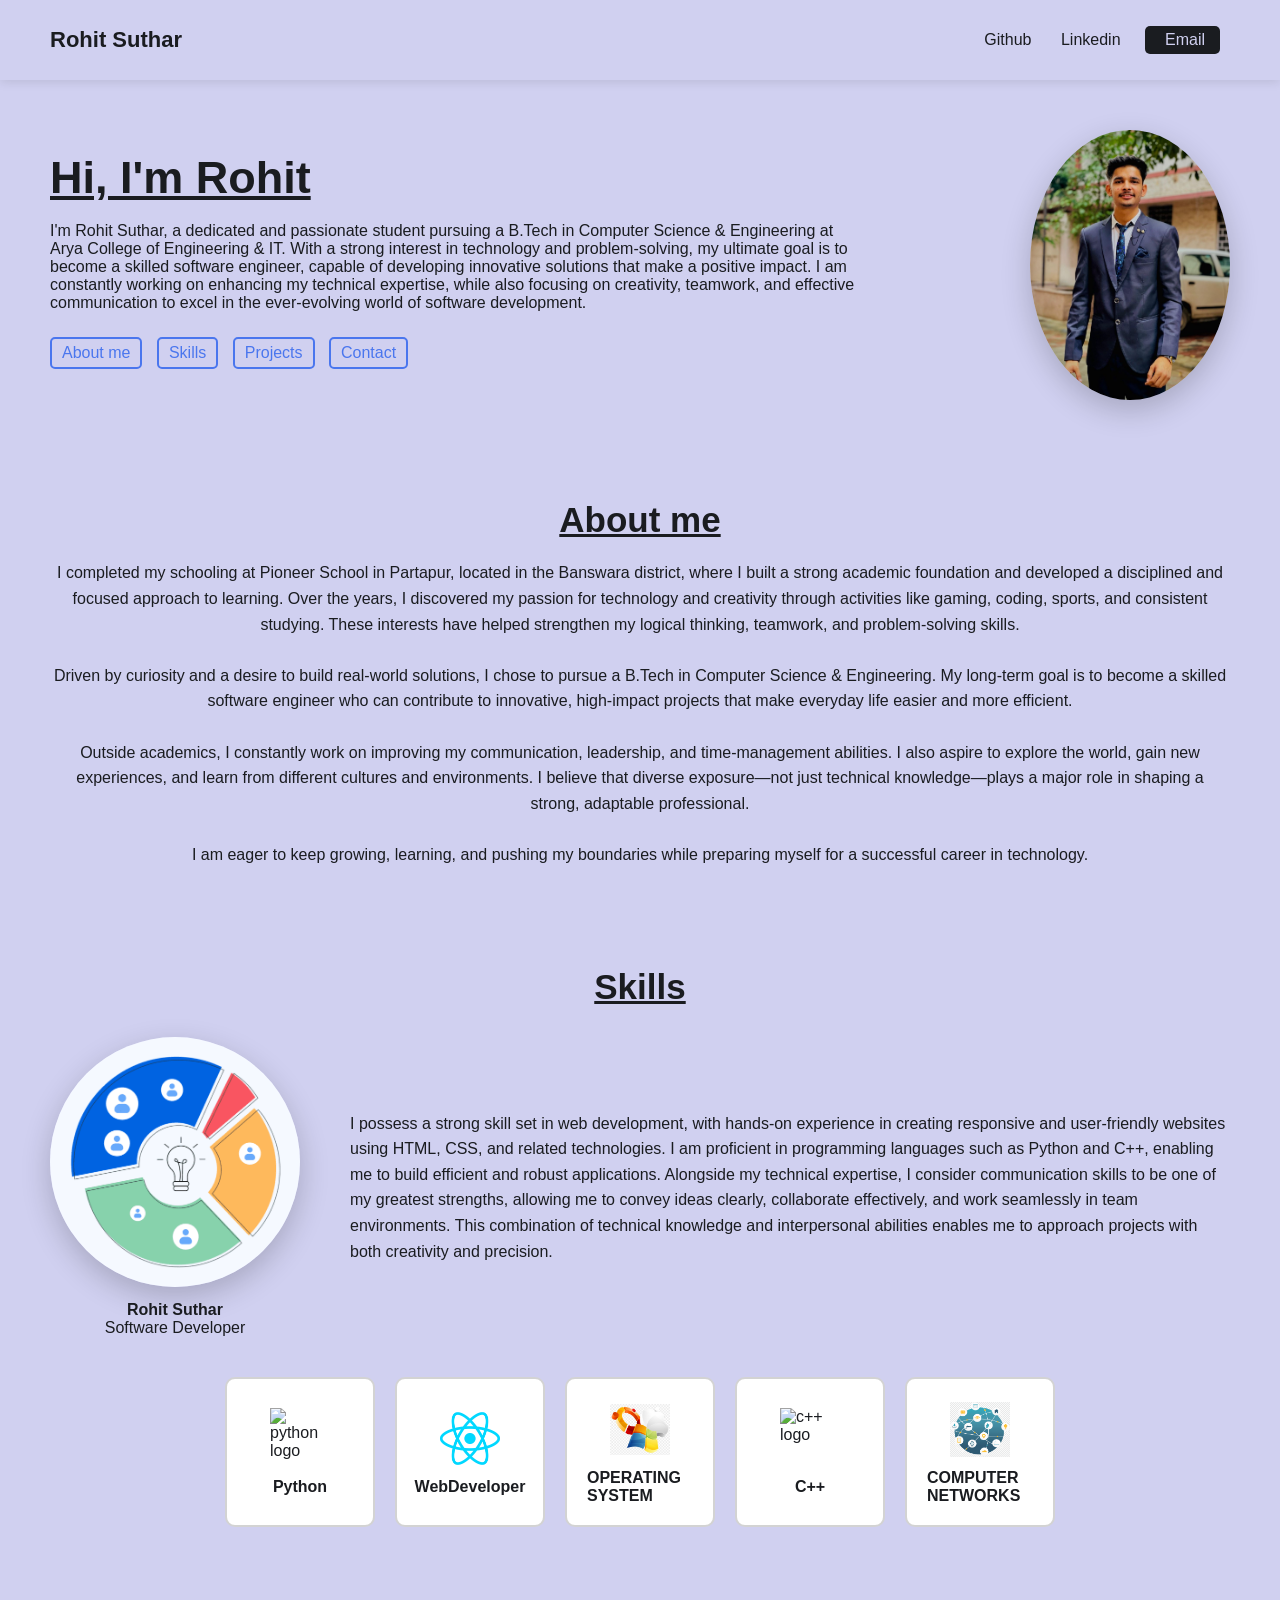
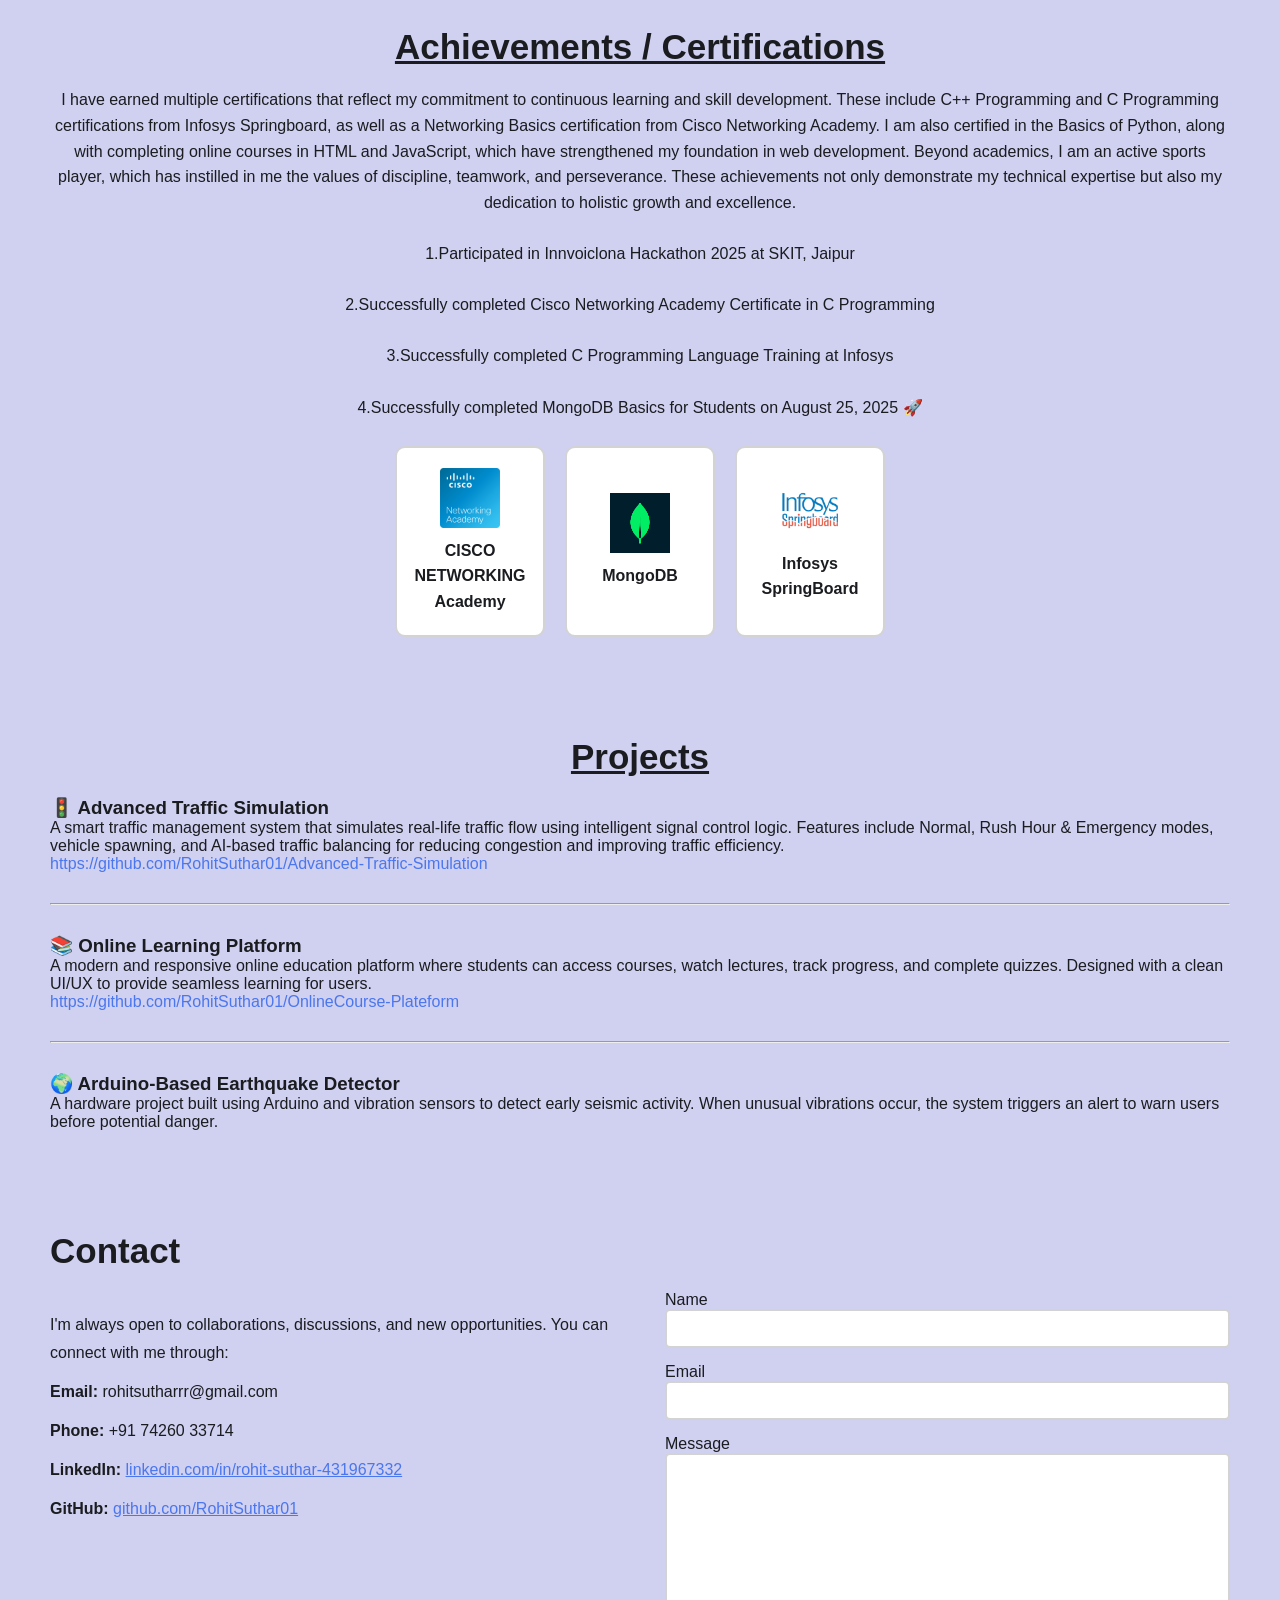
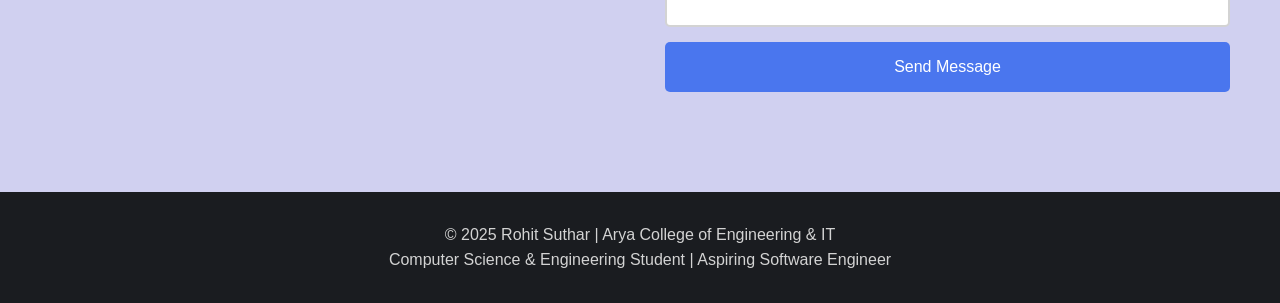
==== index.html @ 7fd23a2f "Add files via upload" ====
<!DOCTYPE html>
<html lang="en">

<head>
  <meta charset="UTF-8">
  <meta name="viewport" content="width=device-width, initial-scale=1.0">
  <link rel="stylesheet" href="styles.css">
  <title>Document</title>
</head>

<body>
  <nav id="navbar">
    <div class="left">
      <a href="/">Rohit Suthar</a>
    </div>

    <div class="right">
      <a href="https://github.com/RohitSuthar01" target="_blank" rel="noopener noreferrer">
        <i class="fa-brands fa-github"></i>
        <span>Github</span>
      </a>

      <a href="http://linkedin.com/in/rohit-suthar-431967332" target="_blank" rel="noopener noreferrer">
        <i class="fa-brands fa-linkedin"></i>
        <span>Linkedin</span>
      </a>

      <a href="mailto:rohitsutharrr@gmail.com">
        <i class="fa-solid fa-envelope"></i>
        <span>Email</span>
      </a>
    </div>
  </nav>

  <main>
    <!-- SECTION 1: Hero -->
    <section class="hero-section">
      <div class="text">
        <h2 style="text-decoration: underline">Hi, I'm Rohit👋☕</h2>
        <br>
        <p>I'm Rohit Suthar, a dedicated and passionate student pursuing a B.Tech in Computer Science & Engineering at
          Arya College of Engineering & IT. With a strong interest in technology and problem-solving, my ultimate goal
          is to become a skilled software engineer, capable of developing innovative solutions that make a positive
          impact. I am constantly working on enhancing my technical expertise, while also focusing on creativity,
          teamwork, and effective communication to excel in the ever-evolving world of software development.</p>

        <div class="links">
          <a href="#skills">
            <i class="fa-solid fa-code"></i>
            <span>About me</span>
          </a>

          <a href="#testimony">
            <i class="fa-solid fa-pen"></i>
            <span>Skills</span>
          </a>

          <a href="#testimony">
            <i class="fa-solid fa-pen"></i>
            <span>Projects</span>
          </a>
          

          <a href="#contact">
            <i class="fa-solid fa-envelope"></i>
            <span>Contact</span>
          </a>
        </div>
      </div>

      <div class="headshot">
        <img src="style/rohit.jpeg" alt="Rohit Suthar headshot">
      </div>
    </section>

    <!-- SECTION 2: About Me -->
    <section id="skills" class="skills-section">
      <h2 style="text-decoration: underline">About me</h2>
      <div class="text">
        I completed my schooling at Pioneer School in Partapur, located in the Banswara district, where I built a strong
        academic foundation and developed a disciplined and focused approach to learning. Over the years, I discovered
        my passion for technology and creativity through activities like gaming, coding, sports, and consistent
        studying. These interests have helped strengthen my logical thinking, teamwork, and problem-solving
        skills.<br><br>

        Driven by curiosity and a desire to build real-world solutions, I chose to pursue a B.Tech in Computer Science &
        Engineering. My long-term goal is to become a skilled software engineer who can contribute to innovative,
        high-impact projects that make everyday life easier and more efficient.
        <br><br>

        Outside academics, I constantly work on improving my communication, leadership, and time-management abilities. I
        also aspire to explore the world, gain new experiences, and learn from different cultures and environments. I
        believe that diverse exposure—not just technical knowledge—plays a major role in shaping a strong, adaptable
        professional.
        <br><br>
        I am eager to keep growing, learning, and pushing my boundaries while preparing myself for a successful career
        in technology.
      </div>
    </section>

    <!-- SECTION 3: Skills -->
    <section id="testimony" class="testimony-section">
      <h2 style="text-decoration: underline">Skills</h2>

      <div class="group">
        <div class="person-details">
          <img src="style/skills.png" alt="Rohit Suthar">
          <p>Rohit Suthar</p>
          <p>Software Developer</p>
        </div>

        <div class="text">
          I possess a strong skill set in web development, with hands-on experience in creating responsive and
          user-friendly websites using HTML, CSS, and related technologies. I am proficient in programming languages
          such as Python and C++, enabling me to build efficient and robust applications. Alongside my technical
          expertise, I consider communication skills to be one of my greatest strengths, allowing me to convey ideas
          clearly, collaborate effectively, and work seamlessly in team environments. This combination of technical
          knowledge and interpersonal abilities enables me to approach projects with both creativity and precision.
        </div>
      </div>

      <div class="cells">
        <div class="cell">
          <img src="https://cdn.jsdelivr.net/gh/devicons/devicon/icons/python/python-original.svg" alt="python logo">
          <span>Python</span>
        </div>

        <div class="cell">
          <img src="style/react.png" alt="html logo">
          <span>WebDeveloper</span>
        </div>

        <div class="cell">
          <img src="style/OS.png" alt="css logo">
          <span>OPERATING SYSTEM</span>
        </div>

        <div class="cell">
          <img src="https://cdn.jsdelivr.net/gh/devicons/devicon/icons/cplusplus/cplusplus-original.svg" alt="c++ logo">
          <span>C++</span>
        </div>

          <div class="cell">
          <img src="style/CN.png" alt="css logo">
          <span>COMPUTER NETWORKS</span>
        </div>


      </div>
    </section>






 



    <!-- SECTION 4: Achievements -->
    <section id="achievements" class="skills-section">
      <h2 style="text-decoration: underline">Achievements / Certifications</h2>
      <div class="text">
        I have earned multiple certifications that reflect my commitment to continuous learning and skill development.
        These include C++ Programming and C Programming certifications from Infosys Springboard, as well as a Networking
        Basics certification from Cisco Networking Academy. I am also certified in the Basics of Python, along with
        completing online courses in HTML and JavaScript, which have strengthened my foundation in web development.
        Beyond academics, I am an active sports player, which has instilled in me the values of discipline, teamwork,
        and perseverance. These achievements not only demonstrate my technical expertise but also my dedication to
        holistic growth and excellence.
<br><br>
1.Participated in Innvoiclona Hackathon 2025 at SKIT, Jaipur
<br><br>
2.Successfully completed Cisco Networking Academy Certificate in C Programming
<br><br>
3.Successfully completed C Programming Language Training at Infosys
<br><br>
4.Successfully completed MongoDB Basics for Students on August 25, 2025 🚀

<br><br>
              <div class="cells">
        <div class="cell">
          <img src="style/CISCO NETWORKING Academy.png" alt="python logo">
          <span>CISCO NETWORKING Academy</span>
        </div>

        <div class="cell">
          <img src="style/MongoDB.png" alt="html logo">
          <span>MongoDB</span>
        </div>

        <div class="cell">
          <img src="style/infosys.jpg" alt="css logo">
          <span>Infosys SpringBoard</span>
        </div>



      </div>


      </div>
    </section>





<!-- SECTION : Projects -->
<section id="projects" class="skills-section">
  <h2 style="text-decoration: underline">Projects</h2>

  <div class="project">

    <!-- Project 1 -->
    <h3>🚦 Advanced Traffic Simulation</h3>
    <!-- <img src="style/traffic.png" alt="Advanced Traffic Simulation" style="width: 60%; border-radius:10px; margin-top:10px;"> -->
    <p>
      A smart traffic management system that simulates real-life traffic flow using intelligent 
      signal control logic. Features include Normal, Rush Hour & Emergency modes, vehicle spawning, 
      and AI-based traffic balancing for reducing congestion and improving traffic efficiency.
      <br>
      <a>https://github.com/RohitSuthar01/Advanced-Traffic-Simulation</a>
    </p>
    <hr style="margin: 30px 0;">
    
    <!-- Project 2 -->
    <h3>📚 Online Learning Platform</h3>
    <!-- <img src="style/learning.png" alt="Online Learning Platform" style="width: 60%; border-radius:10px; margin-top:10px;"> -->
    <p>
      A modern and responsive online education platform where students can access courses, watch 
      lectures, track progress, and complete quizzes. Designed with a clean UI/UX to provide 
      seamless learning for users.
      <br>
       <a>https://github.com/RohitSuthar01/OnlineCourse-Plateform</a>
    </p>
    <hr style="margin: 30px 0;">

    <!-- Project 3 -->
    <h3>🌍 Arduino-Based Earthquake Detector</h3>
    <!-- <img src="style/earthquake.jpg" alt="Earthquake Detector" style="width: 60%; border-radius:10px; margin-top:10px;"> -->
    <p>
      A hardware project built using Arduino and vibration sensors to detect early seismic activity. 
      When unusual vibrations occur, the system triggers an alert to warn users before potential danger.
    </p>

  </div>
</section>






    <!-- SECTION 5: Contact -->
    <section id="contact" class="contact-section">
      <h2>Contact</h2>

      <div class="group">
        <div class="text">
          I'm always open to collaborations, discussions, and new opportunities. You can connect with me through:
          <p><strong>Email:</strong> rohitsutharrr@gmail.com</p>
          <p><strong>Phone:</strong> +91 74260 33714</p>
          <p><strong>LinkedIn:</strong> <a href="http://linkedin.com/in/rohit-suthar-431967332" target="_blank"
              style="color: var(--link-color); text-decoration: underline;">linkedin.com/in/rohit-suthar-431967332</a>
          </p>
          <p><strong>GitHub:</strong> <a href="https://github.com/RohitSuthar01" target="_blank"
              style="color: var(--link-color); text-decoration: underline;">github.com/RohitSuthar01</a></p>
        </div>

        <form id="contactForm">
          <div id="formMessage" class="form-message"></div>

          <label for="name">Name</label>
          <input type="text" id="name" name="name" required>

          <label for="email">Email</label>
          <input type="email" id="email" name="email" required>

          <label for="message">Message</label>
          <textarea id="message" name="message" cols="30" rows="10" required></textarea>

          <button type="submit">Send Message</button>
        </form>
      </div>
    </section>
  </main>

  <footer id="foot">
    <p id="para">
      © 2025 Rohit Suthar | Arya College of Engineering & IT<br>
      Computer Science & Engineering Student | Aspiring Software Engineer
    </p>
  </footer>

  <!-- Scroll to top button -->
  <div class="scroll-to-top" id="scrollToTop">
    <i class="fa-solid fa-arrow-up"></i>
  </div>

  <script src="portfolio.js">
    // Navbar scroll effect
  </script>
</body>

</html>
---- styles.css ----
:root {
      --text-color: #1a1c20;
      --link-color: #4a76ee;
      --background-color: #d0d0f0;
    }

    * {
      margin: 0;
      padding: 0;
      box-sizing: border-box;
    }

    html {
      scroll-behavior: smooth;
    }

    body {
      font-family: 'Poppins', sans-serif;
      color: var(--text-color);
      background-color: var(--background-color);
      max-width: 1400px;
      margin: 0 auto;
    }

    a {
      color: var(--link-color);
      text-decoration: none;
    }

    /* NAVBAR */
    nav {
      display: flex;
      justify-content: space-between;
      align-items: center;
      padding: 0 50px;
      height: 80px;
      position: relative;
      top: 0;
      background-color: var(--background-color);
      z-index: 1000;
      box-shadow: 0 2px 10px rgba(0, 0, 0, 0.1);
      transition: all 0.3s ease;
    }

    nav.scrolled {
      box-shadow: 0 4px 20px rgba(0, 0, 0, 0.15);
    }

    nav .left a {
      color: var(--text-color);
      font-size: 22px;
      font-weight: 600;
      transition: color 0.3s ease;
    }

    nav .left a:hover {
      color: var(--link-color);
    }

    nav .right a {
      color: var(--text-color);
      margin: 0 10px;
      transition: transform 0.3s ease;
      display: inline-block;
    }

    nav .right a:hover {
      transform: translateY(-2px);
    }

    nav .right a:last-child {
      color: var(--background-color);
      background-color: var(--text-color);
      padding: 5px 15px;
      border-radius: 5px;
    }

    nav .right a:last-child:hover {
      background-color: var(--link-color);
    }

    nav .right a span {
      margin-left: 5px;
    }

    /* SECTION 1: Hero */
    .hero-section {
      display: flex;
      justify-content: space-between;
      align-items: center;
      padding: 0 50px;
      margin: 50px 0;
      margin-bottom: 100px;
      gap: 40px;
      opacity: 0;
      animation: fadeInUp 1s ease forwards;
    }

    @keyframes fadeInUp {
      to {
        opacity: 1;
        transform: translateY(0);
      }

      from {
        opacity: 0;
        transform: translateY(30px);
      }
    }

    .hero-section .text {
      flex: 5;
    }

    .hero-section .text h2 {
      font-size: 45px;
    }

    .hero-section .text .links {
      margin-top: 25px;
    }

    .hero-section .text .links a {
      display: inline-block;
      padding: 5px 10px;
      border: 2px solid var(--link-color);
      border-radius: 5px;
      margin-right: 10px;
      margin-bottom: 10px;
      transition: all 0.3s ease;
    }

    .hero-section .text .links a:hover {
      color: var(--background-color);
      background-color: var(--link-color);
      border: 2px solid var(--link-color);
      transform: translateY(-3px);
      box-shadow: 0 5px 15px rgba(74, 118, 238, 0.3);
    }

    .hero-section .headshot {
      flex: 2;
      display: flex;
      justify-content: right;
    }

    .hero-section .headshot img {
      width: 200px;
      border-radius: 50%;
      transition: transform 0.3s ease;
      box-shadow: 0 10px 30px rgba(0, 0, 0, 0.2);
    }

    .hero-section .headshot img:hover {
      transform: scale(1.05);
    }

    /* SECTION 2: Skills */
    .skills-section {
      padding: 0 50px;
      margin-bottom: 100px;
      opacity: 0;
      transform: translateY(30px);
      transition: all 0.6s ease;
    }

    .skills-section.visible {
      opacity: 1;
      transform: translateY(0);
    }

    .skills-section h2 {
      text-align: center;
      font-size: 35px;
      margin-bottom: 20px;
    }

    .skills-section .text {
      text-align: center;
      margin-bottom: 20px;
      line-height: 1.6;
    }

    /* SECTION 3: Testimony */
    .testimony-section {
      padding: 0 50px;
      margin-bottom: 100px;
      opacity: 0;
      transform: translateY(30px);
      transition: all 0.6s ease;
    }

    .testimony-section.visible {
      opacity: 1;
      transform: translateY(0);
    }

    .testimony-section h2 {
      font-size: 35px;
      margin-bottom: 30px;
      text-align: center;
    }

    .testimony-section .group {
      display: flex;
      align-items: center;
      gap: 50px;
      margin-bottom: 40px;
    }

    .testimony-section .group .person-details {
      text-align: center;
      flex: 2;
    }

    .testimony-section .group .person-details img {
      width: 250px;
      aspect-ratio: 1 / 1;
      object-fit: cover;
      border-radius: 50%;
      margin-bottom: 10px;
      box-shadow: 0 10px 30px rgba(0, 0, 0, 0.2);
      transition: transform 0.3s ease;
    }

    .testimony-section .group .person-details img:hover {
      transform: rotate(5deg) scale(1.05);
    }

    .testimony-section .group .person-details p {
      font-weight: 600;
    }

    .testimony-section .group .person-details p:last-child {
      font-weight: normal;
    }

    .testimony-section .group .text {
      flex: 8;
      line-height: 1.6;
    }

    .testimony-section .cells {
      display: flex;
      justify-content: center;
      flex-wrap: wrap;
      gap: 20px;
    }

    .testimony-section .cells .cell {
      display: flex;
      justify-content: center;
      align-items: center;
      flex-direction: column;
      gap: 10px;
      width: 150px;
      padding: 20px;
      border: 2px solid #d3d3d3;
      border-radius: 10px;
      transition: all 0.3s ease;
      background-color: white;
    }

    .testimony-section .cells .cell:hover {
      transform: translateY(-10px);
      border-color: var(--link-color);
      box-shadow: 0 10px 30px rgba(74, 118, 238, 0.2);
    }

    .testimony-section .cells .cell img {
      width: 60px;
      height: 60px;
      object-fit: contain;
    }

    .testimony-section .cells .cell span {
      font-size: 16px;
      font-weight: 600;
    }


      .testimony-section .cells {
      display: flex;
      justify-content: center;
      flex-wrap: wrap;
      gap: 20px;
    }

          .testimony-section .cells {
      display: flex;
      justify-content: center;
      flex-wrap: wrap;
      gap: 20px;
    }
 .cells {
      display: flex;
      justify-content: center;
      flex-wrap: wrap;
      gap: 20px;
    }

    .skills-section .cells .cell {
      display: flex;
      justify-content: center;
      align-items: center;
      flex-direction: column;
      gap: 10px;
      width: 150px;
      padding: 20px;
      border: 2px solid #d3d3d3;
      border-radius: 10px;
      transition: all 0.3s ease;
      background-color: white;
    }

    .skills-section .cells .cell:hover {
      transform: translateY(-10px);
      border-color: var(--link-color);
      box-shadow: 0 10px 30px rgba(74, 118, 238, 0.2);
    }

    .skills-section .cells .cell img {
      width: 60px;
      height: 60px;
      object-fit: contain;
    }

    .skills-section .cells .cell span {
      font-size: 16px;
      font-weight: 600;
    }
    /* SECTION 4: Contact */
    .contact-section {
      padding: 0 50px;
      margin-bottom: 100px;
      opacity: 0;
      transform: translateY(30px);
      transition: all 0.6s ease;
    }

    .contact-section.visible {
      opacity: 1;
      transform: translateY(0);
    }

    .contact-section h2 {
      font-size: 35px;
      margin-bottom: 20px;
    }

    .contact-section .group {
      display: flex;
      gap: 50px;
    }

    .contact-section .group .text {
      flex: 3;
      margin-top: 20px;
      line-height: 1.8;
    }

    .contact-section .group .text p {
      margin: 10px 0;
    }

    .contact-section .group form {
      flex: 3;
      display: flex;
      flex-direction: column;
    }

    .contact-section .group form input,
    .contact-section .group form textarea {
      font-family: 'Poppins', sans-serif;
      border: 2px solid #d3d3d3;
      background-color: white;
      padding: 10px;
      margin-bottom: 15px;
      outline: none;
      resize: none;
      border-radius: 5px;
      transition: border-color 0.3s ease;
    }

    .contact-section .group form input:focus,
    .contact-section .group form textarea:focus {
      border-color: var(--link-color);
    }

    .contact-section .group form input.error,
    .contact-section .group form textarea.error {
      border-color: #e74c3c;
    }

    .contact-section .group form button {
      font-size: 16px;
      font-family: 'Poppins', sans-serif;
      color: #fff;
      background-color: var(--link-color);
      border: none;
      height: 50px;
      cursor: pointer;
      transition: all 0.3s ease;
      border-radius: 5px;
    }

    .contact-section .group form button:hover {
      background-color: #3a66de;
      transform: translateY(-2px);
      box-shadow: 0 5px 15px rgba(74, 118, 238, 0.3);
    }

    .contact-section .group form button:active {
      transform: translateY(0);
    }

    .form-message {
      padding: 10px;
      margin-bottom: 15px;
      border-radius: 5px;
      display: none;
    }

    .form-message.success {
      background-color: #d4edda;
      color: #155724;
      border: 1px solid #c3e6cb;
      display: block;
    }

    .form-message.error {
      background-color: #f8d7da;
      color: #721c24;
      border: 1px solid #f5c6cb;
      display: block;
    }

    /* Footer */
    #foot {
      background-color: #1a1c20;
      padding: 30px 50px;
      justify-content: center;
      display: flex;
    }

    #para {
      color: #d3d3d3;
      text-align: center;
      line-height: 1.6;
    }

    /* Scroll to top button */
    .scroll-to-top {
      position: fixed;
      bottom: 30px;
      right: 30px;
      background-color: var(--link-color);
      color: white;
      width: 50px;
      height: 50px;
      border-radius: 50%;
      display: flex;
      align-items: center;
      justify-content: center;
      cursor: pointer;
      opacity: 0;
      visibility: hidden;
      transition: all 0.3s ease;
      z-index: 1000;
      box-shadow: 0 5px 15px rgba(74, 118, 238, 0.3);
    }

    .scroll-to-top.visible {
      opacity: 1;
      visibility: visible;
    }

    .scroll-to-top:hover {
      background-color: #3a66de;
      transform: translateY(-5px);
    }

    @media (max-width: 850px) {
      .hero-section .text h2 {
        font-size: 35px;
      }
    }

    @media (max-width: 740px) {
      .hero-section {
        flex-direction: column-reverse;
      }

      .hero-section .headshot img {
        width: 300px;
      }

      .testimony-section {
        text-align: center;
      }

      .testimony-section .group {
        flex-direction: column;
      }

      .contact-section .group {
        flex-direction: column;
      }
    }

    @media (max-width: 600px) {
      nav {
        padding: 0 20px;
      }

      nav .right a {
        font-size: 22px;
      }

      nav .right a:last-child {
        color: var(--text-color);
        background-color: transparent;
        padding: 0;
      }

      nav .right a span {
        display: none;
      }

      .hero-section {
        padding: 0 20px;
      }

      .hero-section .text h2 {
        font-size: 30px;
      }

      .skills-section {
        padding: 0 20px;
      }

      .testimony-section {
        padding: 0 20px;
      }

      .contact-section {
        padding: 0 20px;
      }

      #foot {
        padding: 30px 20px;
      }
    }
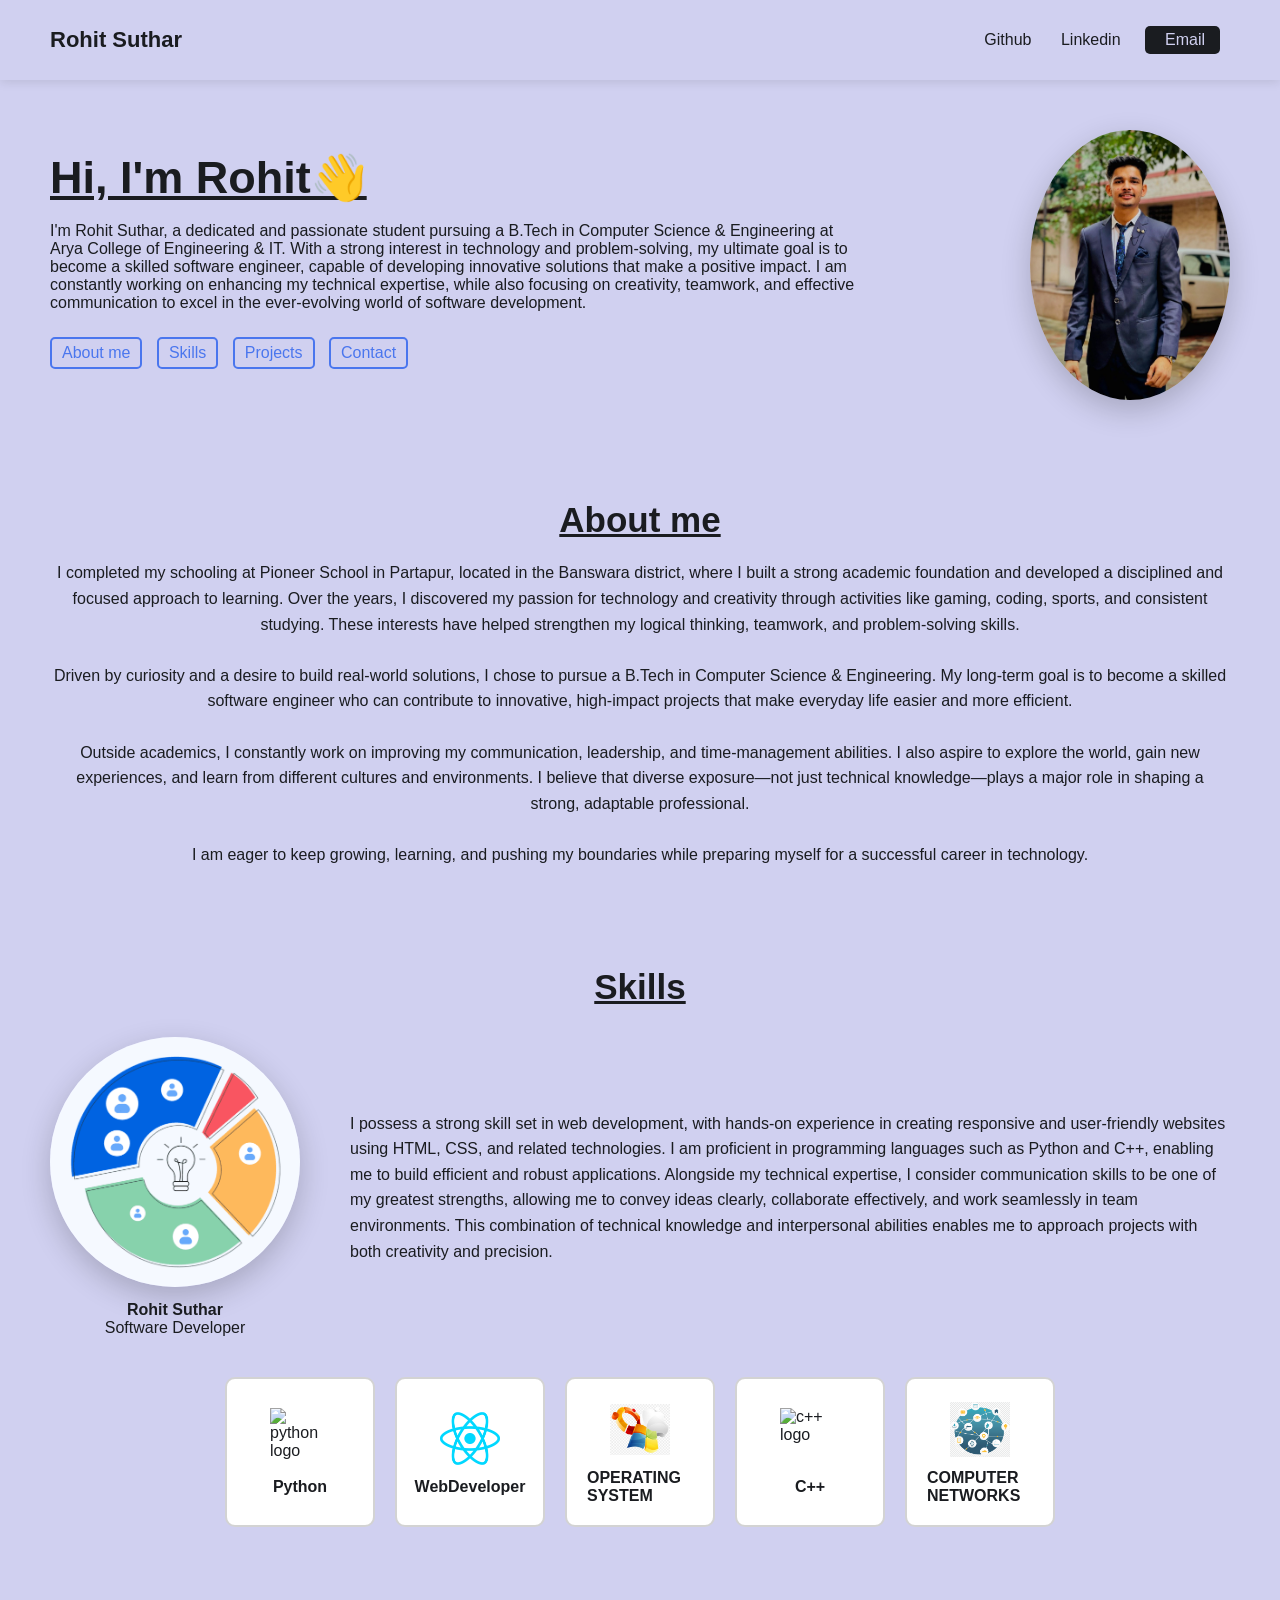
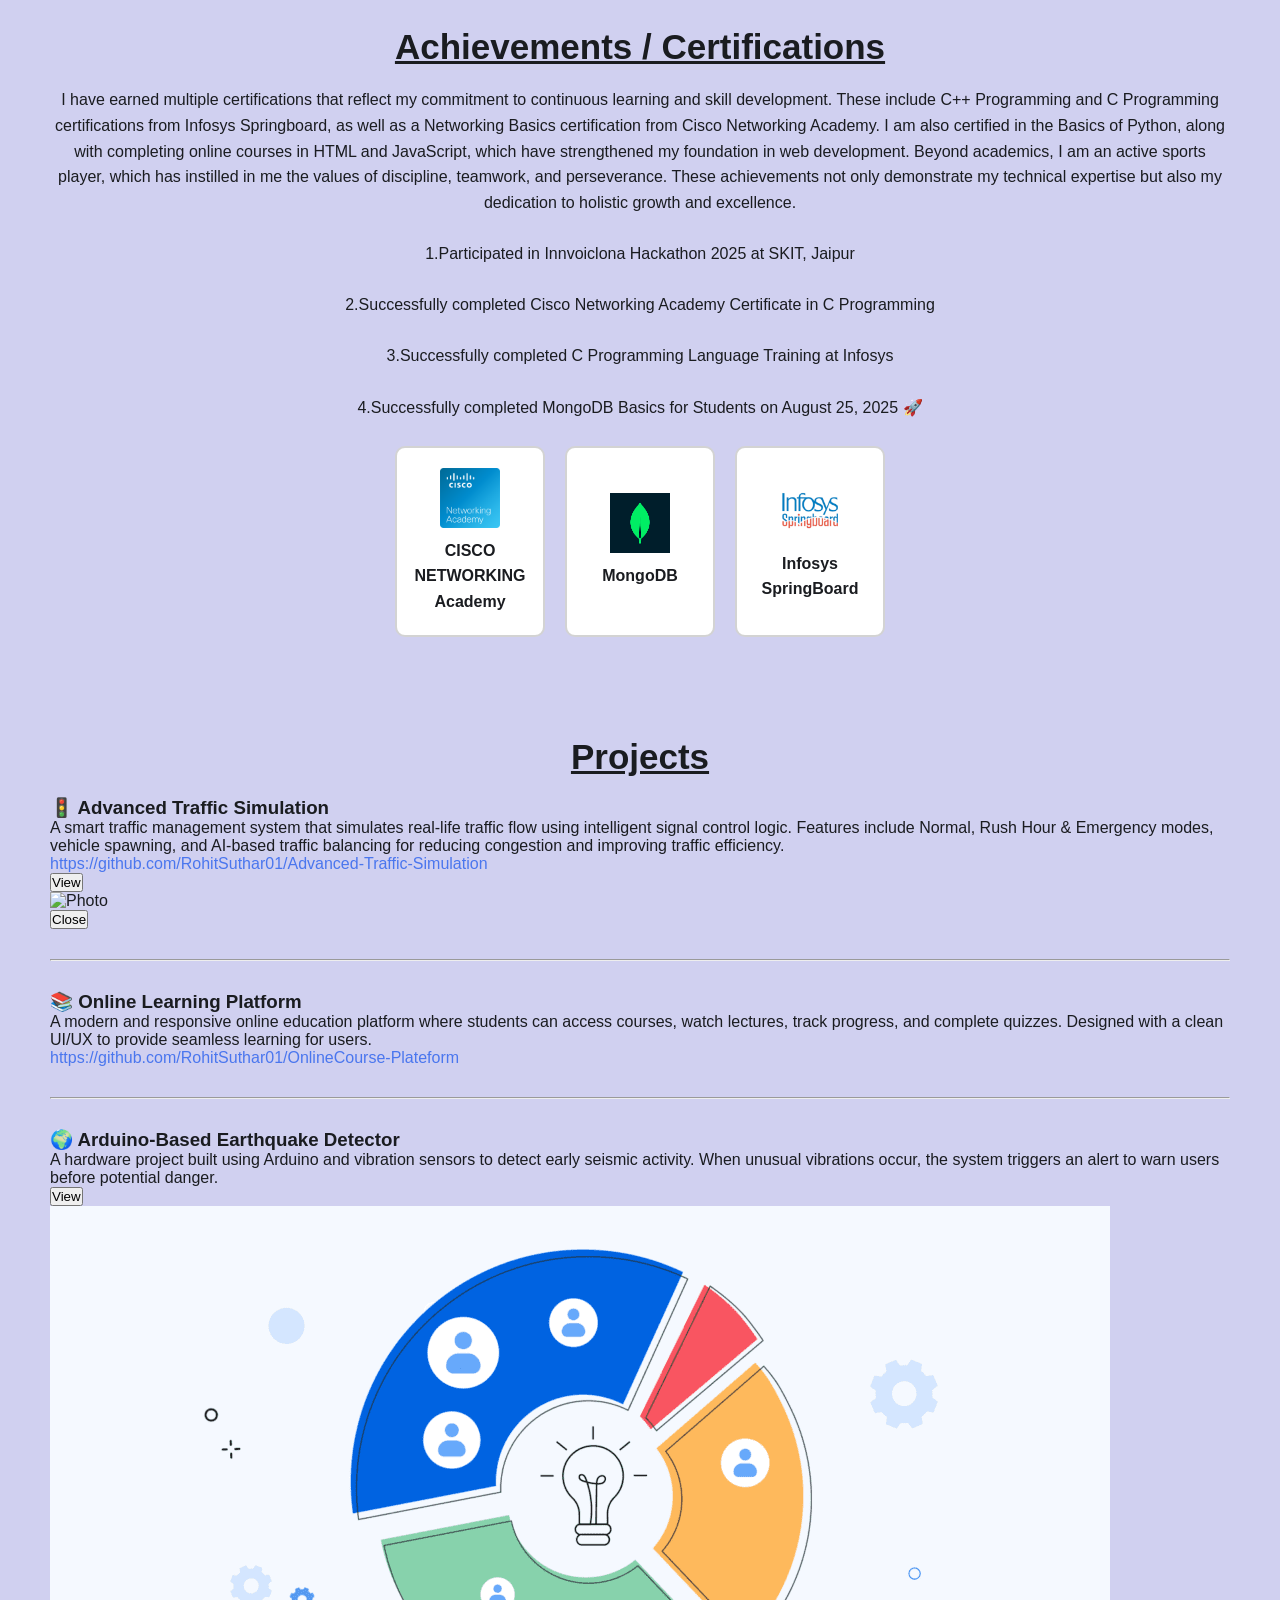
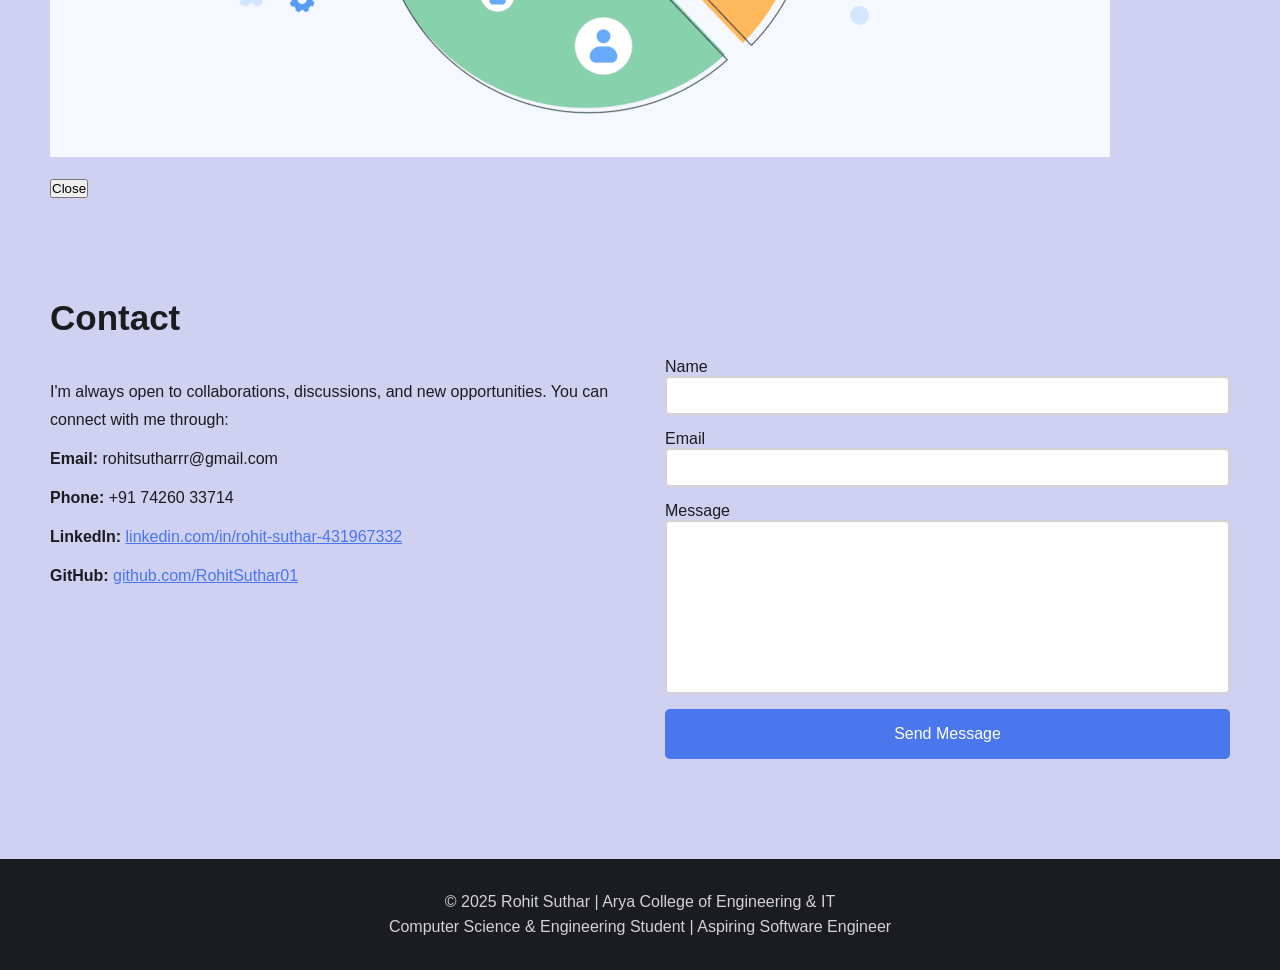
==== commit d70d712a: "photos" ====
--- a/index.html
+++ b/index.html
@@ -59,7 +59,7 @@
             <i class="fa-solid fa-pen"></i>
             <span>Projects</span>
           </a>
-          
+
 
           <a href="#contact">
             <i class="fa-solid fa-envelope"></i>
@@ -140,7 +140,7 @@
           <span>C++</span>
         </div>
 
-          <div class="cell">
+        <div class="cell">
           <img src="style/CN.png" alt="css logo">
           <span>COMPUTER NETWORKS</span>
         </div>
@@ -148,16 +148,7 @@
 
       </div>
     </section>
-
-
-
-
-
-
- 
-
-
-
+    
     <!-- SECTION 4: Achievements -->
     <section id="achievements" class="skills-section">
       <h2 style="text-decoration: underline">Achievements / Certifications</h2>
@@ -169,89 +160,99 @@
         Beyond academics, I am an active sports player, which has instilled in me the values of discipline, teamwork,
         and perseverance. These achievements not only demonstrate my technical expertise but also my dedication to
         holistic growth and excellence.
-<br><br>
-1.Participated in Innvoiclona Hackathon 2025 at SKIT, Jaipur
-<br><br>
-2.Successfully completed Cisco Networking Academy Certificate in C Programming
-<br><br>
-3.Successfully completed C Programming Language Training at Infosys
-<br><br>
-4.Successfully completed MongoDB Basics for Students on August 25, 2025 🚀
-
-<br><br>
-              <div class="cells">
-        <div class="cell">
-          <img src="style/CISCO NETWORKING Academy.png" alt="python logo">
-          <span>CISCO NETWORKING Academy</span>
-        </div>
-
-        <div class="cell">
-          <img src="style/MongoDB.png" alt="html logo">
-          <span>MongoDB</span>
-        </div>
-
-        <div class="cell">
-          <img src="style/infosys.jpg" alt="css logo">
-          <span>Infosys SpringBoard</span>
-        </div>
-
-
-
-      </div>
-
-
-      </div>
-    </section>
-
-
-
-
-
-<!-- SECTION : Projects -->
-<section id="projects" class="skills-section">
-  <h2 style="text-decoration: underline">Projects</h2>
-
-  <div class="project">
-
-    <!-- Project 1 -->
-    <h3>🚦 Advanced Traffic Simulation</h3>
-    <!-- <img src="style/traffic.png" alt="Advanced Traffic Simulation" style="width: 60%; border-radius:10px; margin-top:10px;"> -->
-    <p>
-      A smart traffic management system that simulates real-life traffic flow using intelligent 
-      signal control logic. Features include Normal, Rush Hour & Emergency modes, vehicle spawning, 
-      and AI-based traffic balancing for reducing congestion and improving traffic efficiency.
-      <br>
-      <a>https://github.com/RohitSuthar01/Advanced-Traffic-Simulation</a>
-    </p>
-    <hr style="margin: 30px 0;">
-    
-    <!-- Project 2 -->
-    <h3>📚 Online Learning Platform</h3>
-    <!-- <img src="style/learning.png" alt="Online Learning Platform" style="width: 60%; border-radius:10px; margin-top:10px;"> -->
-    <p>
-      A modern and responsive online education platform where students can access courses, watch 
-      lectures, track progress, and complete quizzes. Designed with a clean UI/UX to provide 
-      seamless learning for users.
-      <br>
-       <a>https://github.com/RohitSuthar01/OnlineCourse-Plateform</a>
-    </p>
-    <hr style="margin: 30px 0;">
-
-    <!-- Project 3 -->
-    <h3>🌍 Arduino-Based Earthquake Detector</h3>
-    <!-- <img src="style/earthquake.jpg" alt="Earthquake Detector" style="width: 60%; border-radius:10px; margin-top:10px;"> -->
-    <p>
-      A hardware project built using Arduino and vibration sensors to detect early seismic activity. 
-      When unusual vibrations occur, the system triggers an alert to warn users before potential danger.
-    </p>
-
-  </div>
-</section>
-
-
-
-
-
+        <br><br>
+        1.Participated in Innvoiclona Hackathon 2025 at SKIT, Jaipur
+        <br><br>
+        2.Successfully completed Cisco Networking Academy Certificate in C Programming
+        <br><br>
+        3.Successfully completed C Programming Language Training at Infosys
+        <br><br>
+        4.Successfully completed MongoDB Basics for Students on August 25, 2025 🚀
+
+        <br><br>
+        <div class="cells">
+          <div class="cell">
+            <img src="style/CISCO NETWORKING Academy.png" alt="python logo">
+            <span>CISCO NETWORKING Academy</span>
+          </div>
+
+          <div class="cell">
+            <img src="style/MongoDB.png" alt="html logo">
+            <span>MongoDB</span>
+          </div>
+
+          <div class="cell">
+            <img src="style/infosys.jpg" alt="css logo">
+            <span>Infosys SpringBoard</span>
+          </div>
+        </div>
+      </div>
+    </section>
+
+    <!-- SECTION : Projects -->
+    <section id="projects" class="skills-section">
+      <h2 style="text-decoration: underline">Projects</h2>
+
+      <div class="project">
+
+        <!-- Project 1 -->
+        <h3>🚦 Advanced Traffic Simulation</h3>
+        <!-- <img src="style/traffic.png" alt="Advanced Traffic Simulation" style="width: 60%; border-radius:10px; margin-top:10px;"> -->
+        <p>
+          A smart traffic management system that simulates real-life traffic flow using intelligent
+          signal control logic. Features include Normal, Rush Hour & Emergency modes, vehicle spawning,
+          and AI-based traffic balancing for reducing congestion and improving traffic efficiency.
+          <br>
+          <a>https://github.com/RohitSuthar01/Advanced-Traffic-Simulation</a>
+        </p>
+
+        <button class="viewbtn" onclick="openPopup()">View</button>
+
+        <!-- Popup window -->
+        <!-- COMMON POPUP (works for all view buttons) -->
+        <div id="overlay" class="overlay">
+          <div id="popupBox" class="popupBox">
+            <img id="popupImage" src="style/traffic.png" alt="Photo">
+            <br>
+            <button class="viewbtn" onclick="closePopup()">Close</button>
+          </div>
+        </div>
+
+        <hr style="margin: 30px 0;">
+
+        <!-- Project 2 -->
+        <h3>📚 Online Learning Platform</h3>
+        <!-- <img src="style/learning.png" alt="Online Learning Platform" style="width: 60%; border-radius:10px; margin-top:10px;"> -->
+        <p>
+          A modern and responsive online education platform where students can access courses, watch
+          lectures, track progress, and complete quizzes. Designed with a clean UI/UX to provide
+          seamless learning for users.
+          <br>
+          <a>https://github.com/RohitSuthar01/OnlineCourse-Plateform</a>
+        </p>
+
+        <hr style="margin: 30px 0;">
+
+        <!-- Project 3 -->
+        <h3>🌍 Arduino-Based Earthquake Detector</h3>
+        <!-- <img src="style/earthquake.jpg" alt="Earthquake Detector" style="width: 60%; border-radius:10px; margin-top:10px;"> -->
+        <p>
+          A hardware project built using Arduino and vibration sensors to detect early seismic activity.
+          When unusual vibrations occur, the system triggers an alert to warn users before potential danger.
+        </p>
+
+        <button class="viewButton" onclick="openImagePopup()">View</button>
+
+        <!-- POPUP -->
+        <div id="imageOverlay">
+          <div id="imagePopupBox">
+            <img id="popupImg" src="style/skills.png" alt="Image">
+            <br><br>
+            <button class="viewButton" onclick="closeImagePopup()">Close</button>
+          </div>
+        </div>
+      </div>
+    </section>
 
     <!-- SECTION 5: Contact -->
     <section id="contact" class="contact-section">
@@ -304,4 +305,4 @@
   </script>
 </body>
 
-</html>+</html>
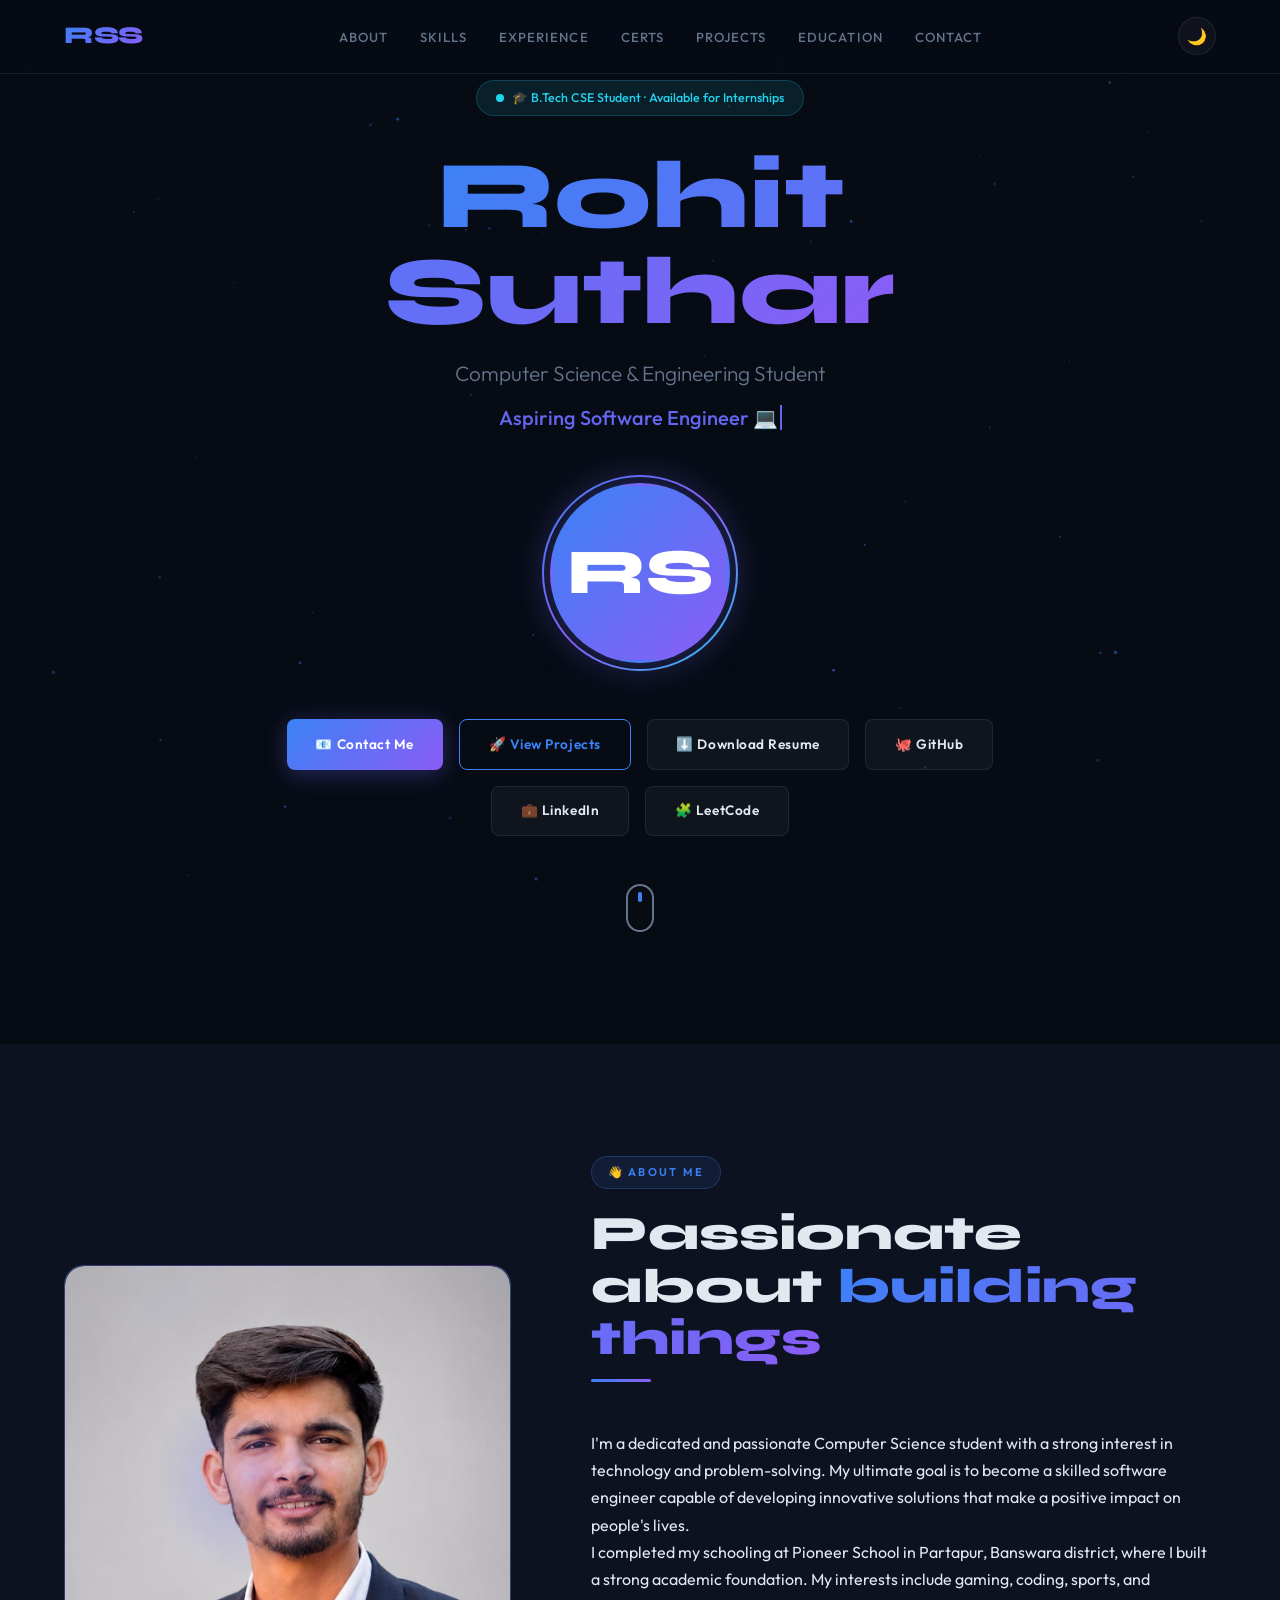
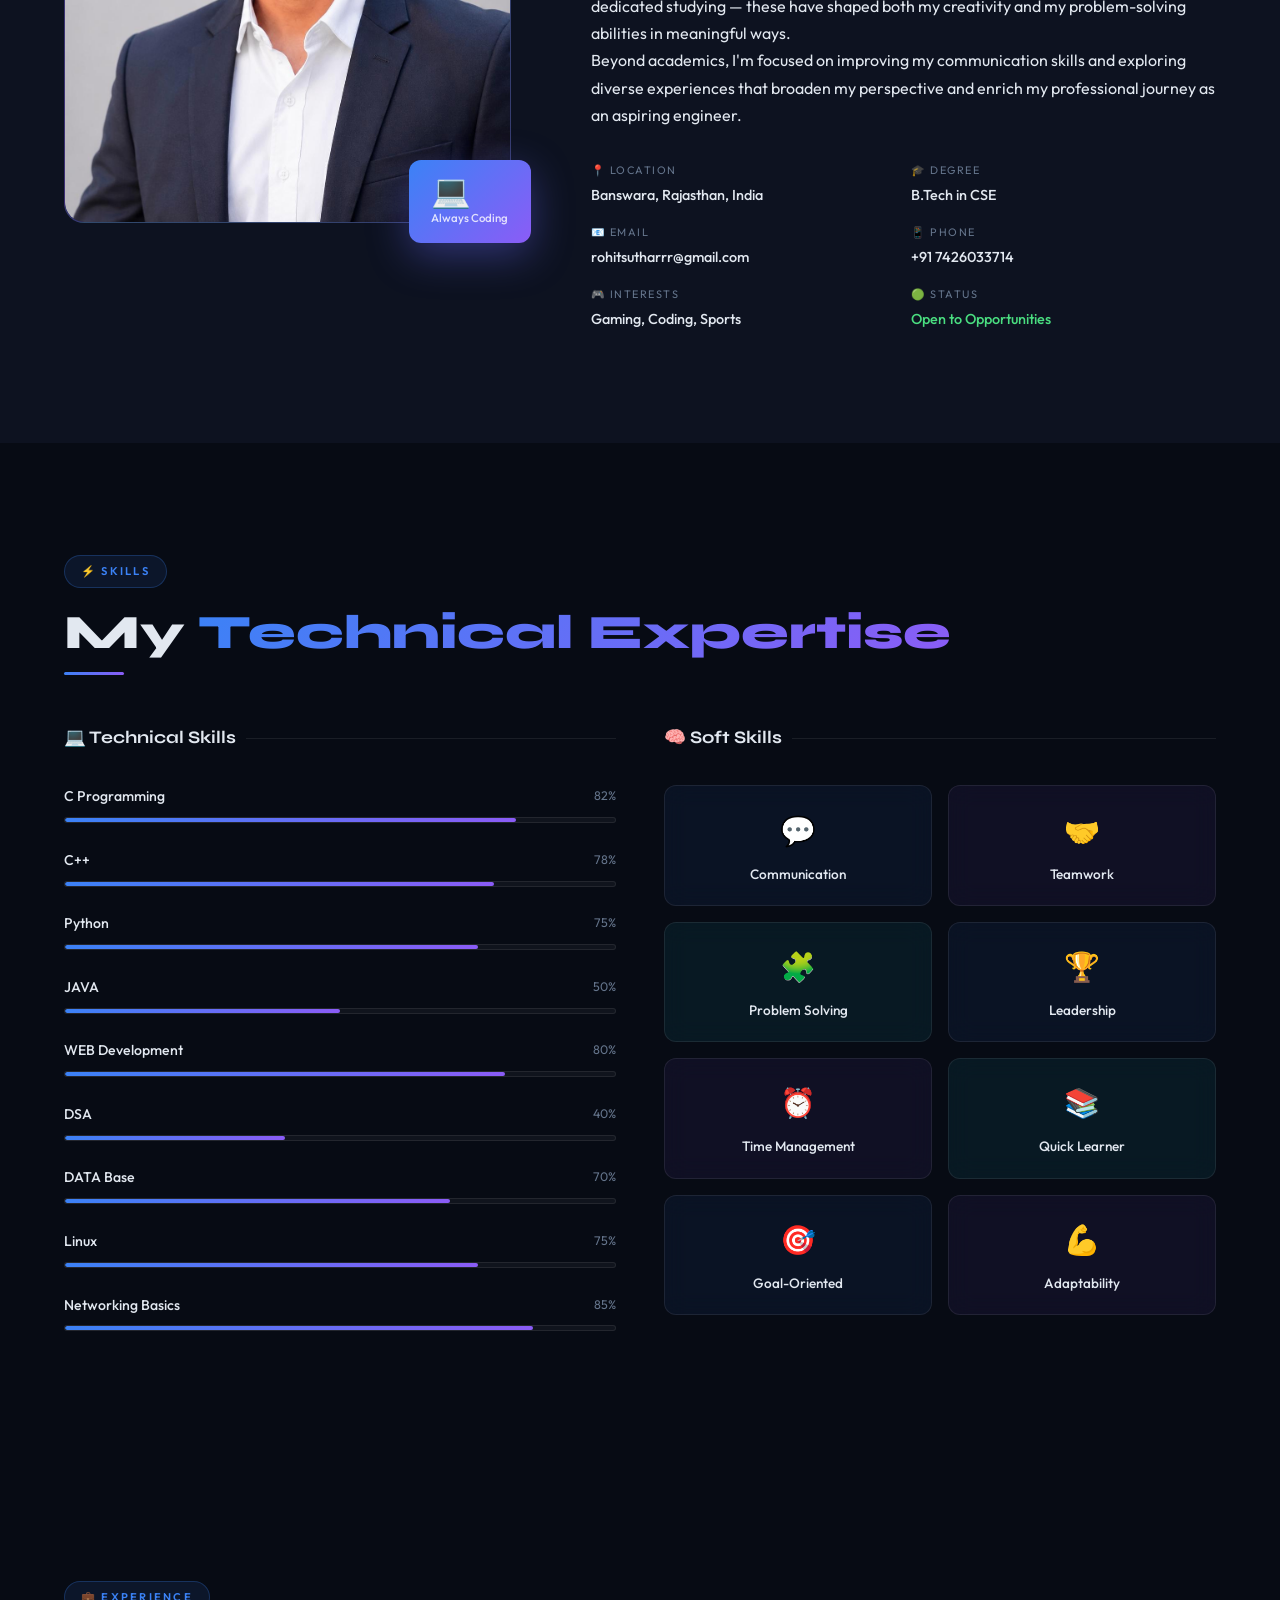
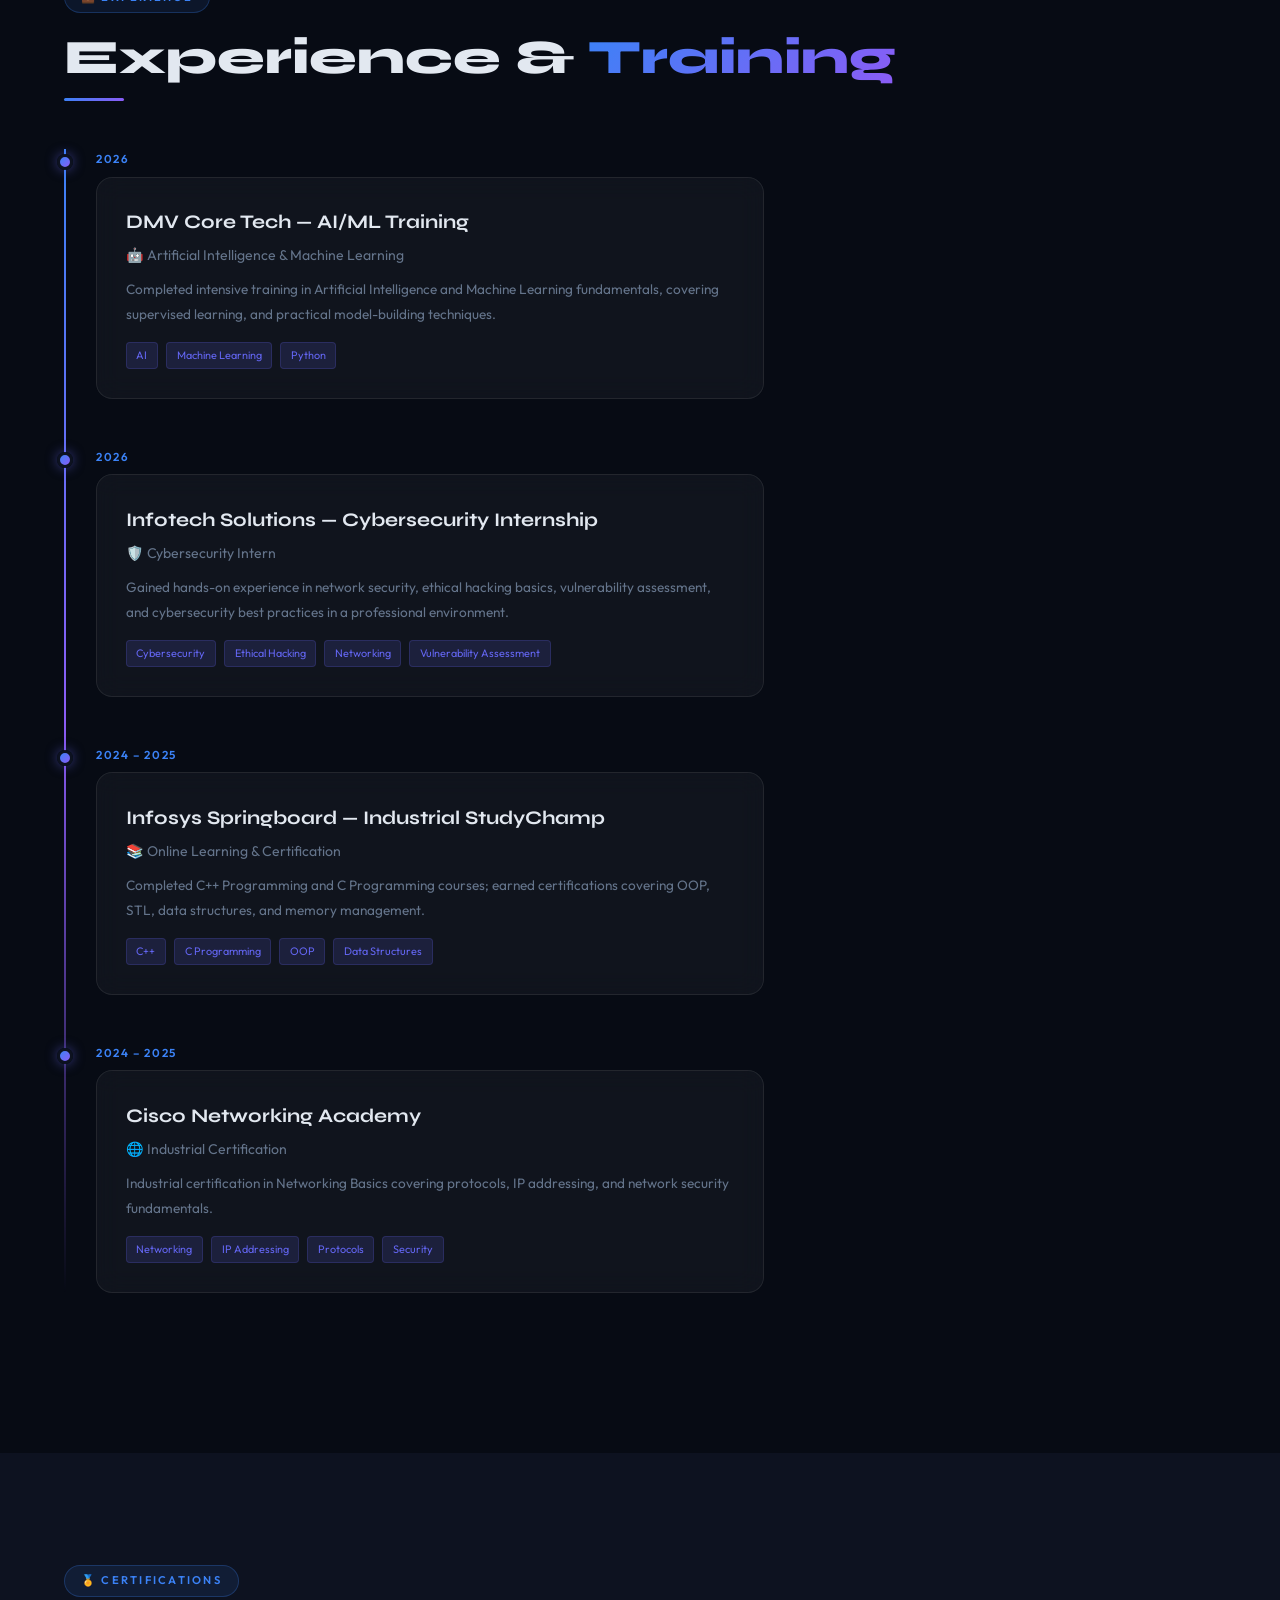
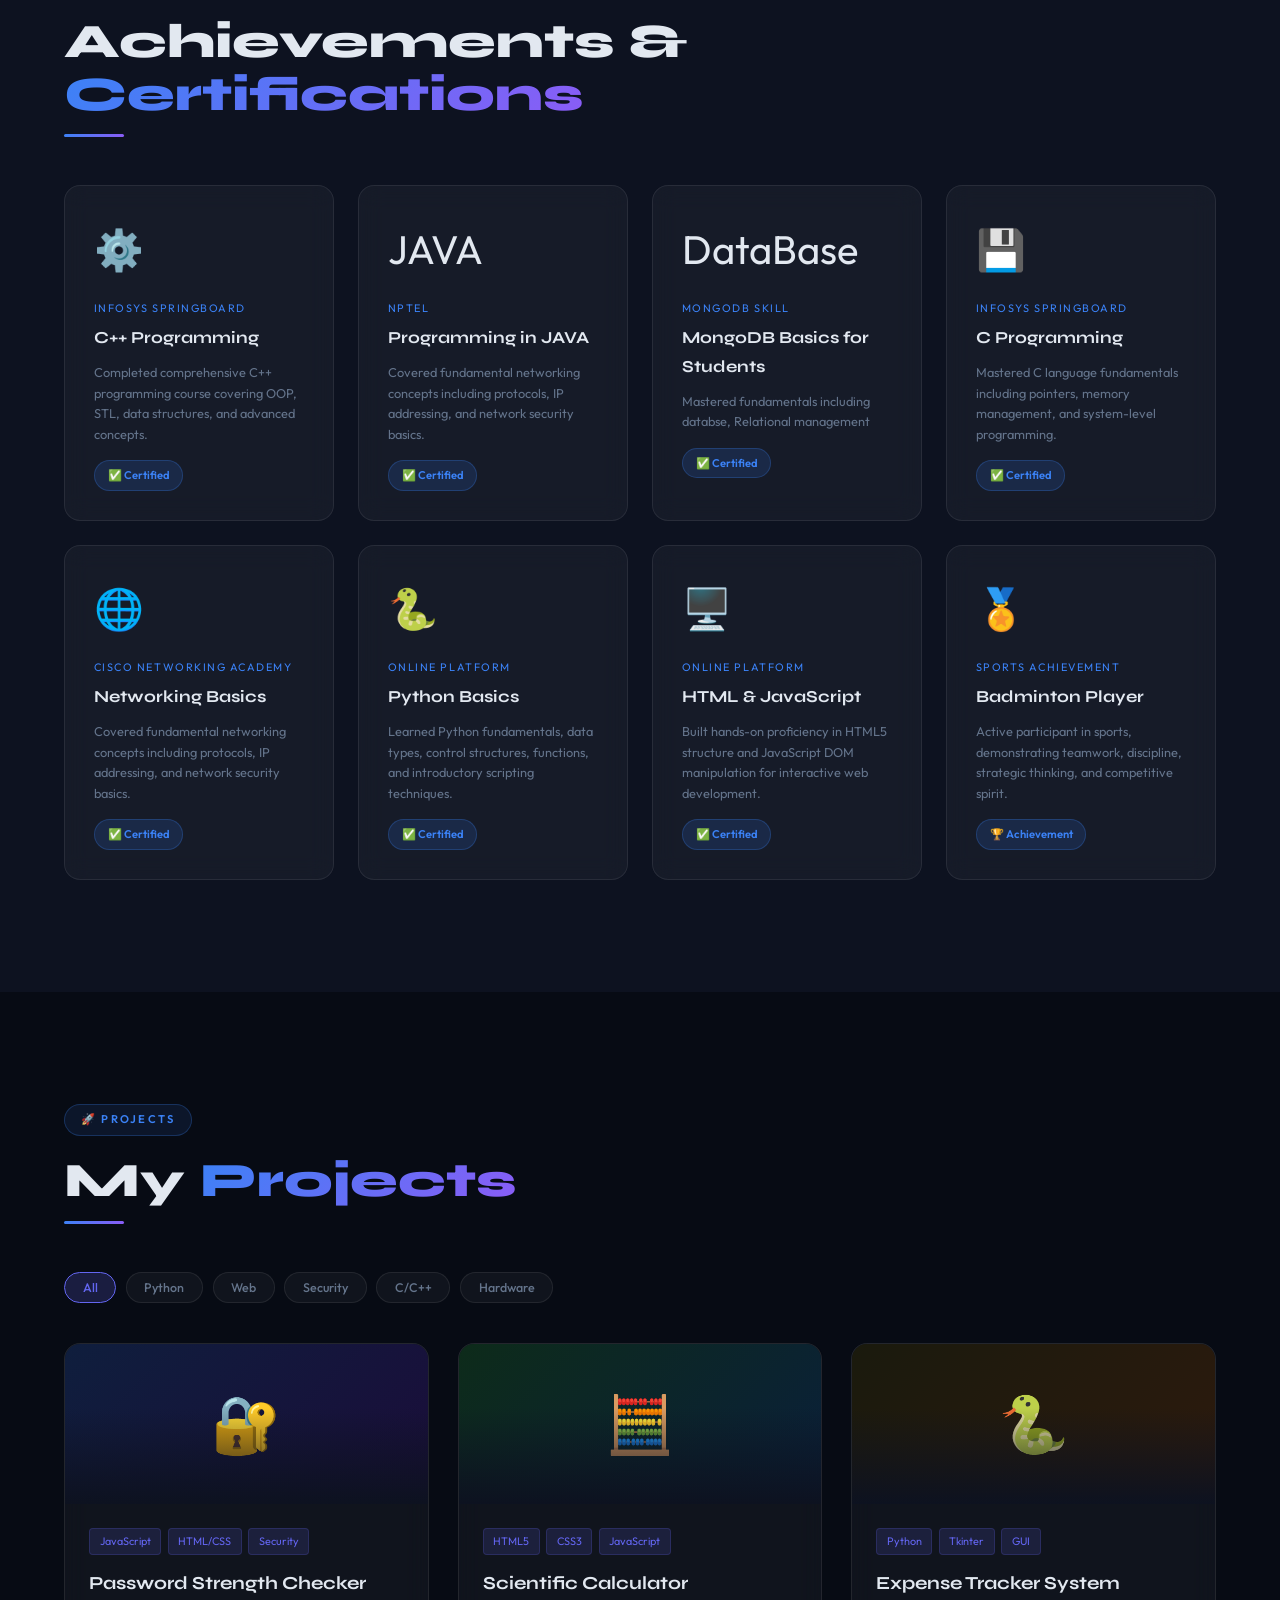
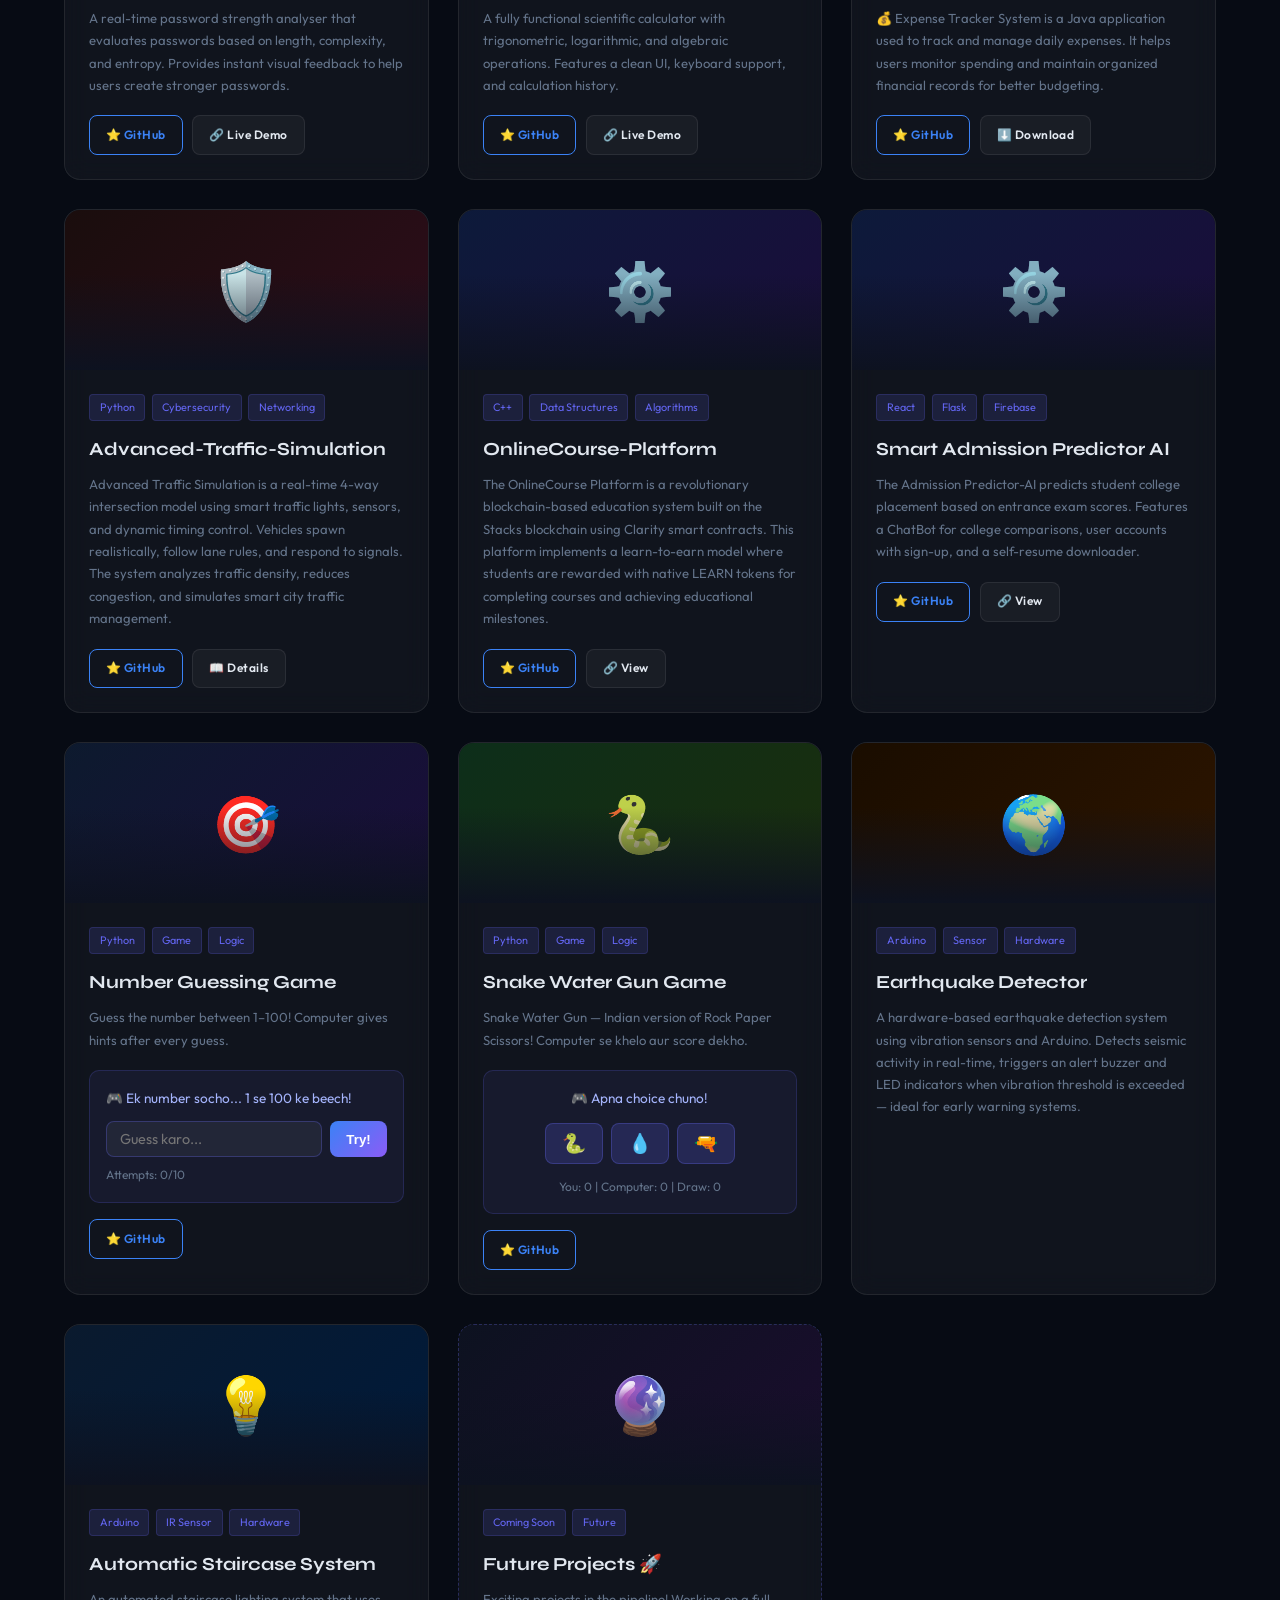
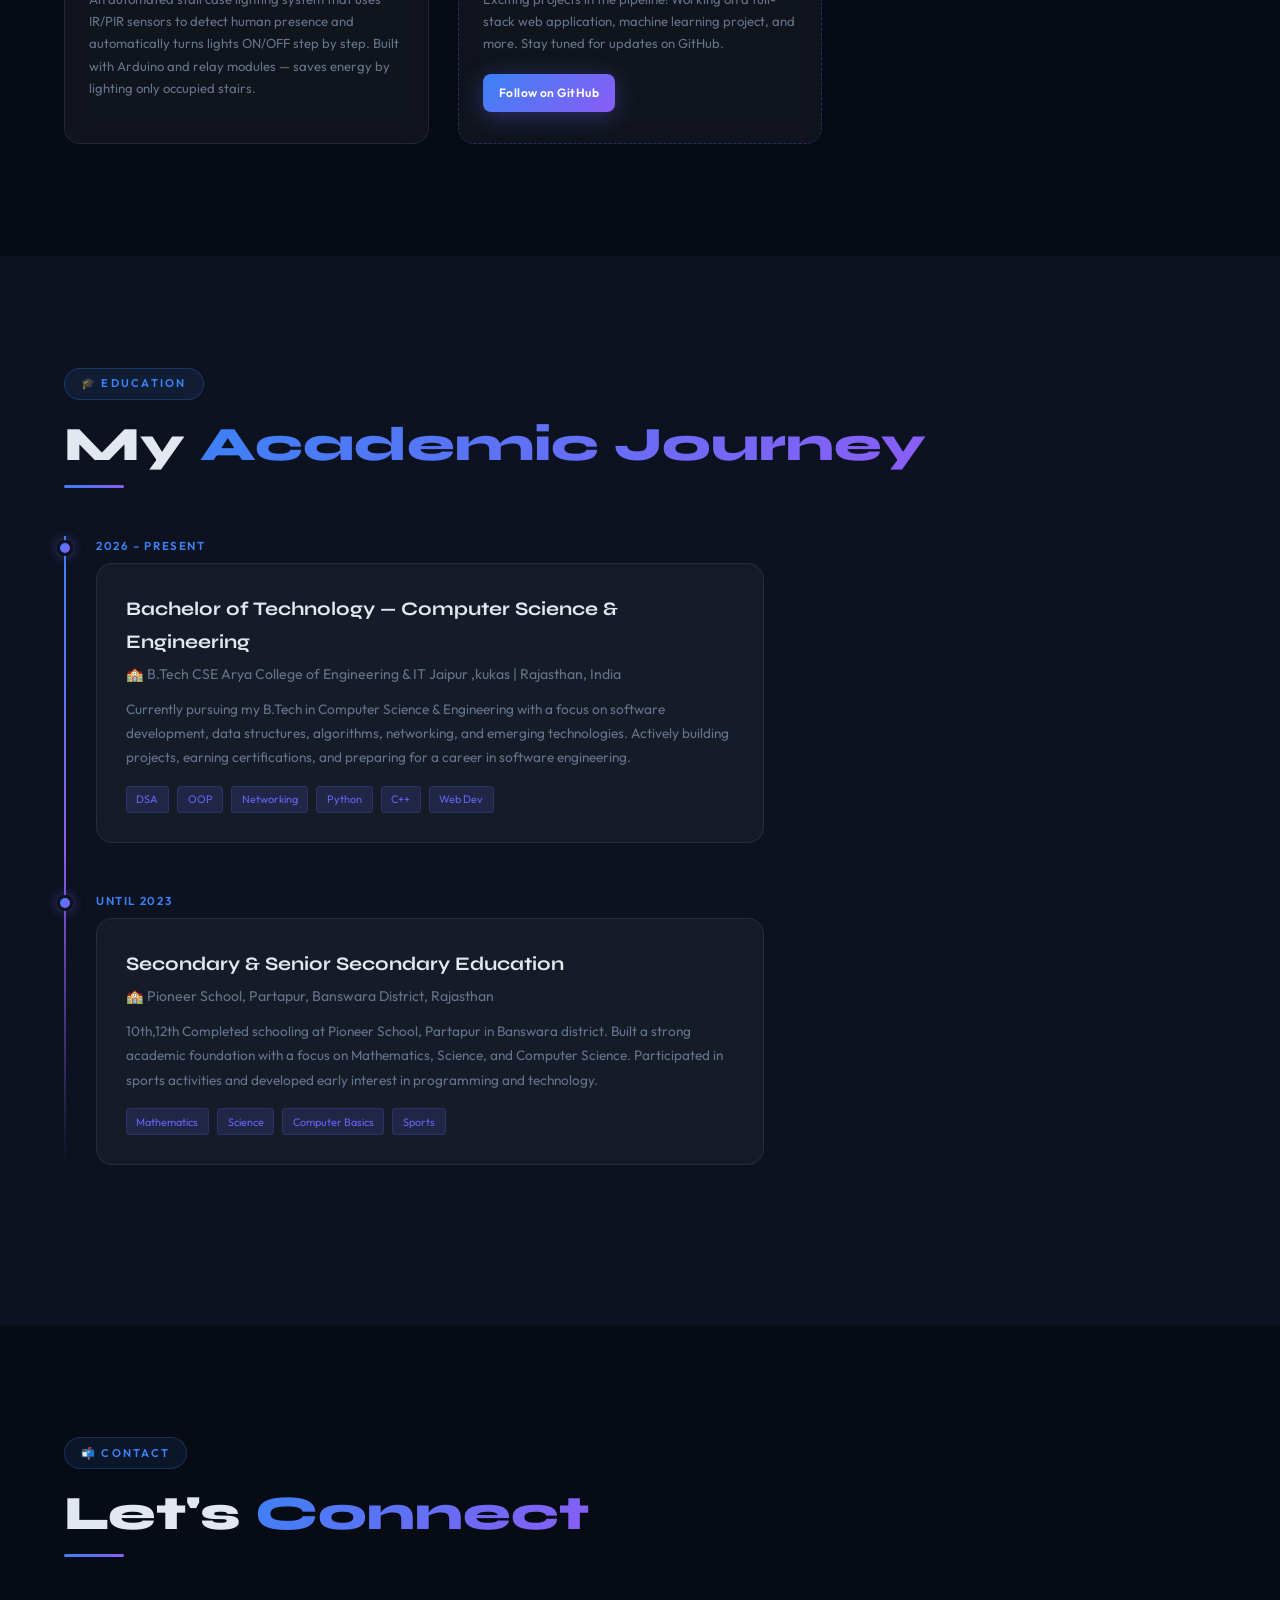
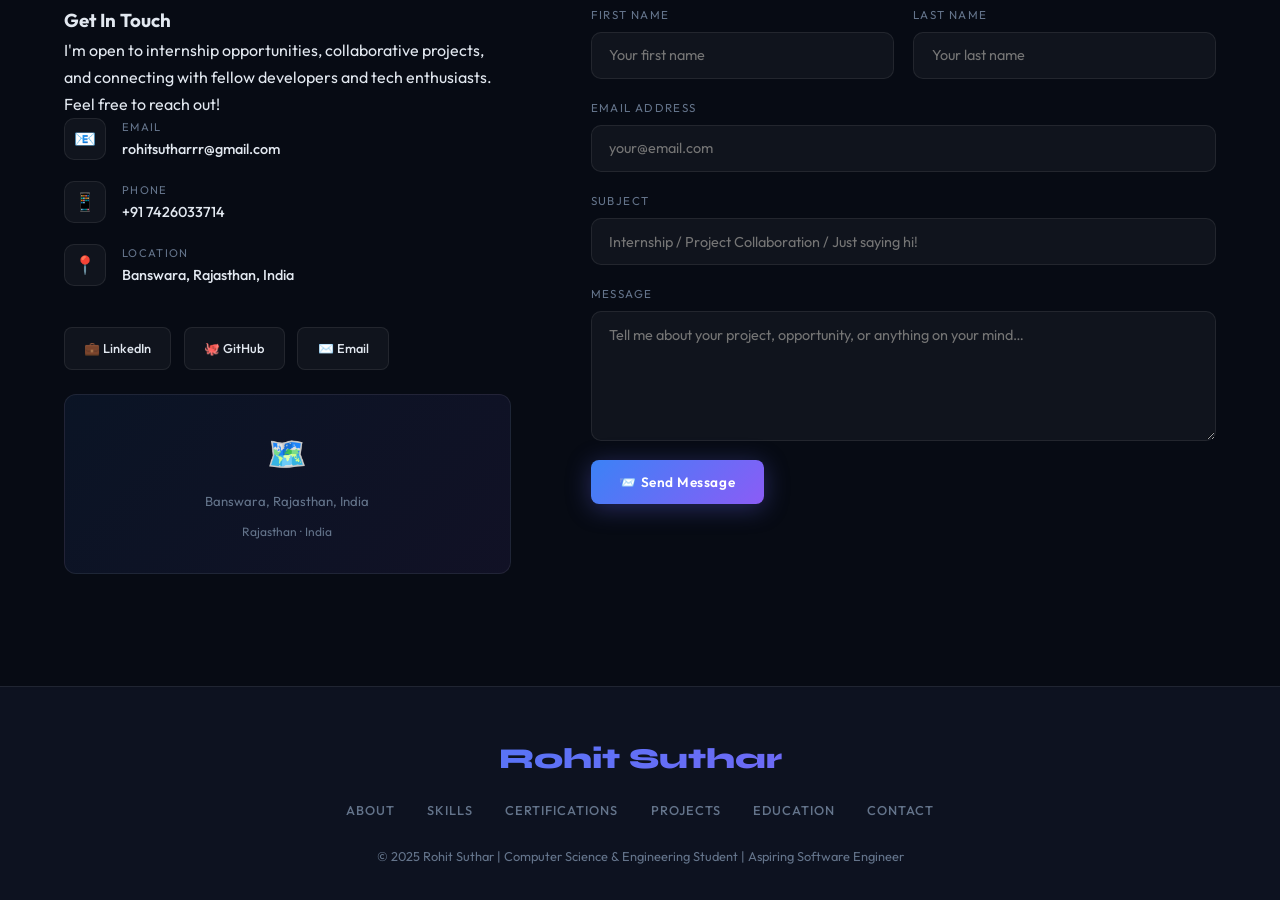
==== commit ce5cedc2: "Rename Portfolio.html to index.html" ====
--- a/index.html
+++ b/index.html
@@ -1,308 +1,2382 @@
-<!DOCTYPE html>
-<html lang="en">
-
-<head>
-  <meta charset="UTF-8">
-  <meta name="viewport" content="width=device-width, initial-scale=1.0">
-  <link rel="stylesheet" href="styles.css">
-  <title>Document</title>
-</head>
-
-<body>
-  <nav id="navbar">
-    <div class="left">
-      <a href="/">Rohit Suthar</a>
-    </div>
-
-    <div class="right">
-      <a href="https://github.com/RohitSuthar01" target="_blank" rel="noopener noreferrer">
-        <i class="fa-brands fa-github"></i>
-        <span>Github</span>
-      </a>
-
-      <a href="http://linkedin.com/in/rohit-suthar-431967332" target="_blank" rel="noopener noreferrer">
-        <i class="fa-brands fa-linkedin"></i>
-        <span>Linkedin</span>
-      </a>
-
-      <a href="mailto:rohitsutharrr@gmail.com">
-        <i class="fa-solid fa-envelope"></i>
-        <span>Email</span>
-      </a>
-    </div>
-  </nav>
-
-  <main>
-    <!-- SECTION 1: Hero -->
-    <section class="hero-section">
-      <div class="text">
-        <h2 style="text-decoration: underline">Hi, I'm Rohit👋☕</h2>
-        <br>
-        <p>I'm Rohit Suthar, a dedicated and passionate student pursuing a B.Tech in Computer Science & Engineering at
-          Arya College of Engineering & IT. With a strong interest in technology and problem-solving, my ultimate goal
-          is to become a skilled software engineer, capable of developing innovative solutions that make a positive
-          impact. I am constantly working on enhancing my technical expertise, while also focusing on creativity,
-          teamwork, and effective communication to excel in the ever-evolving world of software development.</p>
-
-        <div class="links">
-          <a href="#skills">
-            <i class="fa-solid fa-code"></i>
-            <span>About me</span>
-          </a>
-
-          <a href="#testimony">
-            <i class="fa-solid fa-pen"></i>
-            <span>Skills</span>
-          </a>
-
-          <a href="#testimony">
-            <i class="fa-solid fa-pen"></i>
-            <span>Projects</span>
-          </a>
-
-
-          <a href="#contact">
-            <i class="fa-solid fa-envelope"></i>
-            <span>Contact</span>
-          </a>
-        </div>
-      </div>
-
-      <div class="headshot">
-        <img src="style/rohit.jpeg" alt="Rohit Suthar headshot">
-      </div>
-    </section>
-
-    <!-- SECTION 2: About Me -->
-    <section id="skills" class="skills-section">
-      <h2 style="text-decoration: underline">About me</h2>
-      <div class="text">
-        I completed my schooling at Pioneer School in Partapur, located in the Banswara district, where I built a strong
-        academic foundation and developed a disciplined and focused approach to learning. Over the years, I discovered
-        my passion for technology and creativity through activities like gaming, coding, sports, and consistent
-        studying. These interests have helped strengthen my logical thinking, teamwork, and problem-solving
-        skills.<br><br>
-
-        Driven by curiosity and a desire to build real-world solutions, I chose to pursue a B.Tech in Computer Science &
-        Engineering. My long-term goal is to become a skilled software engineer who can contribute to innovative,
-        high-impact projects that make everyday life easier and more efficient.
-        <br><br>
-
-        Outside academics, I constantly work on improving my communication, leadership, and time-management abilities. I
-        also aspire to explore the world, gain new experiences, and learn from different cultures and environments. I
-        believe that diverse exposure—not just technical knowledge—plays a major role in shaping a strong, adaptable
-        professional.
-        <br><br>
-        I am eager to keep growing, learning, and pushing my boundaries while preparing myself for a successful career
-        in technology.
-      </div>
-    </section>
-
-    <!-- SECTION 3: Skills -->
-    <section id="testimony" class="testimony-section">
-      <h2 style="text-decoration: underline">Skills</h2>
-
-      <div class="group">
-        <div class="person-details">
-          <img src="style/skills.png" alt="Rohit Suthar">
-          <p>Rohit Suthar</p>
-          <p>Software Developer</p>
-        </div>
-
-        <div class="text">
-          I possess a strong skill set in web development, with hands-on experience in creating responsive and
-          user-friendly websites using HTML, CSS, and related technologies. I am proficient in programming languages
-          such as Python and C++, enabling me to build efficient and robust applications. Alongside my technical
-          expertise, I consider communication skills to be one of my greatest strengths, allowing me to convey ideas
-          clearly, collaborate effectively, and work seamlessly in team environments. This combination of technical
-          knowledge and interpersonal abilities enables me to approach projects with both creativity and precision.
-        </div>
-      </div>
-
-      <div class="cells">
-        <div class="cell">
-          <img src="https://cdn.jsdelivr.net/gh/devicons/devicon/icons/python/python-original.svg" alt="python logo">
-          <span>Python</span>
-        </div>
-
-        <div class="cell">
-          <img src="style/react.png" alt="html logo">
-          <span>WebDeveloper</span>
-        </div>
-
-        <div class="cell">
-          <img src="style/OS.png" alt="css logo">
-          <span>OPERATING SYSTEM</span>
-        </div>
-
-        <div class="cell">
-          <img src="https://cdn.jsdelivr.net/gh/devicons/devicon/icons/cplusplus/cplusplus-original.svg" alt="c++ logo">
-          <span>C++</span>
-        </div>
-
-        <div class="cell">
-          <img src="style/CN.png" alt="css logo">
-          <span>COMPUTER NETWORKS</span>
-        </div>
-
-
-      </div>
-    </section>
-    
-    <!-- SECTION 4: Achievements -->
-    <section id="achievements" class="skills-section">
-      <h2 style="text-decoration: underline">Achievements / Certifications</h2>
-      <div class="text">
-        I have earned multiple certifications that reflect my commitment to continuous learning and skill development.
-        These include C++ Programming and C Programming certifications from Infosys Springboard, as well as a Networking
-        Basics certification from Cisco Networking Academy. I am also certified in the Basics of Python, along with
-        completing online courses in HTML and JavaScript, which have strengthened my foundation in web development.
-        Beyond academics, I am an active sports player, which has instilled in me the values of discipline, teamwork,
-        and perseverance. These achievements not only demonstrate my technical expertise but also my dedication to
-        holistic growth and excellence.
-        <br><br>
-        1.Participated in Innvoiclona Hackathon 2025 at SKIT, Jaipur
-        <br><br>
-        2.Successfully completed Cisco Networking Academy Certificate in C Programming
-        <br><br>
-        3.Successfully completed C Programming Language Training at Infosys
-        <br><br>
-        4.Successfully completed MongoDB Basics for Students on August 25, 2025 🚀
-
-        <br><br>
-        <div class="cells">
-          <div class="cell">
-            <img src="style/CISCO NETWORKING Academy.png" alt="python logo">
-            <span>CISCO NETWORKING Academy</span>
-          </div>
-
-          <div class="cell">
-            <img src="style/MongoDB.png" alt="html logo">
-            <span>MongoDB</span>
-          </div>
-
-          <div class="cell">
-            <img src="style/infosys.jpg" alt="css logo">
-            <span>Infosys SpringBoard</span>
-          </div>
-        </div>
-      </div>
-    </section>
-
-    <!-- SECTION : Projects -->
-    <section id="projects" class="skills-section">
-      <h2 style="text-decoration: underline">Projects</h2>
-
-      <div class="project">
-
-        <!-- Project 1 -->
-        <h3>🚦 Advanced Traffic Simulation</h3>
-        <!-- <img src="style/traffic.png" alt="Advanced Traffic Simulation" style="width: 60%; border-radius:10px; margin-top:10px;"> -->
-        <p>
-          A smart traffic management system that simulates real-life traffic flow using intelligent
-          signal control logic. Features include Normal, Rush Hour & Emergency modes, vehicle spawning,
-          and AI-based traffic balancing for reducing congestion and improving traffic efficiency.
-          <br>
-          <a>https://github.com/RohitSuthar01/Advanced-Traffic-Simulation</a>
-        </p>
-
-        <button class="viewbtn" onclick="openPopup()">View</button>
-
-        <!-- Popup window -->
-        <!-- COMMON POPUP (works for all view buttons) -->
-        <div id="overlay" class="overlay">
-          <div id="popupBox" class="popupBox">
-            <img id="popupImage" src="style/traffic.png" alt="Photo">
-            <br>
-            <button class="viewbtn" onclick="closePopup()">Close</button>
-          </div>
-        </div>
-
-        <hr style="margin: 30px 0;">
-
-        <!-- Project 2 -->
-        <h3>📚 Online Learning Platform</h3>
-        <!-- <img src="style/learning.png" alt="Online Learning Platform" style="width: 60%; border-radius:10px; margin-top:10px;"> -->
-        <p>
-          A modern and responsive online education platform where students can access courses, watch
-          lectures, track progress, and complete quizzes. Designed with a clean UI/UX to provide
-          seamless learning for users.
-          <br>
-          <a>https://github.com/RohitSuthar01/OnlineCourse-Plateform</a>
-        </p>
-
-        <hr style="margin: 30px 0;">
-
-        <!-- Project 3 -->
-        <h3>🌍 Arduino-Based Earthquake Detector</h3>
-        <!-- <img src="style/earthquake.jpg" alt="Earthquake Detector" style="width: 60%; border-radius:10px; margin-top:10px;"> -->
-        <p>
-          A hardware project built using Arduino and vibration sensors to detect early seismic activity.
-          When unusual vibrations occur, the system triggers an alert to warn users before potential danger.
-        </p>
-
-        <button class="viewButton" onclick="openImagePopup()">View</button>
-
-        <!-- POPUP -->
-        <div id="imageOverlay">
-          <div id="imagePopupBox">
-            <img id="popupImg" src="style/skills.png" alt="Image">
-            <br><br>
-            <button class="viewButton" onclick="closeImagePopup()">Close</button>
-          </div>
-        </div>
-      </div>
-    </section>
-
-    <!-- SECTION 5: Contact -->
-    <section id="contact" class="contact-section">
-      <h2>Contact</h2>
-
-      <div class="group">
-        <div class="text">
-          I'm always open to collaborations, discussions, and new opportunities. You can connect with me through:
-          <p><strong>Email:</strong> rohitsutharrr@gmail.com</p>
-          <p><strong>Phone:</strong> +91 74260 33714</p>
-          <p><strong>LinkedIn:</strong> <a href="http://linkedin.com/in/rohit-suthar-431967332" target="_blank"
-              style="color: var(--link-color); text-decoration: underline;">linkedin.com/in/rohit-suthar-431967332</a>
-          </p>
-          <p><strong>GitHub:</strong> <a href="https://github.com/RohitSuthar01" target="_blank"
-              style="color: var(--link-color); text-decoration: underline;">github.com/RohitSuthar01</a></p>
-        </div>
-
-        <form id="contactForm">
-          <div id="formMessage" class="form-message"></div>
-
-          <label for="name">Name</label>
-          <input type="text" id="name" name="name" required>
-
-          <label for="email">Email</label>
-          <input type="email" id="email" name="email" required>
-
-          <label for="message">Message</label>
-          <textarea id="message" name="message" cols="30" rows="10" required></textarea>
-
-          <button type="submit">Send Message</button>
-        </form>
-      </div>
-    </section>
-  </main>
-
-  <footer id="foot">
-    <p id="para">
-      © 2025 Rohit Suthar | Arya College of Engineering & IT<br>
-      Computer Science & Engineering Student | Aspiring Software Engineer
-    </p>
-  </footer>
-
-  <!-- Scroll to top button -->
-  <div class="scroll-to-top" id="scrollToTop">
-    <i class="fa-solid fa-arrow-up"></i>
-  </div>
-
-  <script src="portfolio.js">
-    // Navbar scroll effect
-  </script>
-</body>
-
-</html>
+<!DOCTYPE html>
+<html lang="en">
+
+<head>
+  <meta charset="UTF-8" />
+  <meta name="viewport" content="width=device-width, initial-scale=1.0" />
+  <meta name="description"
+    content="Rohit Suthar - Computer Science & Engineering Student | Aspiring Software Engineer. Portfolio showcasing projects, skills, and certifications." />
+  <meta name="keywords" content="Rohit Suthar, CSE Student, Software Engineer, Portfolio, Python, C++, JavaScript" />
+  <title>Rohit Suthar | CSE Student & Aspiring Software Engineer</title>
+  <link
+    href="https://fonts.googleapis.com/css2?family=Syne:wght@400;600;700;800&family=Outfit:wght@300;400;500;600&display=swap"
+    rel="stylesheet" />
+  <style>
+    :root {
+      --bg: #070b14;
+      --bg2: #0d1220;
+      --bg3: #111827;
+      --blue: #3b82f6;
+      --blue2: #6366f1;
+      --purple: #8b5cf6;
+      --cyan: #22d3ee;
+      --text: #e2e8f0;
+      --muted: #64748b;
+      --glass: rgba(255, 255, 255, 0.04);
+      --glass-border: rgba(255, 255, 255, 0.08);
+      --glow: rgba(99, 102, 241, 0.3);
+      --serif: 'Syne', sans-serif;
+      --body: 'Outfit', sans-serif;
+      --grad: linear-gradient(135deg, #3b82f6, #8b5cf6);
+      --grad2: linear-gradient(135deg, #6366f1, #22d3ee);
+    }
+
+    /* LIGHT MODE */
+    body.light {
+      --bg: #f0f4ff;
+      --bg2: #e8eeff;
+      --bg3: #dde4ff;
+      --text: #1e293b;
+      --muted: #64748b;
+      --glass: rgba(255, 255, 255, 0.6);
+      --glass-border: rgba(99, 102, 241, 0.2);
+      --glow: rgba(99, 102, 241, 0.15);
+    }
+
+    *,
+    *::before,
+    *::after {
+      box-sizing: border-box;
+      margin: 0;
+      padding: 0;
+    }
+
+    html {
+      scroll-behavior: smooth;
+    }
+
+    body {
+      background: var(--bg);
+      color: var(--text);
+      font-family: var(--body);
+      font-size: 16px;
+      line-height: 1.7;
+      overflow-x: hidden;
+      transition: background 0.4s, color 0.4s;
+    }
+
+    /* ── CANVAS PARTICLES ── */
+    #particles {
+      position: fixed;
+      inset: 0;
+      z-index: 0;
+      pointer-events: none;
+    }
+
+    /* ── NAV ── */
+    nav {
+      position: fixed;
+      top: 0;
+      left: 0;
+      right: 0;
+      z-index: 1000;
+      display: flex;
+      align-items: center;
+      justify-content: space-between;
+      padding: 1rem 5vw;
+      background: rgba(7, 11, 20, 0.8);
+      backdrop-filter: blur(20px);
+      border-bottom: 1px solid var(--glass-border);
+      transition: all 0.3s;
+    }
+
+    body.light nav {
+      background: rgba(240, 244, 255, 0.85);
+    }
+
+    .nav-logo {
+      font-family: var(--serif);
+      font-size: 1.5rem;
+      font-weight: 800;
+      background: var(--grad);
+      -webkit-background-clip: text;
+      -webkit-text-fill-color: transparent;
+      background-clip: text;
+      text-decoration: none;
+      letter-spacing: -0.02em;
+    }
+
+    .nav-links {
+      display: flex;
+      gap: 2rem;
+      list-style: none;
+      align-items: center;
+    }
+
+    .nav-links a {
+      font-size: 0.82rem;
+      font-weight: 500;
+      letter-spacing: 0.08em;
+      color: var(--muted);
+      text-decoration: none;
+      transition: color 0.25s;
+      text-transform: uppercase;
+    }
+
+    .nav-links a:hover {
+      color: var(--blue);
+    }
+
+    .nav-right {
+      display: flex;
+      gap: 0.8rem;
+      align-items: center;
+    }
+
+    .theme-btn {
+      width: 38px;
+      height: 38px;
+      border-radius: 50%;
+      border: 1px solid var(--glass-border);
+      background: var(--glass);
+      color: var(--text);
+      cursor: pointer;
+      font-size: 1rem;
+      display: flex;
+      align-items: center;
+      justify-content: center;
+      transition: all 0.3s;
+    }
+
+    .theme-btn:hover {
+      border-color: var(--blue);
+    }
+
+    .hamburger {
+      display: none;
+      flex-direction: column;
+      gap: 5px;
+      cursor: pointer;
+      background: none;
+      border: none;
+      padding: 4px;
+    }
+
+    .hamburger span {
+      display: block;
+      width: 24px;
+      height: 2px;
+      background: var(--text);
+      border-radius: 2px;
+      transition: all 0.3s;
+    }
+
+    .mobile-menu {
+      display: none;
+      position: fixed;
+      top: 70px;
+      left: 0;
+      right: 0;
+      background: rgba(7, 11, 20, 0.98);
+      padding: 2rem 5vw;
+      flex-direction: column;
+      gap: 1.5rem;
+      z-index: 999;
+      border-bottom: 1px solid var(--glass-border);
+    }
+
+    body.light .mobile-menu {
+      background: rgba(240, 244, 255, 0.98);
+    }
+
+    .mobile-menu.open {
+      display: flex;
+    }
+
+    .mobile-menu a {
+      font-size: 1rem;
+      font-weight: 500;
+      color: var(--text);
+      text-decoration: none;
+      border-bottom: 1px solid var(--glass-border);
+      padding-bottom: 1rem;
+    }
+
+    /* ── SHARED ── */
+    section {
+      padding: 7rem 5vw;
+      position: relative;
+      z-index: 1;
+    }
+
+    .section-tag {
+      display: inline-flex;
+      align-items: center;
+      gap: 0.6rem;
+      font-size: 0.7rem;
+      font-weight: 600;
+      letter-spacing: 0.2em;
+      text-transform: uppercase;
+      color: var(--blue);
+      background: rgba(59, 130, 246, 0.1);
+      border: 1px solid rgba(59, 130, 246, 0.25);
+      padding: 0.35rem 1rem;
+      border-radius: 100px;
+      margin-bottom: 1.2rem;
+    }
+
+    h2.sec-title {
+      font-family: var(--serif);
+      font-size: clamp(2rem, 5vw, 3rem);
+      font-weight: 800;
+      line-height: 1.1;
+      margin-bottom: 0.8rem;
+    }
+
+    .grad-text {
+      background: var(--grad);
+      -webkit-background-clip: text;
+      -webkit-text-fill-color: transparent;
+      background-clip: text;
+    }
+
+    .divider {
+      width: 60px;
+      height: 3px;
+      border-radius: 2px;
+      background: var(--grad);
+      margin-bottom: 3rem;
+    }
+
+    .glass-card {
+      background: var(--glass);
+      border: 1px solid var(--glass-border);
+      border-radius: 16px;
+      backdrop-filter: blur(12px);
+      transition: transform 0.3s, border-color 0.3s, box-shadow 0.3s;
+    }
+
+    .glass-card:hover {
+      transform: translateY(-6px);
+      border-color: rgba(99, 102, 241, 0.4);
+      box-shadow: 0 20px 60px rgba(99, 102, 241, 0.12);
+    }
+
+    .btn {
+      display: inline-flex;
+      align-items: center;
+      gap: 0.5rem;
+      padding: 0.8rem 1.8rem;
+      border-radius: 8px;
+      font-size: 0.85rem;
+      font-weight: 600;
+      letter-spacing: 0.04em;
+      text-decoration: none;
+      border: none;
+      cursor: pointer;
+      transition: all 0.3s;
+      font-family: var(--body);
+    }
+
+    .btn-primary {
+      background: var(--grad);
+      color: #fff;
+      box-shadow: 0 4px 24px rgba(99, 102, 241, 0.35);
+    }
+
+    .btn-primary:hover {
+      transform: translateY(-2px);
+      box-shadow: 0 8px 36px rgba(99, 102, 241, 0.5);
+    }
+
+    .btn-outline {
+      background: transparent;
+      color: var(--blue);
+      border: 1.5px solid var(--blue);
+    }
+
+    .btn-outline:hover {
+      background: rgba(59, 130, 246, 0.1);
+      transform: translateY(-2px);
+    }
+
+    .btn-ghost {
+      background: var(--glass);
+      color: var(--text);
+      border: 1px solid var(--glass-border);
+    }
+
+    .btn-ghost:hover {
+      border-color: var(--purple);
+    }
+
+    /* ── HERO ── */
+    #hero {
+      min-height: 100vh;
+      display: flex;
+      align-items: center;
+      justify-content: center;
+      padding-top: 5rem;
+      text-align: center;
+    }
+
+    .hero-inner {
+      max-width: 800px;
+    }
+
+    .hero-badge {
+      display: inline-flex;
+      align-items: center;
+      gap: 0.5rem;
+      font-size: 0.78rem;
+      font-weight: 500;
+      color: var(--cyan);
+      background: rgba(34, 211, 238, 0.1);
+      border: 1px solid rgba(34, 211, 238, 0.2);
+      padding: 0.4rem 1.2rem;
+      border-radius: 100px;
+      margin-bottom: 2rem;
+      animation: fadeDown 0.8s ease both;
+    }
+
+    .hero-badge::before {
+      content: '';
+      width: 8px;
+      height: 8px;
+      border-radius: 50%;
+      background: var(--cyan);
+      animation: pulse 2s infinite;
+    }
+
+    @keyframes pulse {
+
+      0%,
+      100% {
+        opacity: 1;
+        transform: scale(1)
+      }
+
+      50% {
+        opacity: 0.5;
+        transform: scale(0.8)
+      }
+    }
+
+    .hero-name {
+      font-family: var(--serif);
+      font-size: clamp(3rem, 9vw, 6rem);
+      font-weight: 800;
+      line-height: 1;
+      margin-bottom: 1rem;
+      animation: fadeUp 0.9s 0.15s ease both;
+    }
+
+    .hero-sub {
+      font-size: clamp(1rem, 3vw, 1.3rem);
+      color: var(--muted);
+      font-weight: 300;
+      margin-bottom: 0.6rem;
+      animation: fadeUp 0.9s 0.25s ease both;
+    }
+
+    .typing-wrap {
+      font-size: clamp(1rem, 3vw, 1.25rem);
+      font-weight: 500;
+      color: var(--blue2);
+      min-height: 2rem;
+      animation: fadeUp 0.9s 0.35s ease both;
+    }
+
+    #typed-text {
+      border-right: 2px solid var(--blue2);
+      padding-right: 2px;
+    }
+
+    .hero-avatar-wrap {
+      position: relative;
+      display: inline-block;
+      margin: 3rem auto;
+      animation: fadeUp 0.9s 0.45s ease both;
+    }
+
+    .hero-avatar {
+      width: 180px;
+      height: 180px;
+      border-radius: 50%;
+      background: linear-gradient(135deg, #1e2a4a, #2d1b69);
+      display: flex;
+      align-items: center;
+      justify-content: center;
+      font-family: var(--serif);
+      font-size: 4rem;
+      font-weight: 800;
+      background: var(--grad);
+      position: relative;
+      overflow: hidden;
+      border: 3px solid transparent;
+      box-shadow: 0 0 40px rgba(99, 102, 241, 0.4);
+    }
+
+    .hero-avatar::before {
+      content: 'RS';
+      color: white;
+      position: relative;
+      z-index: 1;
+    }
+
+    .avatar-ring {
+      position: absolute;
+      inset: -8px;
+      border-radius: 50%;
+      border: 2px solid transparent;
+      background: linear-gradient(var(--bg), var(--bg)) padding-box,
+        linear-gradient(135deg, #3b82f6, #8b5cf6, #22d3ee) border-box;
+      animation: spin 6s linear infinite;
+    }
+
+    @keyframes spin {
+      to {
+        transform: rotate(360deg);
+      }
+    }
+
+    .hero-cta {
+      display: flex;
+      gap: 1rem;
+      justify-content: center;
+      flex-wrap: wrap;
+      margin-top: 0.5rem;
+      animation: fadeUp 0.9s 0.55s ease both;
+    }
+
+    .hero-scroll {
+      margin-top: 3rem;
+      animation: fadeUp 0.9s 0.65s ease both;
+    }
+
+    .scroll-dot {
+      width: 28px;
+      height: 48px;
+      border: 2px solid var(--muted);
+      border-radius: 14px;
+      margin: 0 auto;
+      display: flex;
+      align-items: flex-start;
+      justify-content: center;
+      padding-top: 6px;
+    }
+
+    .scroll-dot::after {
+      content: '';
+      width: 4px;
+      height: 10px;
+      border-radius: 2px;
+      background: var(--blue);
+      animation: scrollBounce 2s infinite;
+    }
+
+    @keyframes scrollBounce {
+
+      0%,
+      100% {
+        transform: translateY(0);
+        opacity: 1
+      }
+
+      50% {
+        transform: translateY(14px);
+        opacity: 0.3
+      }
+    }
+
+    @keyframes fadeUp {
+      from {
+        opacity: 0;
+        transform: translateY(30px)
+      }
+
+      to {
+        opacity: 1;
+        transform: translateY(0)
+      }
+    }
+
+    @keyframes fadeDown {
+      from {
+        opacity: 0;
+        transform: translateY(-20px)
+      }
+
+      to {
+        opacity: 1;
+        transform: translateY(0)
+      }
+    }
+
+    /* ── ABOUT ── */
+    #about {
+      background: var(--bg2);
+    }
+
+    .about-grid {
+      display: grid;
+      grid-template-columns: 1fr 1.4fr;
+      gap: 5rem;
+      align-items: center;
+    }
+
+    .about-img-wrap {
+      position: relative;
+    }
+
+    .about-img {
+      width: 100%;
+      aspect-ratio: 4/5;
+      border-radius: 20px;
+      background: linear-gradient(135deg, #1e3a5f, #2d1b69);
+      display: flex;
+      align-items: center;
+      justify-content: center;
+      font-family: var(--serif);
+      font-size: 6rem;
+      font-weight: 800;
+      color: rgba(255, 255, 255, 0.15);
+      border: 1px solid var(--glass-border);
+      overflow: hidden;
+      position: relative;
+    }
+
+    .about-img-text {
+      color: rgba(255, 255, 255, 0.12);
+      position: relative;
+      z-index: 1;
+    }
+
+    .about-glow {
+      position: absolute;
+      width: 200px;
+      height: 200px;
+      border-radius: 50%;
+      background: radial-gradient(circle, rgba(99, 102, 241, 0.3), transparent 70%);
+      top: 20%;
+      left: 20%;
+      pointer-events: none;
+    }
+
+    .about-badge {
+      position: absolute;
+      bottom: -20px;
+      right: -20px;
+      background: var(--grad);
+      border-radius: 12px;
+      padding: 1rem 1.4rem;
+      box-shadow: 0 12px 40px rgba(99, 102, 241, 0.4);
+    }
+
+    .badge-num {
+      font-family: var(--serif);
+      font-size: 2rem;
+      font-weight: 800;
+      color: #fff;
+      line-height: 1;
+    }
+
+    .badge-lbl {
+      font-size: 0.72rem;
+      font-weight: 500;
+      color: rgba(255, 255, 255, 0.8);
+    }
+
+    .about-text p {
+      color: var(--muted);
+      font-size: 0.95rem;
+      line-height: 1.9;
+      margin-bottom: 1.2rem;
+    }
+
+    .about-info-grid {
+      display: grid;
+      grid-template-columns: 1fr 1fr;
+      gap: 1rem;
+      margin-top: 2rem;
+    }
+
+    .info-item {
+      display: flex;
+      flex-direction: column;
+      gap: 0.2rem;
+    }
+
+    .info-label {
+      font-size: 0.68rem;
+      letter-spacing: 0.14em;
+      text-transform: uppercase;
+      color: var(--muted);
+    }
+
+    .info-value {
+      font-size: 0.9rem;
+      font-weight: 500;
+      color: var(--text);
+    }
+
+    /* ── SKILLS ── */
+    #skills {
+      background: var(--bg);
+    }
+
+    .skills-layout {
+      display: grid;
+      grid-template-columns: 1fr 1fr;
+      gap: 3rem;
+      margin-top: 1rem;
+    }
+
+    .skills-col-title {
+      font-family: var(--serif);
+      font-size: 1.1rem;
+      font-weight: 700;
+      margin-bottom: 2rem;
+      display: flex;
+      align-items: center;
+      gap: 0.6rem;
+    }
+
+    .skills-col-title::after {
+      content: '';
+      flex: 1;
+      height: 1px;
+      background: var(--glass-border);
+    }
+
+    .skill-item {
+      margin-bottom: 1.6rem;
+    }
+
+    .skill-top {
+      display: flex;
+      justify-content: space-between;
+      margin-bottom: 0.5rem;
+    }
+
+    .skill-name {
+      font-size: 0.88rem;
+      font-weight: 500;
+    }
+
+    .skill-pct {
+      font-size: 0.78rem;
+      color: var(--muted);
+    }
+
+    .skill-track {
+      height: 6px;
+      background: var(--glass);
+      border-radius: 3px;
+      overflow: hidden;
+      border: 1px solid var(--glass-border);
+    }
+
+    .skill-bar {
+      height: 100%;
+      border-radius: 3px;
+      background: var(--grad);
+      width: 0;
+      transition: width 1.4s cubic-bezier(0.4, 0, 0.2, 1);
+    }
+
+    .soft-grid {
+      display: grid;
+      grid-template-columns: 1fr 1fr;
+      gap: 1rem;
+    }
+
+    .soft-card {
+      padding: 1.2rem;
+      border-radius: 12px;
+      text-align: center;
+      font-size: 0.85rem;
+      font-weight: 500;
+      transition: all 0.3s;
+    }
+
+    .soft-card:hover {
+      transform: translateY(-4px) scale(1.03);
+    }
+
+    .soft-icon {
+      font-size: 1.8rem;
+      margin-bottom: 0.5rem;
+      display: block;
+    }
+
+    /* ── CERTIFICATIONS ── */
+    #certs {
+      background: var(--bg2);
+    }
+
+    .certs-grid {
+      display: grid;
+      grid-template-columns: repeat(auto-fit, minmax(260px, 1fr));
+      gap: 1.5rem;
+    }
+
+    .cert-card {
+      padding: 1.8rem;
+      border-radius: 16px;
+      position: relative;
+      overflow: hidden;
+      cursor: pointer;
+    }
+
+    .cert-card::before {
+      content: '';
+      position: absolute;
+      inset: 0;
+      border-radius: 16px;
+      background: var(--grad);
+      opacity: 0;
+      transition: opacity 0.3s;
+    }
+
+    .cert-card:hover::before {
+      opacity: 0.07;
+    }
+
+    .cert-icon {
+      font-size: 2.5rem;
+      margin-bottom: 1rem;
+      display: block;
+    }
+
+    .cert-issuer {
+      font-size: 0.68rem;
+      letter-spacing: 0.14em;
+      text-transform: uppercase;
+      color: var(--blue);
+      margin-bottom: 0.4rem;
+    }
+
+    .cert-name {
+      font-family: var(--serif);
+      font-size: 1.05rem;
+      font-weight: 700;
+      margin-bottom: 0.6rem;
+    }
+
+    .cert-desc {
+      font-size: 0.8rem;
+      color: var(--muted);
+      line-height: 1.6;
+    }
+
+    .cert-badge {
+      display: inline-block;
+      margin-top: 1rem;
+      padding: 0.3rem 0.8rem;
+      border-radius: 100px;
+      font-size: 0.7rem;
+      font-weight: 600;
+      background: rgba(59, 130, 246, 0.15);
+      color: var(--blue);
+      border: 1px solid rgba(59, 130, 246, 0.25);
+    }
+
+    /* ── PROJECTS ── */
+    #projects {
+      background: var(--bg);
+    }
+
+    .filter-bar {
+      display: flex;
+      gap: 0.6rem;
+      flex-wrap: wrap;
+      margin-bottom: 2.5rem;
+    }
+
+    .filter-btn {
+      padding: 0.45rem 1.1rem;
+      border-radius: 100px;
+      font-size: 0.78rem;
+      font-weight: 500;
+      border: 1px solid var(--glass-border);
+      background: var(--glass);
+      color: var(--muted);
+      cursor: pointer;
+      font-family: var(--body);
+      transition: all 0.25s;
+    }
+
+    .filter-btn.active,
+    .filter-btn:hover {
+      background: rgba(99, 102, 241, 0.2);
+      border-color: var(--blue2);
+      color: var(--blue2);
+    }
+
+    .projects-grid {
+      display: grid;
+      grid-template-columns: repeat(auto-fill, minmax(300px, 1fr));
+      gap: 1.8rem;
+    }
+
+    .project-card {
+      border-radius: 16px;
+      overflow: hidden;
+      transition: transform 0.35s, box-shadow 0.35s, border-color 0.35s;
+    }
+
+    .project-card[data-hidden="true"] {
+      display: none;
+    }
+
+    .proj-thumb {
+      height: 160px;
+      display: flex;
+      align-items: center;
+      justify-content: center;
+      font-size: 3.5rem;
+      position: relative;
+      overflow: hidden;
+    }
+
+    .proj-thumb::after {
+      content: '';
+      position: absolute;
+      inset: 0;
+      background: linear-gradient(to bottom, transparent 40%, var(--bg2));
+    }
+
+    .proj-body {
+      padding: 1.5rem;
+    }
+
+    .proj-tags {
+      display: flex;
+      flex-wrap: wrap;
+      gap: 0.4rem;
+      margin-bottom: 0.8rem;
+    }
+
+    .proj-tag {
+      font-size: 0.68rem;
+      padding: 0.2rem 0.6rem;
+      border-radius: 4px;
+      background: rgba(99, 102, 241, 0.15);
+      color: var(--blue2);
+      border: 1px solid rgba(99, 102, 241, 0.2);
+    }
+
+    .proj-title {
+      font-family: var(--serif);
+      font-size: 1.15rem;
+      font-weight: 700;
+      margin-bottom: 0.5rem;
+    }
+
+    .proj-desc {
+      font-size: 0.82rem;
+      color: var(--muted);
+      line-height: 1.7;
+      margin-bottom: 1.2rem;
+    }
+
+    .proj-actions {
+      display: flex;
+      gap: 0.6rem;
+    }
+
+    /* ── EDUCATION ── */
+    #education {
+      background: var(--bg2);
+    }
+
+    .timeline {
+      position: relative;
+      padding-left: 2rem;
+      max-width: 700px;
+    }
+
+    .timeline::before {
+      content: '';
+      position: absolute;
+      left: 0;
+      top: 0;
+      bottom: 0;
+      width: 2px;
+      background: linear-gradient(to bottom, var(--blue), var(--purple), transparent);
+    }
+
+    .timeline-item {
+      position: relative;
+      margin-bottom: 3rem;
+    }
+
+    .timeline-dot {
+      position: absolute;
+      left: -2.42rem;
+      top: 0.3rem;
+      width: 16px;
+      height: 16px;
+      border-radius: 50%;
+      background: var(--grad);
+      border: 3px solid var(--bg2);
+      box-shadow: 0 0 12px rgba(99, 102, 241, 0.5);
+    }
+
+    .tl-date {
+      font-size: 0.72rem;
+      font-weight: 600;
+      letter-spacing: 0.14em;
+      text-transform: uppercase;
+      color: var(--blue);
+      margin-bottom: 0.5rem;
+    }
+
+    .tl-title {
+      font-family: var(--serif);
+      font-size: 1.2rem;
+      font-weight: 700;
+      margin-bottom: 0.3rem;
+    }
+
+    .tl-sub {
+      font-size: 0.88rem;
+      color: var(--muted);
+      margin-bottom: 0.6rem;
+    }
+
+    .tl-desc {
+      font-size: 0.85rem;
+      color: var(--muted);
+      line-height: 1.8;
+    }
+
+    /* ── CONTACT ── */
+    #contact {
+      background: var(--bg);
+    }
+
+    .contact-grid {
+      display: grid;
+      grid-template-columns: 1fr 1.4fr;
+      gap: 5rem;
+      align-items: start;
+    }
+
+    .contact-info h3 {
+      font-family: var(--serif);
+      font-size: 1.5rem;
+      font-weight: 700;
+      margin-bottom: 1rem;
+    }
+
+    .contact-info p {
+      color: var(--muted);
+      font-size: 0.9rem;
+      line-height: 1.8;
+      margin-bottom: 2rem;
+    }
+
+    .contact-items {
+      display: flex;
+      flex-direction: column;
+      gap: 1.2rem;
+      margin-bottom: 2.5rem;
+    }
+
+    .contact-item {
+      display: flex;
+      align-items: flex-start;
+      gap: 1rem;
+    }
+
+    .c-icon {
+      width: 42px;
+      height: 42px;
+      border-radius: 10px;
+      background: var(--glass);
+      border: 1px solid var(--glass-border);
+      display: flex;
+      align-items: center;
+      justify-content: center;
+      font-size: 1.1rem;
+      flex-shrink: 0;
+    }
+
+    .c-label {
+      font-size: 0.7rem;
+      letter-spacing: 0.12em;
+      text-transform: uppercase;
+      color: var(--muted);
+    }
+
+    .c-value {
+      font-size: 0.9rem;
+      font-weight: 500;
+      color: var(--text);
+      word-break: break-all;
+    }
+
+    .c-value a {
+      color: inherit;
+      text-decoration: none;
+    }
+
+    .c-value a:hover {
+      color: var(--blue);
+    }
+
+    .socials {
+      display: flex;
+      gap: 0.8rem;
+      flex-wrap: wrap;
+    }
+
+    .social-btn {
+      display: flex;
+      align-items: center;
+      gap: 0.5rem;
+      padding: 0.6rem 1.2rem;
+      border-radius: 8px;
+      font-size: 0.8rem;
+      font-weight: 500;
+      text-decoration: none;
+      background: var(--glass);
+      border: 1px solid var(--glass-border);
+      color: var(--text);
+      transition: all 0.3s;
+    }
+
+    .social-btn:hover {
+      border-color: var(--blue);
+      color: var(--blue);
+      transform: translateY(-2px);
+    }
+
+    .contact-form {
+      display: flex;
+      flex-direction: column;
+      gap: 1.2rem;
+    }
+
+    .form-row {
+      display: grid;
+      grid-template-columns: 1fr 1fr;
+      gap: 1.2rem;
+    }
+
+    .form-group {
+      display: flex;
+      flex-direction: column;
+      gap: 0.45rem;
+    }
+
+    label {
+      font-size: 0.72rem;
+      letter-spacing: 0.12em;
+      text-transform: uppercase;
+      color: var(--muted);
+    }
+
+    input,
+    textarea,
+    select {
+      background: var(--glass);
+      border: 1px solid var(--glass-border);
+      color: var(--text);
+      font-family: var(--body);
+      font-size: 0.9rem;
+      padding: 0.85rem 1.1rem;
+      border-radius: 10px;
+      outline: none;
+      transition: border-color 0.25s, box-shadow 0.25s;
+      width: 100%;
+    }
+
+    input:focus,
+    textarea:focus {
+      border-color: var(--blue2);
+      box-shadow: 0 0 0 3px rgba(99, 102, 241, 0.15);
+    }
+
+    textarea {
+      resize: vertical;
+      min-height: 130px;
+    }
+
+    .map-placeholder {
+      margin-top: 1.5rem;
+      height: 180px;
+      border-radius: 12px;
+      background: linear-gradient(135deg, rgba(59, 130, 246, 0.08), rgba(139, 92, 246, 0.08));
+      border: 1px solid var(--glass-border);
+      display: flex;
+      align-items: center;
+      justify-content: center;
+      flex-direction: column;
+      gap: 0.6rem;
+      color: var(--muted);
+    }
+
+    .map-icon {
+      font-size: 2rem;
+    }
+
+    .map-text {
+      font-size: 0.82rem;
+    }
+
+    /* ── FOOTER ── */
+    footer {
+      background: var(--bg2);
+      padding: 3rem 5vw 2rem;
+      border-top: 1px solid var(--glass-border);
+      text-align: center;
+      position: relative;
+      z-index: 1;
+    }
+
+    .footer-logo {
+      font-family: var(--serif);
+      font-size: 1.8rem;
+      font-weight: 800;
+      background: var(--grad);
+      -webkit-background-clip: text;
+      -webkit-text-fill-color: transparent;
+      background-clip: text;
+      margin-bottom: 1rem;
+    }
+
+    .footer-links {
+      display: flex;
+      gap: 2rem;
+      justify-content: center;
+      flex-wrap: wrap;
+      margin-bottom: 1.5rem;
+    }
+
+    .footer-links a {
+      font-size: 0.8rem;
+      font-weight: 500;
+      letter-spacing: 0.08em;
+      text-transform: uppercase;
+      color: var(--muted);
+      text-decoration: none;
+      transition: color 0.25s;
+    }
+
+    .footer-links a:hover {
+      color: var(--blue);
+    }
+
+    .footer-copy {
+      font-size: 0.8rem;
+      color: var(--muted);
+    }
+
+    /* ── SCROLL TO TOP ── */
+    #scrollTop {
+      position: fixed;
+      bottom: 2rem;
+      right: 2rem;
+      width: 46px;
+      height: 46px;
+      border-radius: 12px;
+      background: var(--grad);
+      color: #fff;
+      border: none;
+      cursor: pointer;
+      font-size: 1.2rem;
+      display: flex;
+      align-items: center;
+      justify-content: center;
+      box-shadow: 0 8px 24px rgba(99, 102, 241, 0.4);
+      z-index: 500;
+      opacity: 0;
+      transform: translateY(10px);
+      transition: all 0.3s;
+    }
+
+    #scrollTop.show {
+      opacity: 1;
+      transform: translateY(0);
+    }
+
+    #scrollTop:hover {
+      transform: translateY(-3px);
+    }
+
+    /* ── REVEAL ANIMATIONS ── */
+    .reveal {
+      opacity: 0;
+      transform: translateY(30px);
+      transition: opacity 0.7s ease, transform 0.7s ease;
+    }
+
+    .reveal.visible {
+      opacity: 1;
+      transform: translateY(0);
+    }
+
+    .reveal-left {
+      opacity: 0;
+      transform: translateX(-40px);
+      transition: opacity 0.7s ease, transform 0.7s ease;
+    }
+
+    .reveal-left.visible {
+      opacity: 1;
+      transform: translateX(0);
+    }
+
+    .reveal-right {
+      opacity: 0;
+      transform: translateX(40px);
+      transition: opacity 0.7s ease, transform 0.7s ease;
+    }
+
+    .reveal-right.visible {
+      opacity: 1;
+      transform: translateX(0);
+    }
+
+    /* ── RESPONSIVE ── */
+    @media (max-width: 900px) {
+
+      .about-grid,
+      .contact-grid {
+        grid-template-columns: 1fr;
+        gap: 3rem;
+      }
+
+      .skills-layout {
+        grid-template-columns: 1fr;
+      }
+
+      .form-row {
+        grid-template-columns: 1fr;
+      }
+
+      .nav-links {
+        display: none;
+      }
+
+      .hamburger {
+        display: flex;
+      }
+    }
+
+    @media (max-width: 600px) {
+      section {
+        padding: 5rem 5vw;
+      }
+
+      .hero-cta {
+        flex-direction: column;
+        align-items: center;
+      }
+
+      .about-badge {
+        bottom: -10px;
+        right: 0;
+      }
+
+      .soft-grid {
+        grid-template-columns: 1fr;
+      }
+    }
+
+    /* ── FORM SUCCESS ── */
+    .form-success {
+      background: rgba(34, 197, 94, 0.1);
+      border: 1px solid rgba(34, 197, 94, 0.3);
+      border-radius: 10px;
+      padding: 1rem 1.4rem;
+      color: #4ade80;
+      font-size: 0.88rem;
+      display: none;
+      margin-top: 0.5rem;
+    }
+  </style>
+</head>
+
+<body>
+
+  <!-- PARTICLES -->
+  <canvas id="particles"></canvas>
+
+  <!-- NAV -->
+  <nav id="navbar">
+    <a href="#hero" class="nav-logo">RSS</a>
+    <ul class="nav-links">
+      <li><a href="#about">About</a></li>
+      <li><a href="#skills">Skills</a></li>
+      <li><a href="#experience">Experience</a></li>
+      <li><a href="#certs">Certs</a></li>
+      <li><a href="#projects">Projects</a></li>
+      <li><a href="#education">Education</a></li>
+      <li><a href="#contact">Contact</a></li>
+    </ul>
+    <div class="nav-right">
+      <button class="theme-btn" id="themeToggle" title="Toggle theme">🌙</button>
+      <button class="hamburger" id="hamburger" aria-label="Menu">
+        <span></span><span></span><span></span>
+      </button>
+    </div>
+  </nav>
+  <div class="mobile-menu" id="mobileMenu">
+    <a href="#about" onclick="closeMobile()">About</a>
+    <a href="#skills" onclick="closeMobile()">Skills</a>
+    <a href="#certs" onclick="closeMobile()">Certifications</a>
+    <a href="#projects" onclick="closeMobile()">Projects</a>
+    <a href="#education" onclick="closeMobile()">Education</a>
+    <a href="#contact" onclick="closeMobile()">Contact</a>
+  </div>
+
+  <!-- ══════════ HERO ══════════ -->
+  <section id="hero">
+    <div class="hero-inner">
+      <div class="hero-badge">🎓 B.Tech CSE Student · Available for Internships</div>
+      <h1 class="hero-name"><span class="grad-text">Rohit Suthar</span></h1>
+      <p class="hero-sub">Computer Science & Engineering Student</p>
+      <p class="typing-wrap"><span id="typed-text"></span></p>
+      <div class="hero-avatar-wrap">
+        <div class="avatar-ring"></div>
+        <div class="hero-avatar"></div>
+      </div>
+      <div class="hero-cta">
+        <a href="#contact" class="btn btn-primary">📧 Contact Me</a>
+        <a href="#projects" class="btn btn-outline">🚀 View Projects</a>
+        <a href="mailto:rohitsutharrr@gmail.com" class="btn btn-ghost">⬇️ Download Resume</a>
+        <a href="https://github.com/RohitSuthar01" target="_blank" class="btn btn-ghost">🐙 GitHub</a>
+        <a href="https://www.linkedin.com/in/rohit-suthar-063ba4375/" target="_blank" class="btn btn-ghost">💼
+          LinkedIn</a>
+        <a href="https://leetcode.com/u/QLkr5qBN1d/" target="_blank" class="btn btn-ghost">🧩 LeetCode</a>
+      </div>
+      <div class="hero-scroll">
+        <div class="scroll-dot"></div>
+      </div>
+    </div>
+  </section>
+  <!-- ══════════ ABOUT ══════════ -->
+  <section id="about">
+    <div class="about-grid">
+      <div class="reveal-left">
+        <div class="about-img-wrap">
+          <div class="about-img">
+            <div class="about-glow"></div>
+            <img src="PHOTO.jpeg" style="width:100%;height:100%;object-fit:cover;border-radius:20px;">
+          </div>
+          <div class="about-badge">
+            <div class="badge-num">💻</div>
+            <div class="badge-lbl">Always Coding</div>
+          </div>
+        </div>
+      </div>
+      <div class="reveal-right">
+        <div class="section-tag">👋 About Me</div>
+        <h2 class="sec-title">Passionate about <span class="grad-text">building things</span></h2>
+        <div class="divider"></div>
+        <p>I'm a dedicated and passionate Computer Science student with a strong interest in technology and
+          problem-solving. My ultimate goal is to become a skilled software engineer capable of developing innovative
+          solutions that make a positive impact on people's lives.</p>
+        <p>I completed my schooling at Pioneer School in Partapur, Banswara district, where I built a strong academic
+          foundation. My interests include gaming, coding, sports, and dedicated studying — these have shaped both my
+          creativity and my problem-solving abilities in meaningful ways.</p>
+        <p>Beyond academics, I'm focused on improving my communication skills and exploring diverse experiences that
+          broaden my perspective and enrich my professional journey as an aspiring engineer.</p>
+        <div class="about-info-grid">
+          <div class="info-item">
+            <span class="info-label">📍 Location</span>
+            <span class="info-value">Banswara, Rajasthan, India</span>
+          </div>
+          <div class="info-item">
+            <span class="info-label">🎓 Degree</span>
+            <span class="info-value">B.Tech in CSE</span>
+          </div>
+          <div class="info-item">
+            <span class="info-label">📧 Email</span>
+            <span class="info-value">rohitsutharrr@gmail.com</span>
+          </div>
+          <div class="info-item">
+            <span class="info-label">📱 Phone</span>
+            <span class="info-value">+91 7426033714</span>
+          </div>
+          <div class="info-item">
+            <span class="info-label">🎮 Interests</span>
+            <span class="info-value">Gaming, Coding, Sports</span>
+          </div>
+          <div class="info-item">
+            <span class="info-label">🟢 Status</span>
+            <span class="info-value" style="color:#4ade80;">Open to Opportunities</span>
+          </div>
+        </div>
+      </div>
+    </div>
+  </section>
+
+  <!-- ══════════ SKILLS ══════════ -->
+  <section id="skills">
+    <div class="section-tag">⚡ Skills</div>
+    <h2 class="sec-title">My <span class="grad-text">Technical Expertise</span></h2>
+    <div class="divider"></div>
+    <div class="skills-layout">
+      <div class="reveal-left">
+        <div class="skills-col-title">💻 Technical Skills</div>
+
+ <div class="skill-item">
+          <div class="skill-top"><span class="skill-name">C Programming</span><span class="skill-pct">82%</span></div>
+          <div class="skill-track">
+            <div class="skill-bar" data-width="82"></div>
+          </div>
+        </div>
+        <div class="skill-item">
+          <div class="skill-top"><span class="skill-name">C++</span><span class="skill-pct">78%</span></div>
+          <div class="skill-track">
+            <div class="skill-bar" data-width="78"></div>
+          </div>
+        </div>
+
+        
+        <div class="skill-item">
+          <div class="skill-top"><span class="skill-name">Python</span><span class="skill-pct">75%</span></div>
+          <div class="skill-track">
+            <div class="skill-bar" data-width="75"></div>
+          </div>
+        </div>
+
+
+        
+        <div class="skill-item">
+          <div class="skill-top"><span class="skill-name">JAVA</span><span class="skill-pct">50%</span></div>
+          <div class="skill-track">
+            <div class="skill-bar" data-width="50"></div>
+          </div>
+        </div>
+
+
+
+        <div class="skill-item">
+          <div class="skill-top"><span class="skill-name">WEB Development</span><span class="skill-pct">80%</span></div>
+          <div class="skill-track">
+            <div class="skill-bar" data-width="80"></div>
+          </div>
+        </div>
+
+           <div class="skill-item">
+          <div class="skill-top"><span class="skill-name">DSA</span><span class="skill-pct">40%</span></div>
+          <div class="skill-track">
+            <div class="skill-bar" data-width="40"></div>
+          </div>
+        </div>
+       
+           <div class="skill-item">
+          <div class="skill-top"><span class="skill-name">DATA Base</span><span class="skill-pct">70%</span></div>
+          <div class="skill-track">
+            <div class="skill-bar" data-width="70"></div>
+          </div>
+        </div>
+
+        <div class="skill-item">
+          <div class="skill-top"><span class="skill-name">Linux</span><span class="skill-pct">75%</span></div>
+          <div class="skill-track">
+            <div class="skill-bar" data-width="75"></div>
+          </div>
+        </div>
+
+        <div class="skill-item">
+          <div class="skill-top"><span class="skill-name">Networking Basics</span><span class="skill-pct">85%</span>
+          </div>
+          <div class="skill-track">
+            <div class="skill-bar" data-width="85"></div>
+          </div>
+        </div>
+      </div>
+      <div class="reveal-right">
+        <div class="skills-col-title">🧠 Soft Skills</div>
+        <div class="soft-grid">
+          <div class="soft-card glass-card" style="background:rgba(59,130,246,0.07)">
+            <span class="soft-icon">💬</span>Communication
+          </div>
+          <div class="soft-card glass-card" style="background:rgba(139,92,246,0.07)">
+            <span class="soft-icon">🤝</span>Teamwork
+          </div>
+          <div class="soft-card glass-card" style="background:rgba(34,211,238,0.07)">
+            <span class="soft-icon">🧩</span>Problem Solving
+          </div>
+          <div class="soft-card glass-card" style="background:rgba(59,130,246,0.07)">
+            <span class="soft-icon">🏆</span>Leadership
+          </div>
+          <div class="soft-card glass-card" style="background:rgba(139,92,246,0.07)">
+            <span class="soft-icon">⏰</span>Time Management
+          </div>
+          <div class="soft-card glass-card" style="background:rgba(34,211,238,0.07)">
+            <span class="soft-icon">📚</span>Quick Learner
+          </div>
+          <div class="soft-card glass-card" style="background:rgba(59,130,246,0.07)">
+            <span class="soft-icon">🎯</span>Goal-Oriented
+          </div>
+          <div class="soft-card glass-card" style="background:rgba(139,92,246,0.07)">
+            <span class="soft-icon">💪</span>Adaptability
+          </div>
+        </div>
+      </div>
+    </div>
+  </section>
+
+
+ <!-- ══════════ Experiances ══════════ -->
+
+ <!-- ══════════ EXPERIENCE ══════════ -->
+<section id="experience">
+  <div class="section-tag">💼 Experience</div>
+  <h2 class="sec-title">Experience & <span class="grad-text">Training</span></h2>
+  <div class="divider"></div>
+  <div class="timeline">
+
+    <div class="timeline-item reveal">
+      <div class="timeline-dot"></div>
+      <div class="tl-date">2026</div>
+      <div class="glass-card" style="padding:1.8rem">
+        <div class="tl-title">DMV Core Tech — AI/ML Training</div>
+        <div class="tl-sub">🤖 Artificial Intelligence & Machine Learning</div>
+        <div class="tl-desc">Completed intensive training in Artificial Intelligence and Machine Learning fundamentals, covering supervised learning, and practical model-building techniques.</div>
+        <div style="display:flex;gap:0.5rem;flex-wrap:wrap;margin-top:1rem">
+          <span class="proj-tag">AI</span>
+          <span class="proj-tag">Machine Learning</span>
+          <span class="proj-tag">Python</span>
+        </div>
+      </div>
+    </div>
+
+    <div class="timeline-item reveal">
+      <div class="timeline-dot"></div>
+      <div class="tl-date">2026</div>
+      <div class="glass-card" style="padding:1.8rem">
+        <div class="tl-title">Infotech Solutions — Cybersecurity Internship</div>
+        <div class="tl-sub">🛡️ Cybersecurity Intern</div>
+        <div class="tl-desc">Gained hands-on experience in network security, ethical hacking basics, vulnerability assessment, and cybersecurity best practices in a professional environment.</div>
+        <div style="display:flex;gap:0.5rem;flex-wrap:wrap;margin-top:1rem">
+          <span class="proj-tag">Cybersecurity</span>
+          <span class="proj-tag">Ethical Hacking</span>
+          <span class="proj-tag">Networking</span>
+          <span class="proj-tag">Vulnerability Assessment</span>
+        </div>
+      </div>
+    </div>
+
+    <div class="timeline-item reveal">
+      <div class="timeline-dot"></div>
+      <div class="tl-date">2024 – 2025</div>
+      <div class="glass-card" style="padding:1.8rem">
+        <div class="tl-title">Infosys Springboard — Industrial StudyChamp</div>
+        <div class="tl-sub">📚 Online Learning & Certification</div>
+        <div class="tl-desc">Completed C++ Programming and C Programming courses; earned certifications covering OOP, STL, data structures, and memory management.</div>
+        <div style="display:flex;gap:0.5rem;flex-wrap:wrap;margin-top:1rem">
+          <span class="proj-tag">C++</span>
+          <span class="proj-tag">C Programming</span>
+          <span class="proj-tag">OOP</span>
+          <span class="proj-tag">Data Structures</span>
+        </div>
+      </div>
+    </div>
+
+    <div class="timeline-item reveal">
+      <div class="timeline-dot"></div>
+      <div class="tl-date">2024 – 2025</div>
+      <div class="glass-card" style="padding:1.8rem">
+        <div class="tl-title">Cisco Networking Academy</div>
+        <div class="tl-sub">🌐 Industrial Certification</div>
+        <div class="tl-desc">Industrial certification in Networking Basics covering protocols, IP addressing, and network security fundamentals.</div>
+        <div style="display:flex;gap:0.5rem;flex-wrap:wrap;margin-top:1rem">
+          <span class="proj-tag">Networking</span>
+          <span class="proj-tag">IP Addressing</span>
+          <span class="proj-tag">Protocols</span>
+          <span class="proj-tag">Security</span>
+        </div>
+      </div>
+    </div>
+
+  </div>
+</section>
+
+
+
+
+
+
+
+
+
+
+
+
+
+
+
+  <!-- ══════════ CERTIFICATIONS ══════════ -->
+  <section id="certs">
+    <div class="section-tag">🏅 Certifications</div>
+    <h2 class="sec-title">Achievements & <span class="grad-text">Certifications</span></h2>
+    <div class="divider"></div>
+    <div class="certs-grid">
+      <div class="cert-card glass-card reveal">
+        <span class="cert-icon">⚙️</span>
+        <div class="cert-issuer">Infosys Springboard</div>
+        <div class="cert-name">C++ Programming</div>
+        <div class="cert-desc">Completed comprehensive C++ programming course covering OOP, STL, data structures, and
+          advanced concepts.</div>
+        <span class="cert-badge">✅ Certified</span>
+      </div>
+
+      <div class="cert-card glass-card reveal">
+        <span class="cert-icon">JAVA</span>
+        <div class="cert-issuer">NPTEL</div>
+        <div class="cert-name">Programming in JAVA</div>
+        <div class="cert-desc">Covered fundamental networking concepts including protocols, IP addressing, and network
+          security basics.</div>
+        <span class="cert-badge">✅ Certified</span>
+      </div>
+
+      <div class="cert-card glass-card reveal">
+        <span class="cert-icon">DataBase</span>
+        <div class="cert-issuer">MongoDB Skill</div>
+        <div class="cert-name">MongoDB Basics for Students</div>
+        <div class="cert-desc">Mastered fundamentals including databse, Relational management</div>
+        <span class="cert-badge">✅ Certified</span>
+      </div>
+
+      <div class="cert-card glass-card reveal">
+        <span class="cert-icon">💾</span>
+        <div class="cert-issuer">Infosys Springboard</div>
+        <div class="cert-name">C Programming</div>
+        <div class="cert-desc">Mastered C language fundamentals including pointers, memory management, and system-level
+          programming.</div>
+        <span class="cert-badge">✅ Certified</span>
+      </div>
+      <div class="cert-card glass-card reveal">
+        <span class="cert-icon">🌐</span>
+        <div class="cert-issuer">Cisco Networking Academy</div>
+        <div class="cert-name">Networking Basics</div>
+        <div class="cert-desc">Covered fundamental networking concepts including protocols, IP addressing, and network
+          security basics.</div>
+        <span class="cert-badge">✅ Certified</span>
+      </div>
+      <div class="cert-card glass-card reveal">
+        <span class="cert-icon">🐍</span>
+        <div class="cert-issuer">Online Platform</div>
+        <div class="cert-name">Python Basics</div>
+        <div class="cert-desc">Learned Python fundamentals, data types, control structures, functions, and introductory
+          scripting techniques.</div>
+        <span class="cert-badge">✅ Certified</span>
+      </div>
+      <div class="cert-card glass-card reveal">
+        <span class="cert-icon">🖥️</span>
+        <div class="cert-issuer">Online Platform</div>
+        <div class="cert-name">HTML & JavaScript</div>
+        <div class="cert-desc">Built hands-on proficiency in HTML5 structure and JavaScript DOM manipulation for
+          interactive web development.</div>
+        <span class="cert-badge">✅ Certified</span>
+      </div>
+      <div class="cert-card glass-card reveal">
+        <span class="cert-icon">🏅</span>
+        <div class="cert-issuer">Sports Achievement</div>
+        <div class="cert-name">Badminton Player</div>
+        <div class="cert-desc">Active participant in sports, demonstrating teamwork, discipline, strategic thinking, and
+          competitive spirit.</div>
+        <span class="cert-badge">🏆 Achievement</span>
+      </div>
+    </div>
+  </section>
+
+
+
+
+
+
+
+
+
+
+
+
+  <!-- ══════════ PROJECTS ══════════ -->
+
+  <section id="projects">
+    <div class="section-tag">🚀 Projects</div>
+    <h2 class="sec-title">My <span class="grad-text">Projects</span></h2>
+    <div class="divider"></div>
+    <div class="filter-bar">
+      <button class="filter-btn active" data-filter="all">All</button>
+      <button class="filter-btn" data-filter="python">Python</button>
+      <button class="filter-btn" data-filter="web">Web</button>
+      <button class="filter-btn" data-filter="security">Security</button>
+      <button class="filter-btn" data-filter="cpp">C/C++</button>
+      <button class="filter-btn" data-filter="hardware">Hardware</button>
+    </div>
+
+    <div class="projects-grid">
+
+      <!-- ══════ SOFTWARE PROJECTS ══════ -->
+
+      <!-- 1. Password Strength Checker -->
+      <div class="project-card glass-card reveal" data-category="security web">
+        <div class="proj-thumb" style="background:linear-gradient(135deg,#0f1e3d,#1a0d3a)">🔐</div>
+        <div class="proj-body">
+          <div class="proj-tags">
+            <span class="proj-tag">JavaScript</span>
+            <span class="proj-tag">HTML/CSS</span>
+            <span class="proj-tag">Security</span>
+          </div>
+          <div class="proj-title">Password Strength Checker</div>
+          <div class="proj-desc">A real-time password strength analyser that evaluates passwords based on length,
+            complexity, and entropy. Provides instant visual feedback to help users create stronger passwords.</div>
+          <div class="proj-actions">
+            <a href="https://github.com/RohitSuthar01" target="_blank" class="btn btn-outline"
+              style="font-size:0.75rem;padding:0.55rem 1rem;">⭐ GitHub</a>
+            <a href="#" class="btn btn-ghost" style="font-size:0.75rem;padding:0.55rem 1rem;">🔗 Live Demo</a>
+          </div>
+        </div>
+      </div>
+
+      <!-- 2. Scientific Calculator -->
+      <div class="project-card glass-card reveal" data-category="web">
+        <div class="proj-thumb" style="background:linear-gradient(135deg,#0d2b1a,#0a1f3a)">🧮</div>
+        <div class="proj-body">
+          <div class="proj-tags">
+            <span class="proj-tag">HTML5</span>
+            <span class="proj-tag">CSS3</span>
+            <span class="proj-tag">JavaScript</span>
+          </div>
+          <div class="proj-title">Scientific Calculator</div>
+          <div class="proj-desc">A fully functional scientific calculator with trigonometric, logarithmic, and algebraic
+            operations. Features a clean UI, keyboard support, and calculation history.</div>
+          <div class="proj-actions">
+            <a href="https://github.com/RohitSuthar01/Scientific_Calculator.git" target="_blank" class="btn btn-outline"
+              style="font-size:0.75rem;padding:0.55rem 1rem;">⭐ GitHub</a>
+            <a href="#" class="btn btn-ghost" style="font-size:0.75rem;padding:0.55rem 1rem;">🔗 Live Demo</a>
+          </div>
+        </div>
+      </div>
+
+      <!-- 3. Expense Tracker -->
+      <div class="project-card glass-card reveal" data-category="python">
+        <div class="proj-thumb" style="background:linear-gradient(135deg,#1a1a0d,#2d1a0d)">🐍</div>
+        <div class="proj-body">
+          <div class="proj-tags">
+            <span class="proj-tag">Python</span>
+            <span class="proj-tag">Tkinter</span>
+            <span class="proj-tag">GUI</span>
+          </div>
+          <div class="proj-title">Expense Tracker System</div>
+          <div class="proj-desc">💰 Expense Tracker System is a Java application used to track and manage daily
+            expenses. It helps users monitor spending and maintain organized financial records for better budgeting.
+          </div>
+          <div class="proj-actions">
+            <a href="https://github.com/RohitSuthar01/Expense-Tracker-System.git" target="_blank"
+              class="btn btn-outline" style="font-size:0.75rem;padding:0.55rem 1rem;">⭐ GitHub</a>
+            <a href="#" class="btn btn-ghost" style="font-size:0.75rem;padding:0.55rem 1rem;">⬇️ Download</a>
+          </div>
+        </div>
+      </div>
+
+      <!-- 4. Advanced Traffic Simulation -->
+      <div class="project-card glass-card reveal" data-category="security">
+        <div class="proj-thumb" style="background:linear-gradient(135deg,#1a0d0d,#2d0d1a)">🛡️</div>
+        <div class="proj-body">
+          <div class="proj-tags">
+            <span class="proj-tag">Python</span>
+            <span class="proj-tag">Cybersecurity</span>
+            <span class="proj-tag">Networking</span>
+          </div>
+          <div class="proj-title">Advanced-Traffic-Simulation</div>
+          <div class="proj-desc">Advanced Traffic Simulation is a real-time 4-way intersection model using smart traffic
+            lights, sensors, and dynamic timing control. Vehicles spawn realistically, follow lane rules, and respond to
+            signals. The system analyzes traffic density, reduces congestion, and simulates smart city traffic
+            management.</div>
+          <div class="proj-actions">
+            <a href="https://github.com/RohitSuthar01/Advanced-Traffic-Simulation.git" target="_blank"
+              class="btn btn-outline" style="font-size:0.75rem;padding:0.55rem 1rem;">⭐ GitHub</a>
+            <a href="#" class="btn btn-ghost" style="font-size:0.75rem;padding:0.55rem 1rem;">📖 Details</a>
+          </div>
+        </div>
+      </div>
+
+      <!-- 5. Online Course Platform -->
+      <div class="project-card glass-card reveal" data-category="cpp">
+        <div class="proj-thumb" style="background:linear-gradient(135deg,#0d1a3a,#1a0d3a)">⚙️</div>
+        <div class="proj-body">
+          <div class="proj-tags">
+            <span class="proj-tag">C++</span>
+            <span class="proj-tag">Data Structures</span>
+            <span class="proj-tag">Algorithms</span>
+          </div>
+          <div class="proj-title">OnlineCourse-Platform</div>
+          <div class="proj-desc">The OnlineCourse Platform is a revolutionary blockchain-based education system built on
+            the Stacks blockchain using Clarity smart contracts. This platform implements a learn-to-earn model where
+            students are rewarded with native LEARN tokens for completing courses and achieving educational milestones.
+          </div>
+          <div class="proj-actions">
+            <a href="https://github.com/RohitSuthar01/OnlineCourse-Plateform.git" target="_blank"
+              class="btn btn-outline" style="font-size:0.75rem;padding:0.55rem 1rem;">⭐ GitHub</a>
+            <a href="#" class="btn btn-ghost" style="font-size:0.75rem;padding:0.55rem 1rem;">🔗 View</a>
+          </div>
+        </div>
+      </div>
+
+      <!-- 6. Smart Admission Predictor AI -->
+      <div class="project-card glass-card reveal" data-category="cpp">
+        <div class="proj-thumb" style="background:linear-gradient(135deg,#0d1a3a,#1a0d3a)">⚙️</div>
+        <div class="proj-body">
+          <div class="proj-tags">
+            <span class="proj-tag">React</span>
+            <span class="proj-tag">Flask</span>
+            <span class="proj-tag">Firebase</span>
+          </div>
+          <div class="proj-title">Smart Admission Predictor AI</div>
+          <div class="proj-desc">The Admission Predictor-AI predicts student college placement based on entrance exam
+            scores. Features a ChatBot for college comparisons, user accounts with sign-up, and a self-resume
+            downloader.</div>
+          <div class="proj-actions">
+            <a href="https://github.com/RohitSuthar01/.git" target="_blank" class="btn btn-outline"
+              style="font-size:0.75rem;padding:0.55rem 1rem;">⭐ GitHub</a>
+            <a href="#" class="btn btn-ghost" style="font-size:0.75rem;padding:0.55rem 1rem;">🔗 View</a>
+          </div>
+        </div>
+      </div>
+
+      <!-- 7. Number Guessing Game -->
+      <div class="project-card glass-card reveal" data-category="python">
+        <div class="proj-thumb" style="background:linear-gradient(135deg,#0d1a2e,#1a0d3a)">🎯</div>
+        <div class="proj-body">
+          <div class="proj-tags">
+            <span class="proj-tag">Python</span>
+            <span class="proj-tag">Game</span>
+            <span class="proj-tag">Logic</span>
+          </div>
+          <div class="proj-title">Number Guessing Game</div>
+          <div class="proj-desc">Guess the number between 1–100! Computer gives hints after every guess.</div>
+          <div id="game-box"
+            style="margin:1rem 0;padding:1rem;background:rgba(99,102,241,0.08);border:1px solid rgba(99,102,241,0.2);border-radius:10px;">
+            <div id="game-msg" style="font-size:0.85rem;color:#a5b4fc;margin-bottom:0.7rem;">🎮 Ek number socho... 1 se
+              100 ke beech!</div>
+            <div style="display:flex;gap:0.5rem;">
+              <input id="game-input" type="number" min="1" max="100" placeholder="Guess karo..."
+                style="flex:1;padding:0.5rem 0.8rem;border-radius:8px;border:1px solid rgba(99,102,241,0.3);background:rgba(255,255,255,0.05);color:#fff;font-size:0.9rem;outline:none;">
+              <button onclick="checkGuess()"
+                style="padding:0.5rem 1rem;background:linear-gradient(135deg,#3b82f6,#8b5cf6);color:#fff;border:none;border-radius:8px;cursor:pointer;font-weight:600;">
+                Try!
+              </button>
+            </div>
+            <div id="game-attempts" style="font-size:0.75rem;color:#64748b;margin-top:0.5rem;">Attempts: 0/10</div>
+          </div>
+          <div class="proj-actions">
+            <a href="https://github.com/RohitSuthar01/Number-guessing-game-.git" target="_blank" class="btn btn-outline"
+              style="font-size:0.75rem;padding:0.55rem 1rem;">⭐ GitHub</a>
+          </div>
+        </div>
+      </div>
+
+      <!-- 8. Snake Water Gun -->
+      <div class="project-card glass-card reveal" data-category="python">
+        <div class="proj-thumb" style="background:linear-gradient(135deg,#0d2e1a,#1a2e0d)">🐍</div>
+        <div class="proj-body">
+          <div class="proj-tags">
+            <span class="proj-tag">Python</span>
+            <span class="proj-tag">Game</span>
+            <span class="proj-tag">Logic</span>
+          </div>
+          <div class="proj-title">Snake Water Gun Game</div>
+          <div class="proj-desc">Snake Water Gun — Indian version of Rock Paper Scissors! Computer se khelo aur score
+            dekho.</div>
+          <div id="swg-box"
+            style="margin:1rem 0;padding:1rem;background:rgba(99,102,241,0.08);border:1px solid rgba(99,102,241,0.2);border-radius:10px;text-align:center;">
+            <div id="swg-msg" style="font-size:0.85rem;color:#a5b4fc;margin-bottom:0.8rem;">🎮 Apna choice chuno!</div>
+            <div style="display:flex;gap:0.5rem;justify-content:center;margin-bottom:0.8rem;">
+              <button onclick="playSwg('snake')"
+                style="padding:0.5rem 1rem;background:rgba(99,102,241,0.2);color:#fff;border:1px solid rgba(99,102,241,0.3);border-radius:8px;cursor:pointer;font-size:1.2rem;">🐍</button>
+              <button onclick="playSwg('water')"
+                style="padding:0.5rem 1rem;background:rgba(99,102,241,0.2);color:#fff;border:1px solid rgba(99,102,241,0.3);border-radius:8px;cursor:pointer;font-size:1.2rem;">💧</button>
+              <button onclick="playSwg('gun')"
+                style="padding:0.5rem 1rem;background:rgba(99,102,241,0.2);color:#fff;border:1px solid rgba(99,102,241,0.3);border-radius:8px;cursor:pointer;font-size:1.2rem;">🔫</button>
+            </div>
+            <div id="swg-score" style="font-size:0.75rem;color:#64748b;">You: 0 | Computer: 0 | Draw: 0</div>
+          </div>
+          <div class="proj-actions">
+            <a href="https://github.com/RohitSuthar01/Snake-Water-Gun-game.git" target="_blank" class="btn btn-outline"
+              style="font-size:0.75rem;padding:0.55rem 1rem;">⭐ GitHub</a>
+          </div>
+        </div>
+      </div>
+
+      <!-- ══════ HARDWARE PROJECTS ══════ -->
+
+      <!-- H1. Earthquake Detector -->
+      <div class="project-card glass-card reveal" data-category="hardware">
+        <div class="proj-thumb" style="background:linear-gradient(135deg,#1a0d00,#2d1500)">🌍</div>
+        <div class="proj-body">
+          <div class="proj-tags">
+            <span class="proj-tag">Arduino</span>
+            <span class="proj-tag">Sensor</span>
+            <span class="proj-tag">Hardware</span>
+          </div>
+          <div class="proj-title">Earthquake Detector</div>
+          <div class="proj-desc">A hardware-based earthquake detection system using vibration sensors and Arduino.
+            Detects seismic activity in real-time, triggers an alert buzzer and LED indicators when vibration threshold
+            is exceeded — ideal for early warning systems.</div>
+          <div class="proj-actions">
+
+          </div>
+        </div>
+      </div>
+
+      <!-- H2. Automatic Staircase System -->
+      <div class="project-card glass-card reveal" data-category="hardware">
+        <div class="proj-thumb" style="background:linear-gradient(135deg,#0a1a2e,#001a3a)">💡</div>
+        <div class="proj-body">
+          <div class="proj-tags">
+            <span class="proj-tag">Arduino</span>
+            <span class="proj-tag">IR Sensor</span>
+            <span class="proj-tag">Hardware</span>
+          </div>
+          <div class="proj-title">Automatic Staircase System</div>
+          <div class="proj-desc">An automated staircase lighting system that uses IR/PIR sensors to detect human
+            presence and automatically turns lights ON/OFF step by step. Built with Arduino and relay modules — saves
+            energy by lighting only occupied stairs.</div>
+          <div class="proj-actions">
+
+          </div>
+        </div>
+      </div>
+
+      <!-- Coming Soon -->
+      <div class="project-card glass-card reveal" data-category="all"
+        style="border-style:dashed;border-color:rgba(99,102,241,0.3)">
+        <div class="proj-thumb" style="background:linear-gradient(135deg,#0d1220,#1a0d2d)">🔮</div>
+        <div class="proj-body">
+          <div class="proj-tags">
+            <span class="proj-tag">Coming Soon</span>
+            <span class="proj-tag">Future</span>
+          </div>
+          <div class="proj-title">Future Projects 🚀</div>
+          <div class="proj-desc">Exciting projects in the pipeline! Working on a full-stack web application, machine
+            learning project, and more. Stay tuned for updates on GitHub.</div>
+          <div class="proj-actions">
+            <a href="https://github.com/RohitSuthar01" target="_blank" class="btn btn-primary"
+              style="font-size:0.75rem;padding:0.55rem 1rem;">Follow on GitHub</a>
+          </div>
+        </div>
+      </div>
+
+    </div>
+  </section>
+
+
+
+
+
+
+
+
+
+
+
+
+
+
+
+
+
+  <!-- ══════════ EDUCATION ══════════ -->
+  <section id="education">
+    <div class="section-tag">🎓 Education</div>
+    <h2 class="sec-title">My <span class="grad-text">Academic Journey</span></h2>
+    <div class="divider"></div>
+    <div class="timeline">
+      <div class="timeline-item reveal">
+        <div class="timeline-dot"></div>
+        <div class="tl-date">2026 – Present</div>
+        <div class="glass-card" style="padding:1.8rem">
+          <div class="tl-title">Bachelor of Technology — Computer Science & Engineering</div>
+          <div class="tl-sub">🏫 B.Tech CSE Arya College of Engineering & IT Jaipur ,kukas | Rajasthan, India</div>
+          <div class="tl-desc">Currently pursuing my B.Tech in Computer Science & Engineering with a focus on software
+            development, data structures, algorithms, networking, and emerging technologies. Actively building projects,
+            earning certifications, and preparing for a career in software engineering.</div>
+          <div style="display:flex;gap:0.5rem;flex-wrap:wrap;margin-top:1rem">
+            <span class="proj-tag">DSA</span>
+            <span class="proj-tag">OOP</span>
+            <span class="proj-tag">Networking</span>
+            <span class="proj-tag">Python</span>
+            <span class="proj-tag">C++</span>
+            <span class="proj-tag">Web Dev</span>
+          </div>
+        </div>
+      </div>
+      <div class="timeline-item reveal">
+        <div class="timeline-dot"></div>
+        <div class="tl-date">Until 2023</div>
+        <div class="glass-card" style="padding:1.8rem">
+          <div class="tl-title">Secondary & Senior Secondary Education</div>
+          <div class="tl-sub">🏫 Pioneer School, Partapur, Banswara District, Rajasthan</div>
+          <div class="tl-desc">10th,12th Completed schooling at Pioneer School, Partapur in Banswara district. Built a
+            strong academic foundation with a focus on Mathematics, Science, and Computer Science. Participated in
+            sports activities and developed early interest in programming and technology.</div>
+          <div style="display:flex;gap:0.5rem;flex-wrap:wrap;margin-top:1rem">
+            <span class="proj-tag">Mathematics</span>
+            <span class="proj-tag">Science</span>
+            <span class="proj-tag">Computer Basics</span>
+            <span class="proj-tag">Sports</span>
+          </div>
+        </div>
+      </div>
+    </div>
+  </section>
+
+  <!-- ══════════ CONTACT ══════════ -->
+  <section id="contact">
+    <div class="section-tag">📬 Contact</div>
+    <h2 class="sec-title">Let's <span class="grad-text">Connect</span></h2>
+    <div class="divider"></div>
+    <div class="contact-grid">
+      <div class="reveal-left">
+        <h3>Get In Touch</h3>
+        <p>I'm open to internship opportunities, collaborative projects, and connecting with fellow developers and tech
+          enthusiasts. Feel free to reach out!</p>
+        <div class="contact-items">
+          <div class="contact-item">
+            <div class="c-icon">📧</div>
+            <div>
+              <div class="c-label">Email</div>
+              <div class="c-value"><a href="mailto:rohitsutharrr@gmail.com">rohitsutharrr@gmail.com</a></div>
+            </div>
+          </div>
+          <div class="contact-item">
+            <div class="c-icon">📱</div>
+            <div>
+              <div class="c-label">Phone</div>
+              <div class="c-value"><a href="tel:+917426033714">+91 7426033714</a></div>
+            </div>
+          </div>
+          <div class="contact-item">
+            <div class="c-icon">📍</div>
+            <div>
+              <div class="c-label">Location</div>
+              <div class="c-value">Banswara, Rajasthan, India</div>
+            </div>
+          </div>
+        </div>
+        <div class="socials">
+          <a href="https://linkedin.com/in/rohit-suthar-431967332" target="_blank" class="social-btn">💼 LinkedIn</a>
+          <a href="https://github.com/RohitSuthar01" target="_blank" class="social-btn">🐙 GitHub</a>
+          <a href="mailto:rohitsutharrr@gmail.com" class="social-btn">✉️ Email</a>
+        </div>
+        <div class="map-placeholder">
+          <div class="map-icon">🗺️</div>
+          <div class="map-text">Banswara, Rajasthan, India</div>
+          <div style="font-size:0.75rem;color:var(--muted)">Rajasthan · India</div>
+        </div>
+      </div>
+      <div class="reveal-right">
+        <div class="contact-form" id="contactForm">
+          <div class="form-row">
+            <div class="form-group">
+              <label>First Name</label>
+              <input type="text" placeholder="Your first name" />
+            </div>
+            <div class="form-group">
+              <label>Last Name</label>
+              <input type="text" placeholder="Your last name" />
+            </div>
+          </div>
+          <div class="form-group">
+            <label>Email Address</label>
+            <input type="email" placeholder="your@email.com" />
+          </div>
+          <div class="form-group">
+            <label>Subject</label>
+            <input type="text" placeholder="Internship / Project Collaboration / Just saying hi!" />
+          </div>
+          <div class="form-group">
+            <label>Message</label>
+            <textarea placeholder="Tell me about your project, opportunity, or anything on your mind…"></textarea>
+          </div>
+          <button class="btn btn-primary" onclick="sendMessage(event)" style="width:fit-content">
+            📨 Send Message
+          </button>
+          <div class="form-success" id="formSuccess">
+            ✅ Message sent! I'll get back to you within 24 hours.
+          </div>
+        </div>
+      </div>
+    </div>
+  </section>
+
+  <!-- FOOTER -->
+  <footer>
+    <div class="footer-logo">Rohit Suthar</div>
+    <div class="footer-links">
+      <a href="#about">About</a>
+      <a href="#skills">Skills</a>
+      <a href="#certs">Certifications</a>
+      <a href="#projects">Projects</a>
+      <a href="#education">Education</a>
+      <a href="#contact">Contact</a>
+    </div>
+    <div class="footer-copy">© 2025 Rohit Suthar | Computer Science & Engineering Student | Aspiring Software Engineer
+    </div>
+  </footer>
+
+  <!-- SCROLL TOP -->
+  <button id="scrollTop" onclick="window.scrollTo({top:0,behavior:'smooth'})">↑</button>
+
+  <!-- ══════════ JS ══════════ -->
+  <script>
+    /* ── PARTICLES ── */
+    const canvas = document.getElementById('particles');
+    const ctx = canvas.getContext('2d');
+    let W, H, particles = [];
+
+    function resize() {
+      W = canvas.width = window.innerWidth;
+      H = canvas.height = window.innerHeight;
+    }
+    resize();
+    window.addEventListener('resize', resize);
+
+    function createParticle() {
+      return {
+        x: Math.random() * W,
+        y: Math.random() * H,
+        r: Math.random() * 1.5 + 0.3,
+        vx: (Math.random() - 0.5) * 0.3,
+        vy: -Math.random() * 0.4 - 0.1,
+        alpha: Math.random() * 0.4 + 0.1,
+        color: Math.random() > 0.5 ? '99,102,241' : '59,130,246'
+      };
+    }
+
+    for (let i = 0; i < 80; i++) particles.push(createParticle());
+
+    function drawParticles() {
+      ctx.clearRect(0, 0, W, H);
+      particles.forEach(p => {
+        ctx.beginPath();
+        ctx.arc(p.x, p.y, p.r, 0, Math.PI * 2);
+        ctx.fillStyle = `rgba(${p.color},${p.alpha})`;
+        ctx.fill();
+        p.x += p.vx; p.y += p.vy;
+        if (p.y < -5 || p.x < -5 || p.x > W + 5) Object.assign(p, createParticle(), { y: H + 5 });
+      });
+      // Draw connecting lines
+      for (let i = 0; i < particles.length; i++) {
+        for (let j = i + 1; j < particles.length; j++) {
+          const dx = particles[i].x - particles[j].x;
+          const dy = particles[i].y - particles[j].y;
+          const dist = Math.sqrt(dx * dx + dy * dy);
+          if (dist < 100) {
+            ctx.beginPath();
+            ctx.strokeStyle = `rgba(99,102,241,${0.08 * (1 - dist / 100)})`;
+            ctx.lineWidth = 0.5;
+            ctx.moveTo(particles[i].x, particles[i].y);
+            ctx.lineTo(particles[j].x, particles[j].y);
+            ctx.stroke();
+          }
+        }
+      }
+      requestAnimationFrame(drawParticles);
+    }
+    drawParticles();
+
+    /* ── TYPING EFFECT ── */
+    const phrases = [
+      'Aspiring Software Engineer 💻',
+      'Python Developer 🐍',
+      'C/C++ Enthusiast ⚙️',
+      'Web Developer 🌐',
+      'Problem Solver 🧩',
+      'Tech Explorer 🚀'
+    ];
+    let pIdx = 0, cIdx = 0, deleting = false;
+    const typedEl = document.getElementById('typed-text');
+
+    function type() {
+      const current = phrases[pIdx];
+      if (!deleting) {
+        typedEl.textContent = current.slice(0, ++cIdx);
+        if (cIdx === current.length) { deleting = true; setTimeout(type, 1800); return; }
+      } else {
+        typedEl.textContent = current.slice(0, --cIdx);
+        if (cIdx === 0) { deleting = false; pIdx = (pIdx + 1) % phrases.length; }
+      }
+      setTimeout(type, deleting ? 50 : 80);
+    }
+    setTimeout(type, 800);
+
+    /* ── THEME TOGGLE ── */
+    const themeBtn = document.getElementById('themeToggle');
+    let isLight = false;
+    themeBtn.onclick = () => {
+      isLight = !isLight;
+      document.body.classList.toggle('light', isLight);
+      themeBtn.textContent = isLight ? '🌙' : '☀️';
+    };
+
+    /* ── HAMBURGER ── */
+    const ham = document.getElementById('hamburger');
+    const mm = document.getElementById('mobileMenu');
+    ham.onclick = () => mm.classList.toggle('open');
+    function closeMobile() { mm.classList.remove('open'); }
+
+    /* ── SCROLL TOP ── */
+    const stBtn = document.getElementById('scrollTop');
+    window.addEventListener('scroll', () => {
+      stBtn.classList.toggle('show', window.scrollY > 400);
+    });
+
+    /* ── INTERSECTION OBSERVER ── */
+    const obs = new IntersectionObserver((entries) => {
+      entries.forEach(e => {
+        if (e.isIntersecting) {
+          e.target.classList.add('visible');
+          // Animate skill bars
+          e.target.querySelectorAll && e.target.querySelectorAll('.skill-bar').forEach(bar => {
+            bar.style.width = bar.dataset.width + '%';
+          });
+        }
+      });
+    }, { threshold: 0.12 });
+
+    document.querySelectorAll('.reveal, .reveal-left, .reveal-right, section').forEach(el => obs.observe(el));
+
+    // Also observe skills section to trigger bars
+    const skillsSection = document.getElementById('skills');
+    if (skillsSection) {
+      new IntersectionObserver((entries) => {
+        if (entries[0].isIntersecting) {
+          document.querySelectorAll('.skill-bar').forEach(bar => {
+            bar.style.width = bar.dataset.width + '%';
+          });
+        }
+      }, { threshold: 0.2 }).observe(skillsSection);
+    }
+
+    /* ── PROJECT FILTER ── */
+    document.querySelectorAll('.filter-btn').forEach(btn => {
+      btn.addEventListener('click', () => {
+        document.querySelectorAll('.filter-btn').forEach(b => b.classList.remove('active'));
+        btn.classList.add('active');
+        const filter = btn.dataset.filter;
+        document.querySelectorAll('.project-card').forEach(card => {
+          const cats = card.dataset.category || '';
+          const show = filter === 'all' || cats.includes(filter);
+          card.style.display = show ? '' : 'none';
+        });
+      });
+    });
+
+    /* ── CONTACT FORM ── */
+    function sendMessage(e) {
+      e.preventDefault();
+      const success = document.getElementById('formSuccess');
+      success.style.display = 'block';
+      document.querySelectorAll('#contactForm input, #contactForm textarea').forEach(el => el.value = '');
+      setTimeout(() => success.style.display = 'none', 5000);
+    }
+
+    /* ── SMOOTH NAV LINKS ── */
+    document.querySelectorAll('a[href^="#"]').forEach(a => {
+      a.addEventListener('click', e => {
+        const target = document.querySelector(a.getAttribute('href'));
+        if (target) {
+          e.preventDefault();
+          target.scrollIntoView({ behavior: 'smooth', block: 'start' });
+        }
+      });
+    });
+
+
+    let secretNum = Math.floor(Math.random() * 100) + 1;
+    let attempts = 0;
+    const maxAttempts = 10;
+
+    function checkGuess() {
+      const input = document.getElementById('game-input');
+      const msg = document.getElementById('game-msg');
+      const attEl = document.getElementById('game-attempts');
+      const guess = parseInt(input.value);
+
+      if (!guess || guess < 1 || guess > 100) {
+        msg.style.color = '#f87171';
+        msg.textContent = '⚠️ 1 se 100 ke beech number dalo!';
+        return;
+      }
+
+      attempts++;
+      attEl.textContent = `Attempts: ${attempts}/${maxAttempts}`;
+
+      if (guess === secretNum) {
+        msg.style.color = '#4ade80';
+        msg.textContent = `🎉 Sahi jawab! ${secretNum} tha! ${attempts} attempts mein jeete!`;
+        input.disabled = true;
+        setTimeout(() => { secretNum = Math.floor(Math.random() * 100) + 1; attempts = 0; input.disabled = false; input.value = ''; msg.style.color = '#a5b4fc'; msg.textContent = '🎮 Naya game shuru! 1 se 100 ke beech guess karo!'; attEl.textContent = 'Attempts: 0/10'; }, 3000);
+      } else if (attempts >= maxAttempts) {
+        msg.style.color = '#f87171';
+        msg.textContent = `😔 Game Over! Number tha: ${secretNum}`;
+        setTimeout(() => { secretNum = Math.floor(Math.random() * 100) + 1; attempts = 0; input.disabled = false; input.value = ''; msg.style.color = '#a5b4fc'; msg.textContent = '🔄 Dobara try karo! 1 se 100 ke beech!'; attEl.textContent = 'Attempts: 0/10'; }, 3000);
+      } else if (guess < secretNum) {
+        msg.style.color = '#fbbf24';
+        msg.textContent = `📈 ${guess} — Aur BADA number hai! (${maxAttempts - attempts} chances bache)`;
+      } else {
+        msg.style.color = '#60a5fa';
+        msg.textContent = `📉 ${guess} — Aur CHOTA number hai! (${maxAttempts - attempts} chances bache)`;
+      }
+      input.value = '';
+      input.focus();
+    }
+
+    document.getElementById('game-input')?.addEventListener('keypress', (e) => {
+      if (e.key === 'Enter') checkGuess();
+    });
+
+
+
+    let swgScore = { you: 0, cpu: 0, draw: 0 };
+    const swgEmoji = { snake: '🐍', water: '💧', gun: '🔫' };
+    const swgRules = {
+      snake: 'water',  // snake drinks water → snake wins
+      water: 'gun',    // water drowns gun  → water wins
+      gun: 'snake'     // gun kills snake   → gun wins
+    };
+
+    function playSwg(userChoice) {
+      const choices = ['snake', 'water', 'gun'];
+      const cpuChoice = choices[Math.floor(Math.random() * 3)];
+      const msg = document.getElementById('swg-msg');
+      const scoreEl = document.getElementById('swg-score');
+
+      let result = '';
+      if (userChoice === cpuChoice) {
+        swgScore.draw++;
+        msg.style.color = '#fbbf24';
+        result = `🤝 Draw! Dono ne ${swgEmoji[userChoice]} chuna!`;
+      } else if (swgRules[userChoice] === cpuChoice) {
+        swgScore.you++;
+        msg.style.color = '#4ade80';
+        result = `🎉 Tum jeete! ${swgEmoji[userChoice]} vs ${swgEmoji[cpuChoice]}`;
+      } else {
+        swgScore.cpu++;
+        msg.style.color = '#f87171';
+        result = `😔 Computer jeeta! ${swgEmoji[userChoice]} vs ${swgEmoji[cpuChoice]}`;
+      }
+
+      msg.textContent = result;
+      scoreEl.textContent = `You: ${swgScore.you} | Computer: ${swgScore.cpu} | Draw: ${swgScore.draw}`;
+    }
+
+
+
+  </script>
+</body>
+
+</html>
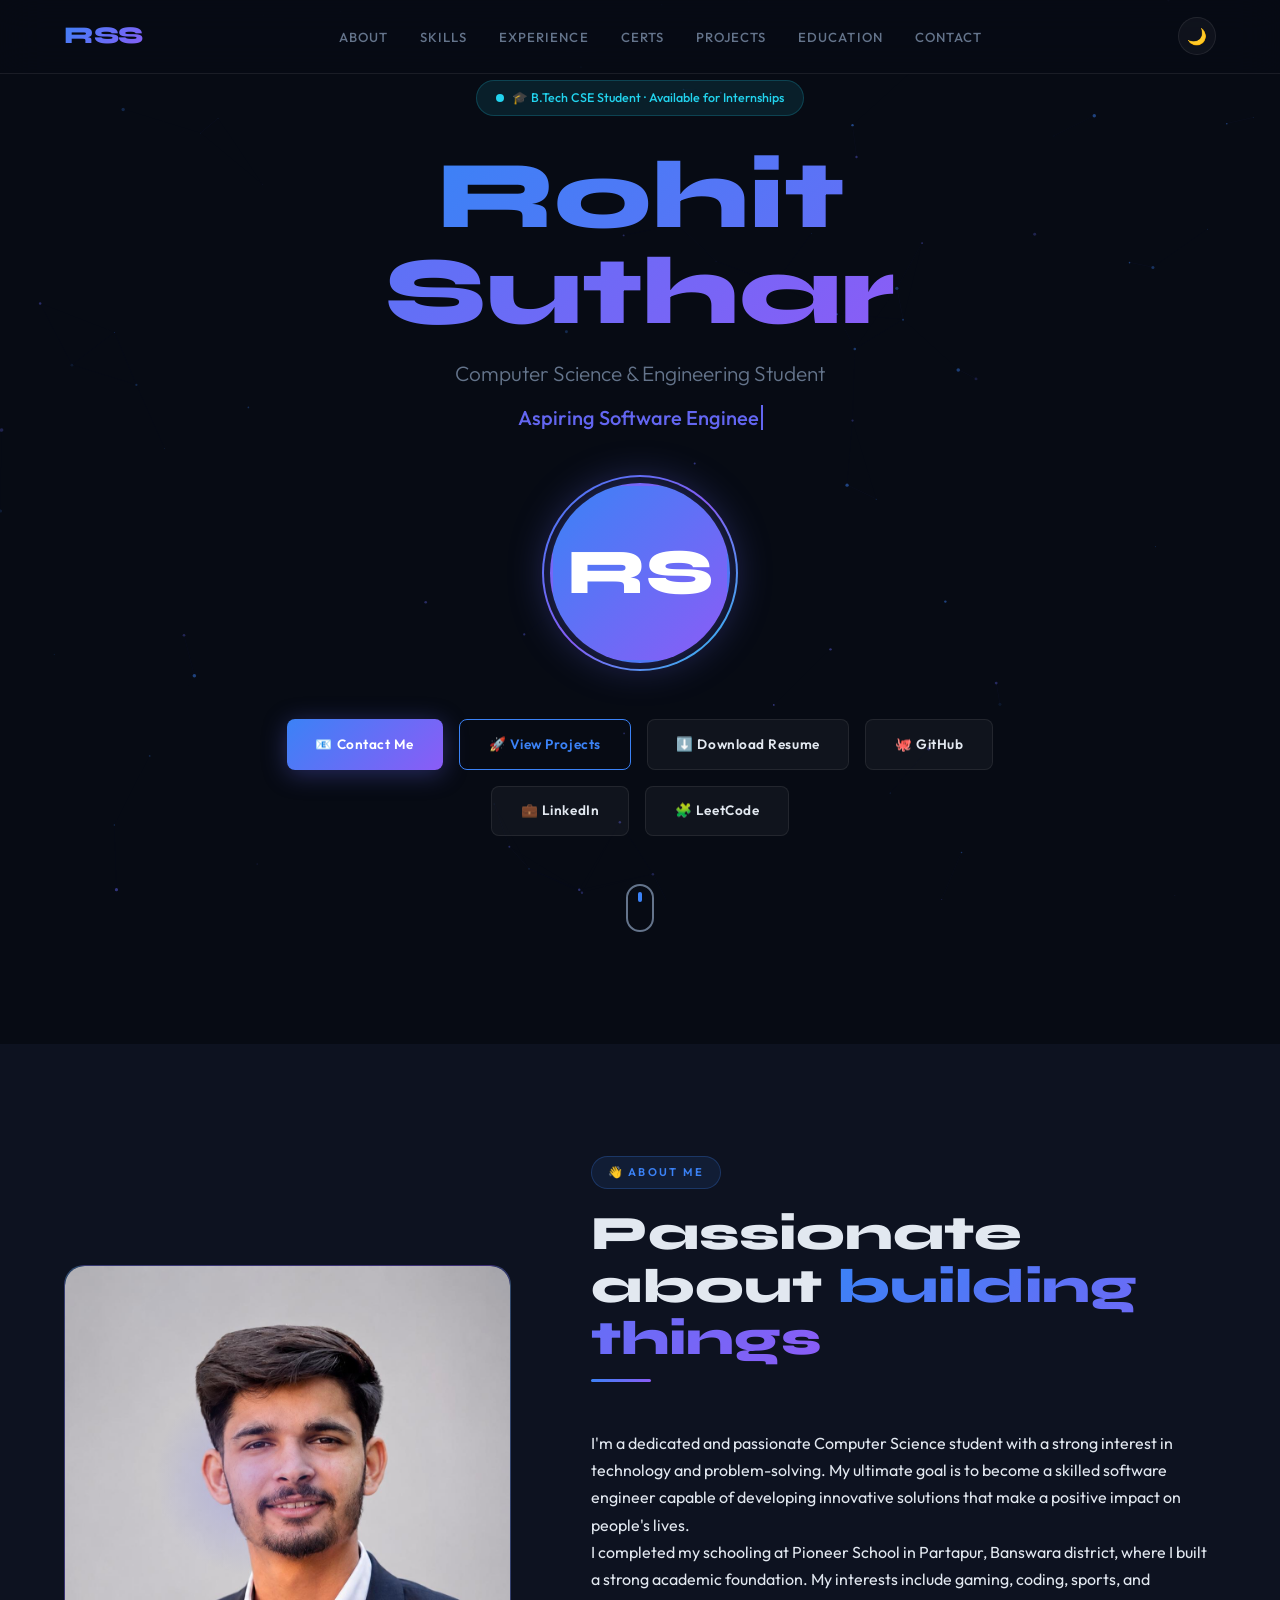
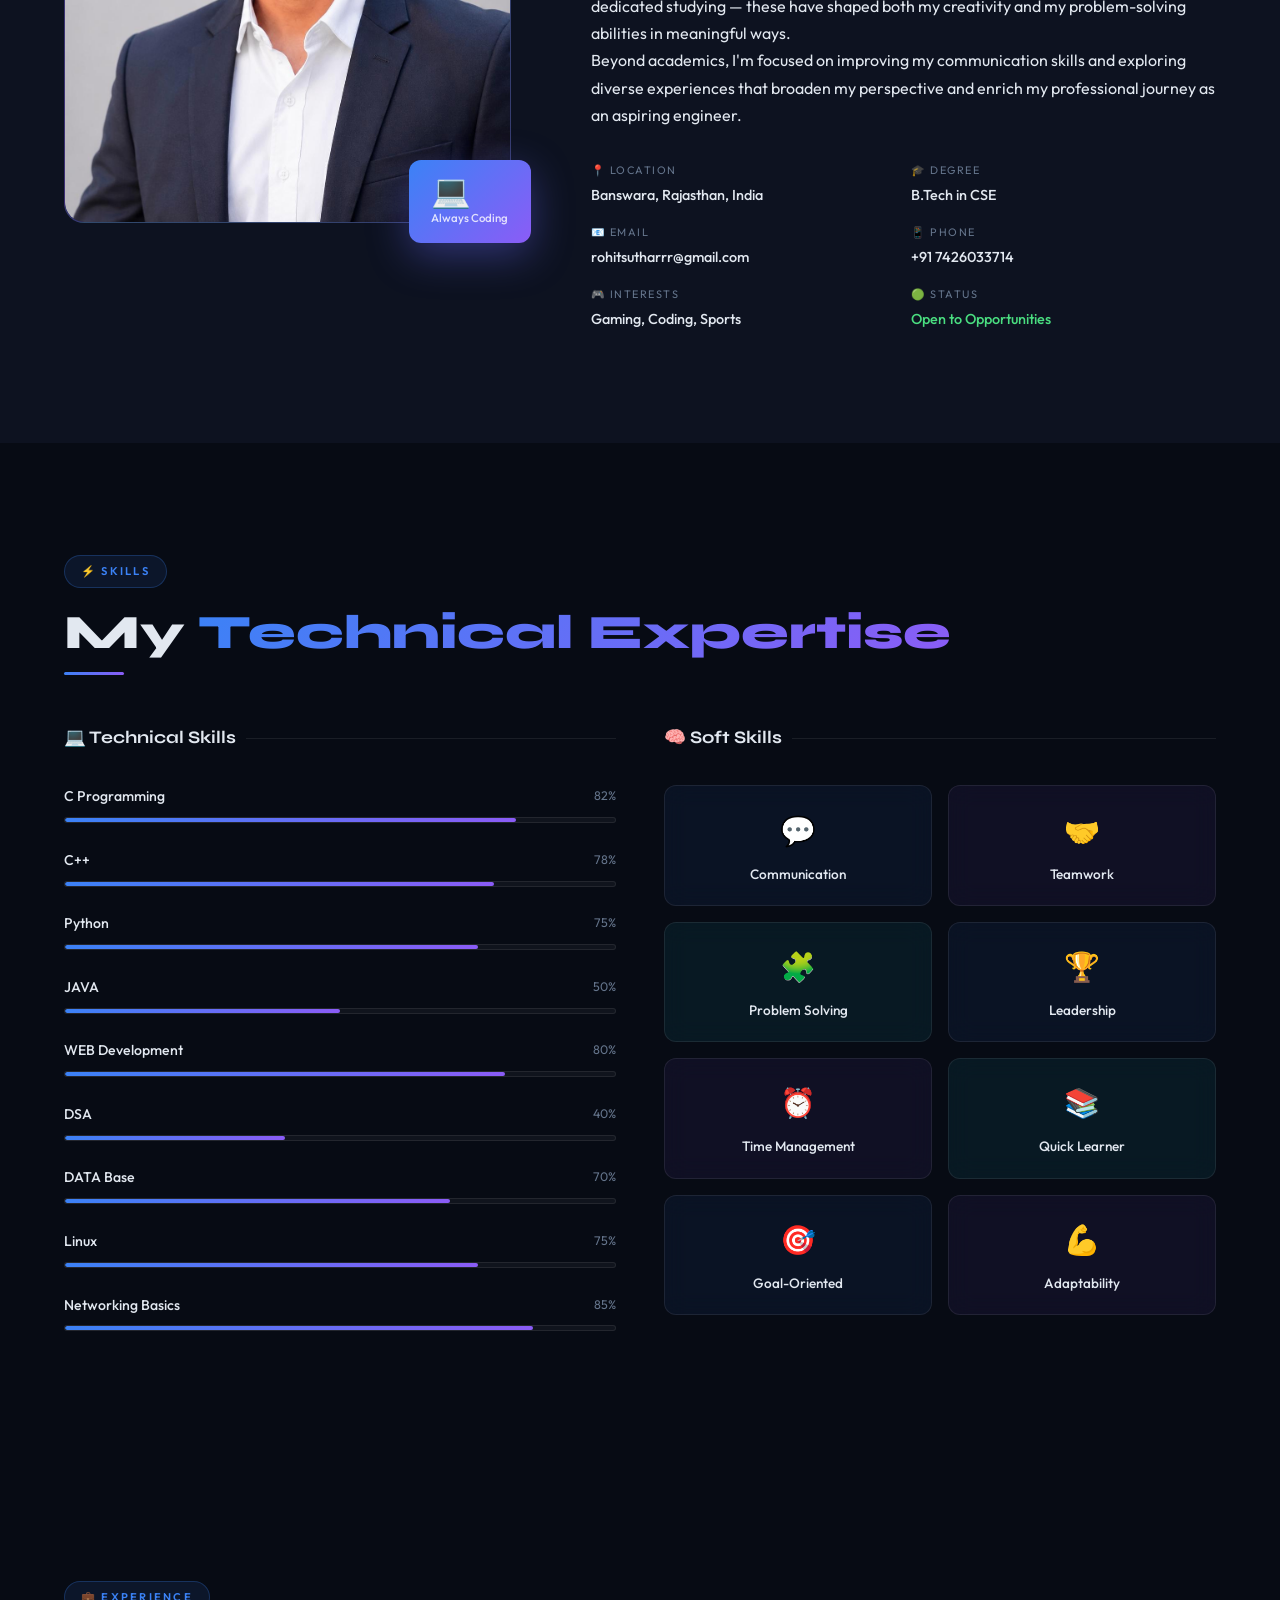
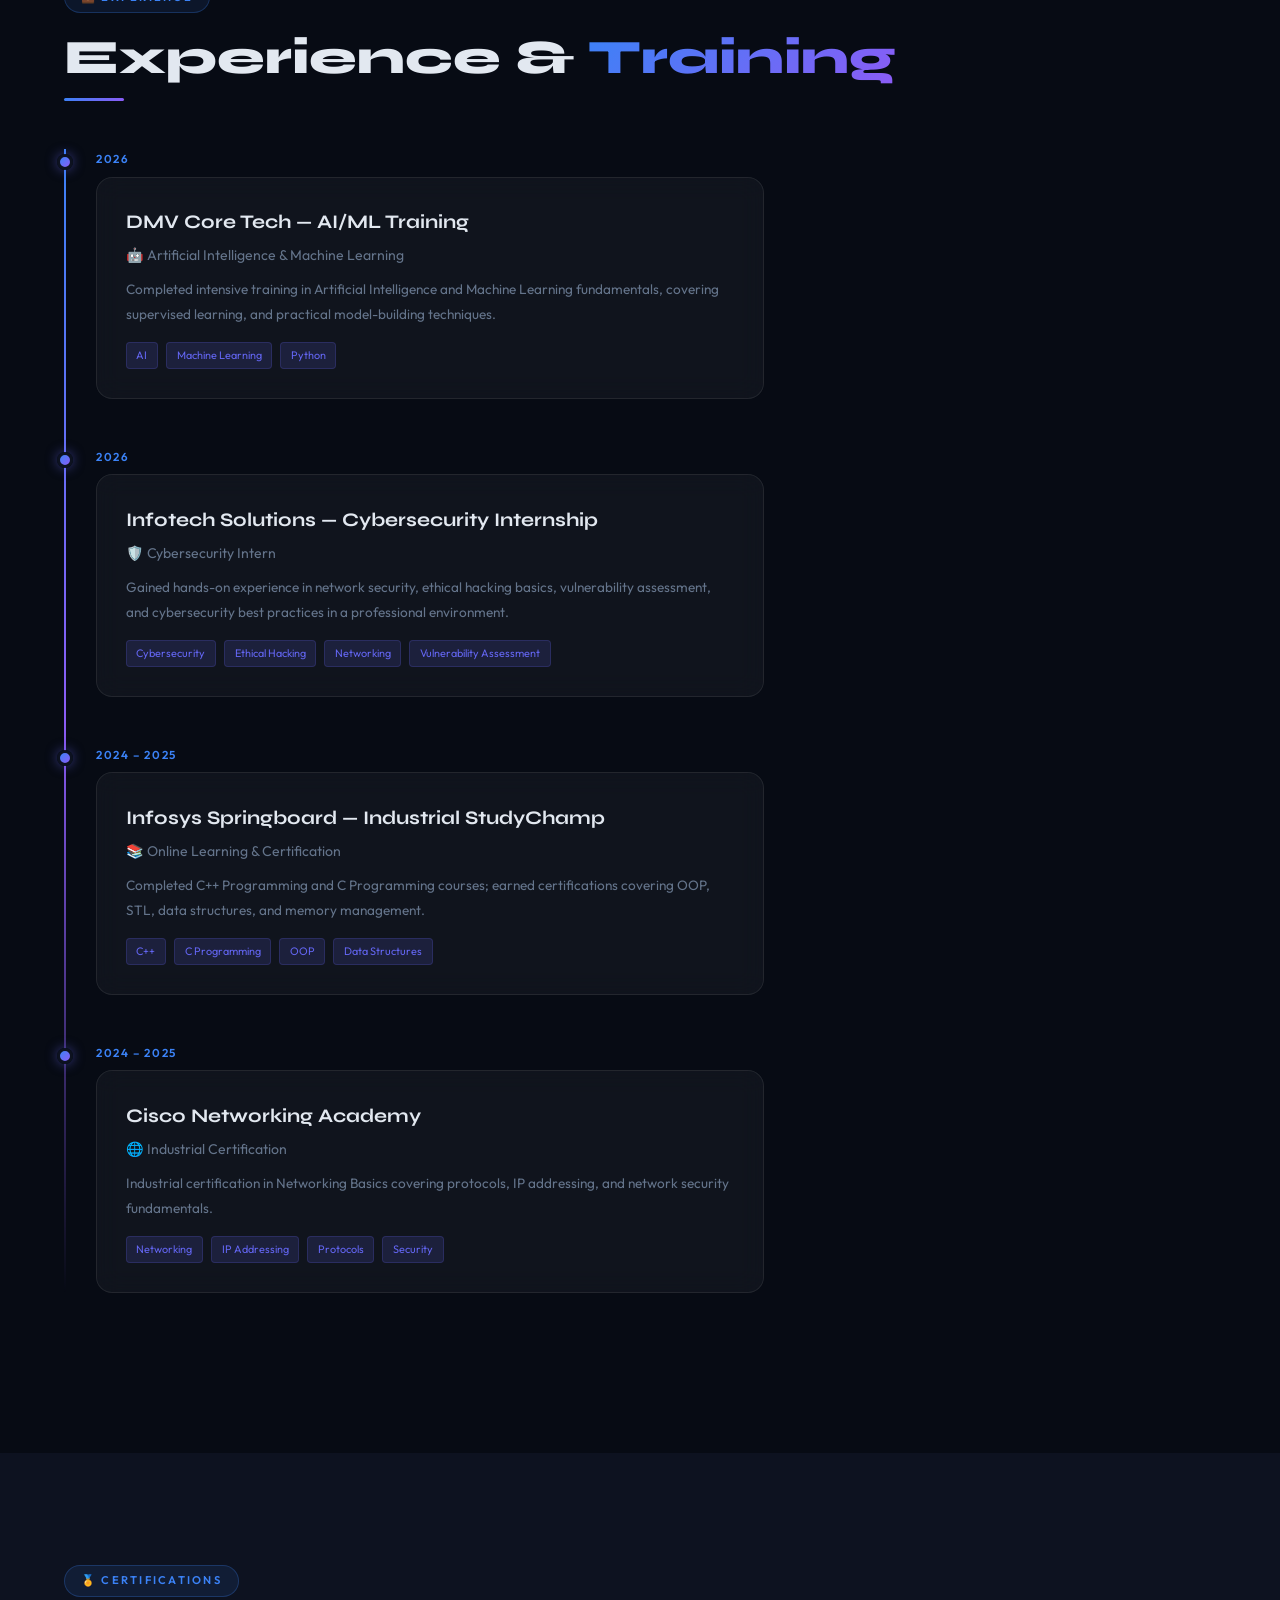
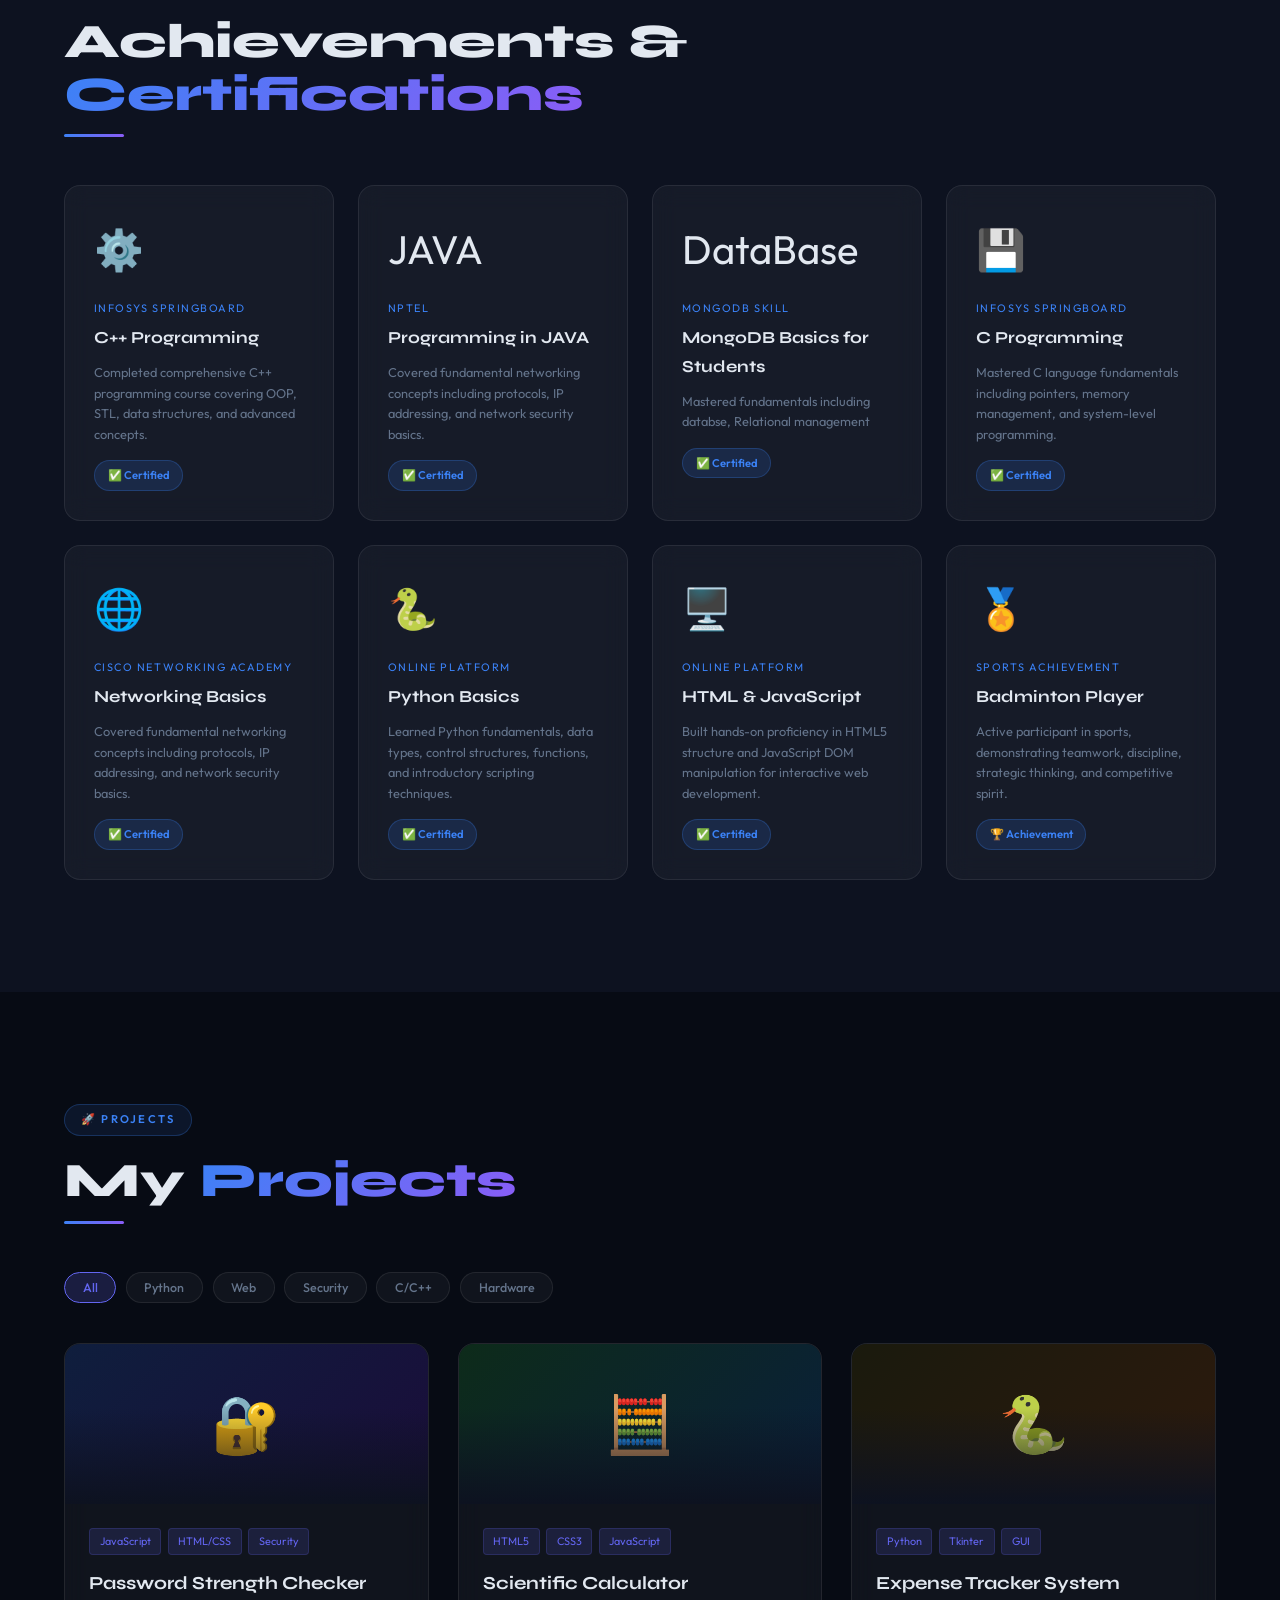
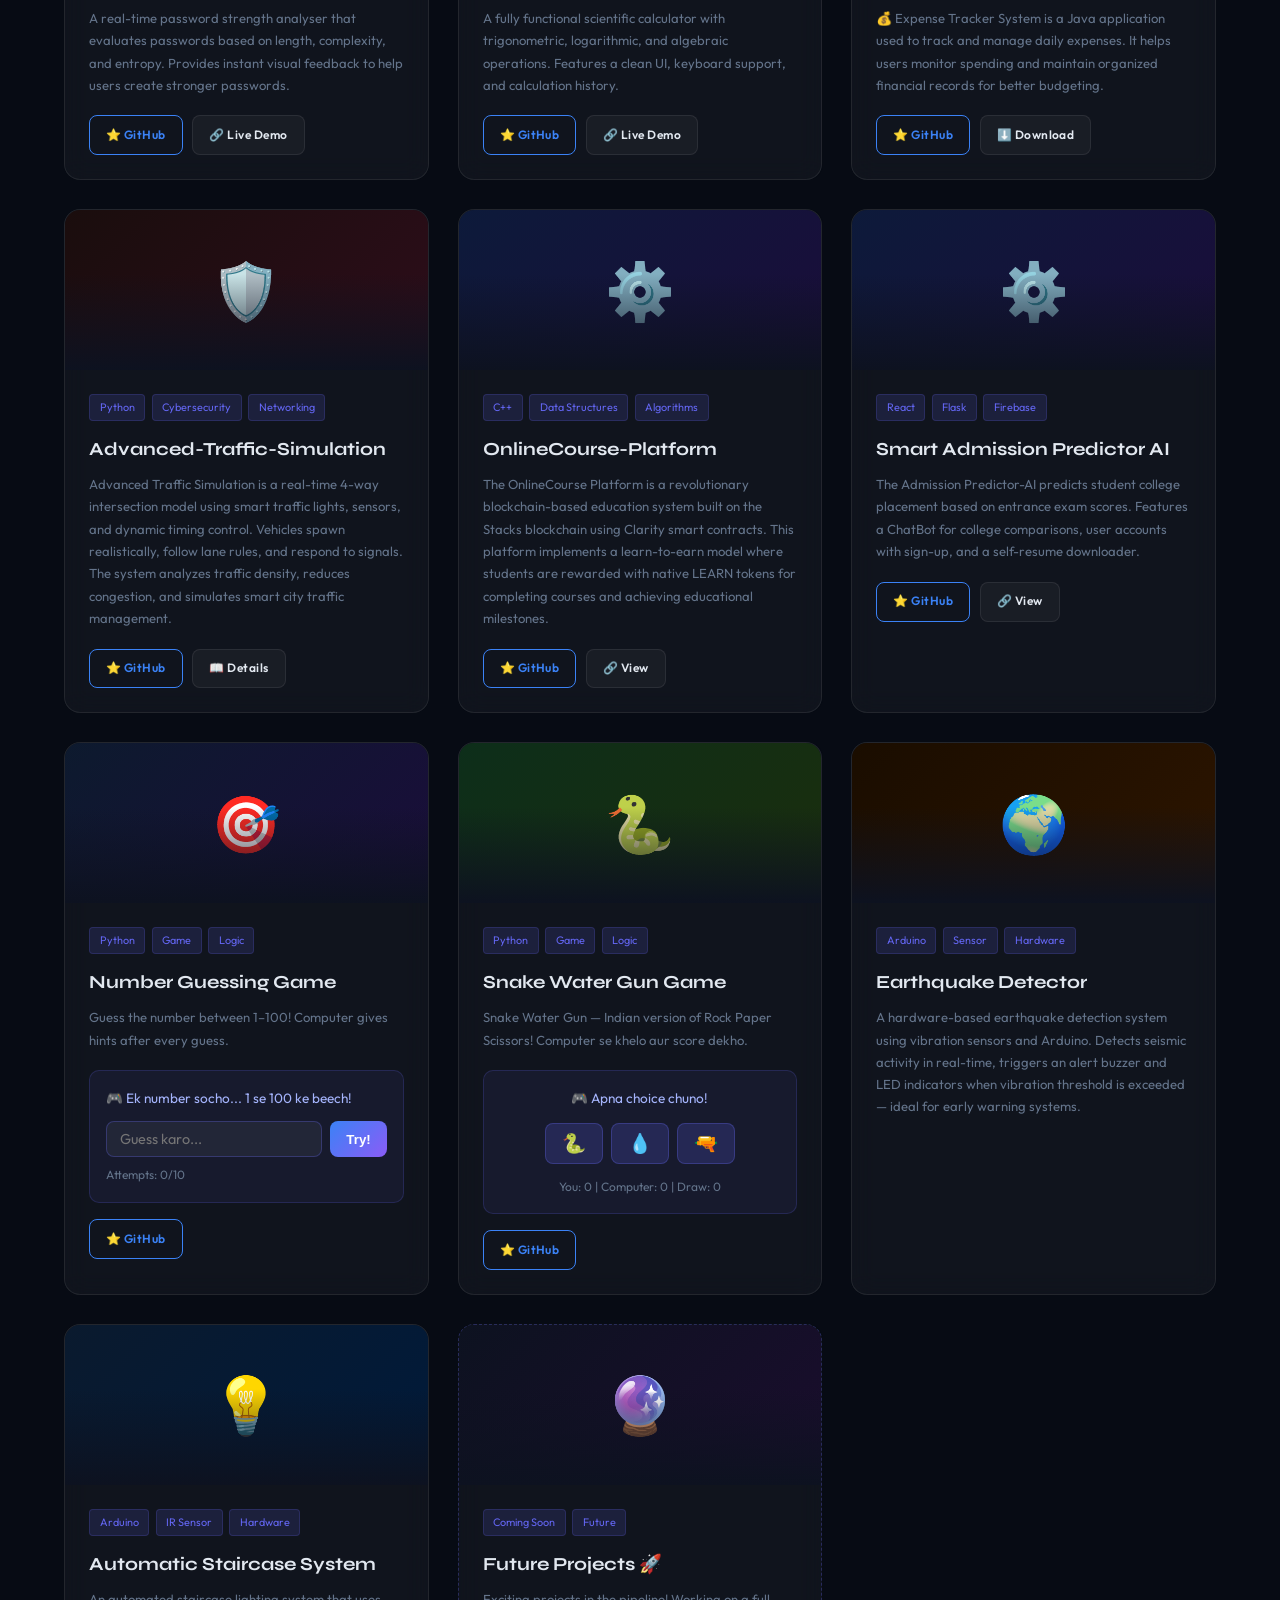
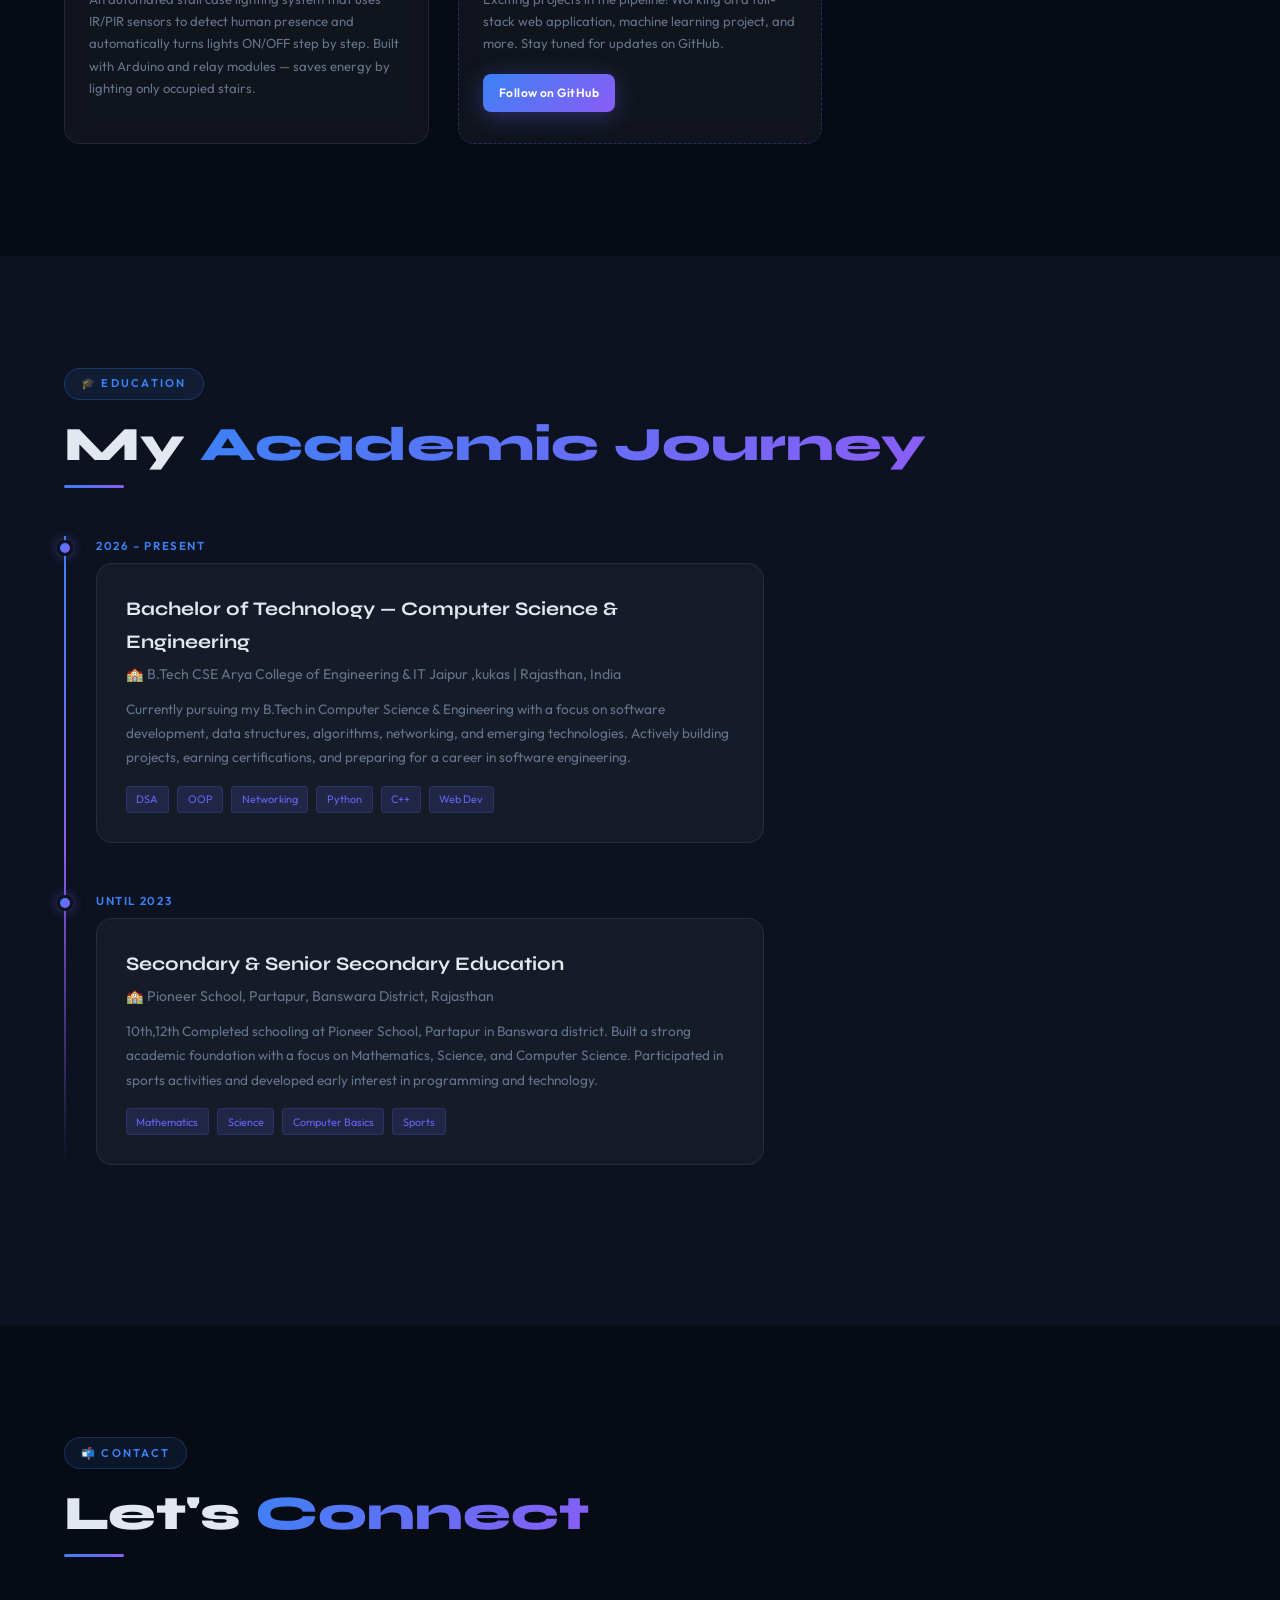
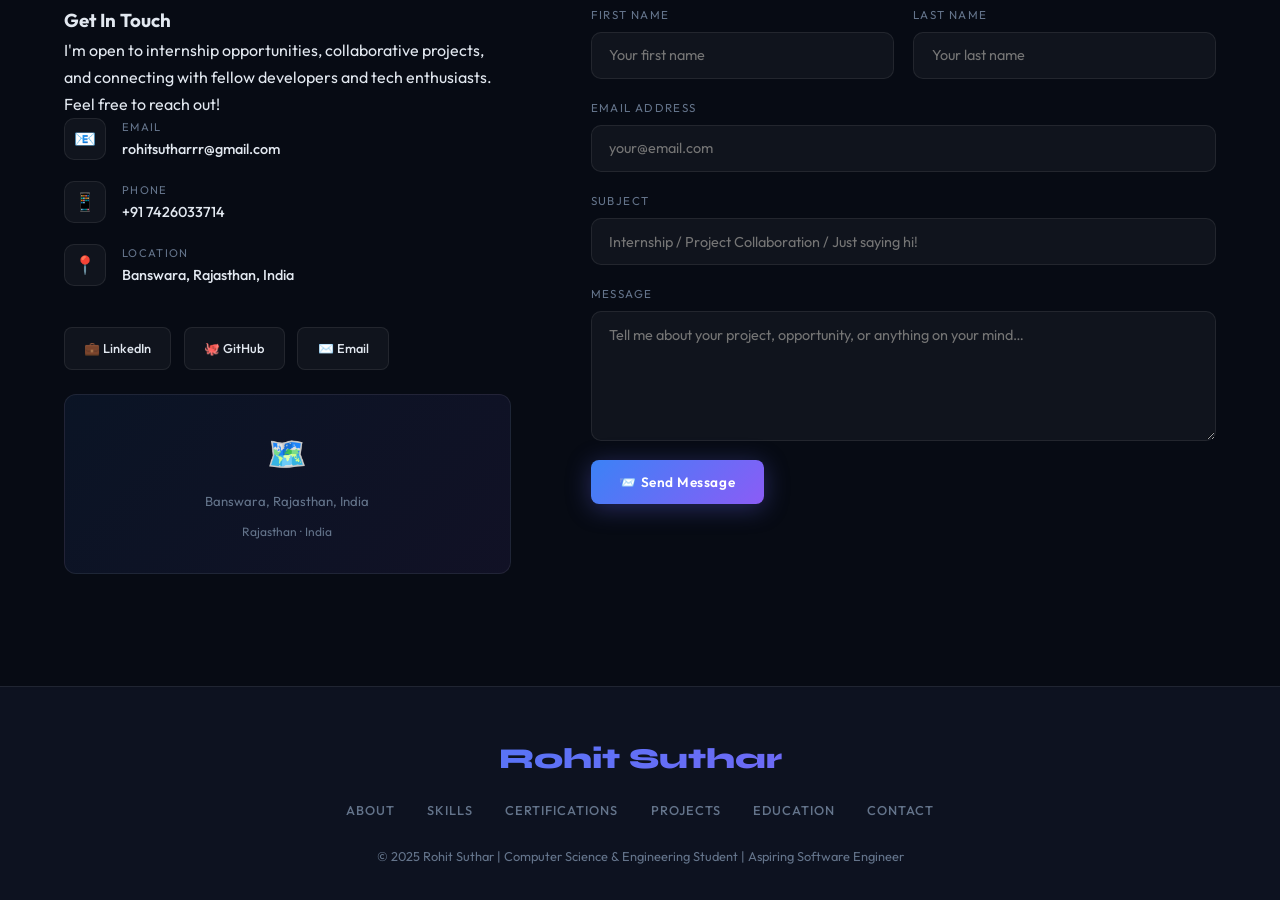
==== commit cd660949: "Update index.html" ====
--- a/index.html
+++ b/index.html
@@ -1,7 +1,7 @@
 <!DOCTYPE html>
 <html lang="en">
 
-<head>
+<head> 
   <meta charset="UTF-8" />
   <meta name="viewport" content="width=device-width, initial-scale=1.0" />
   <meta name="description"
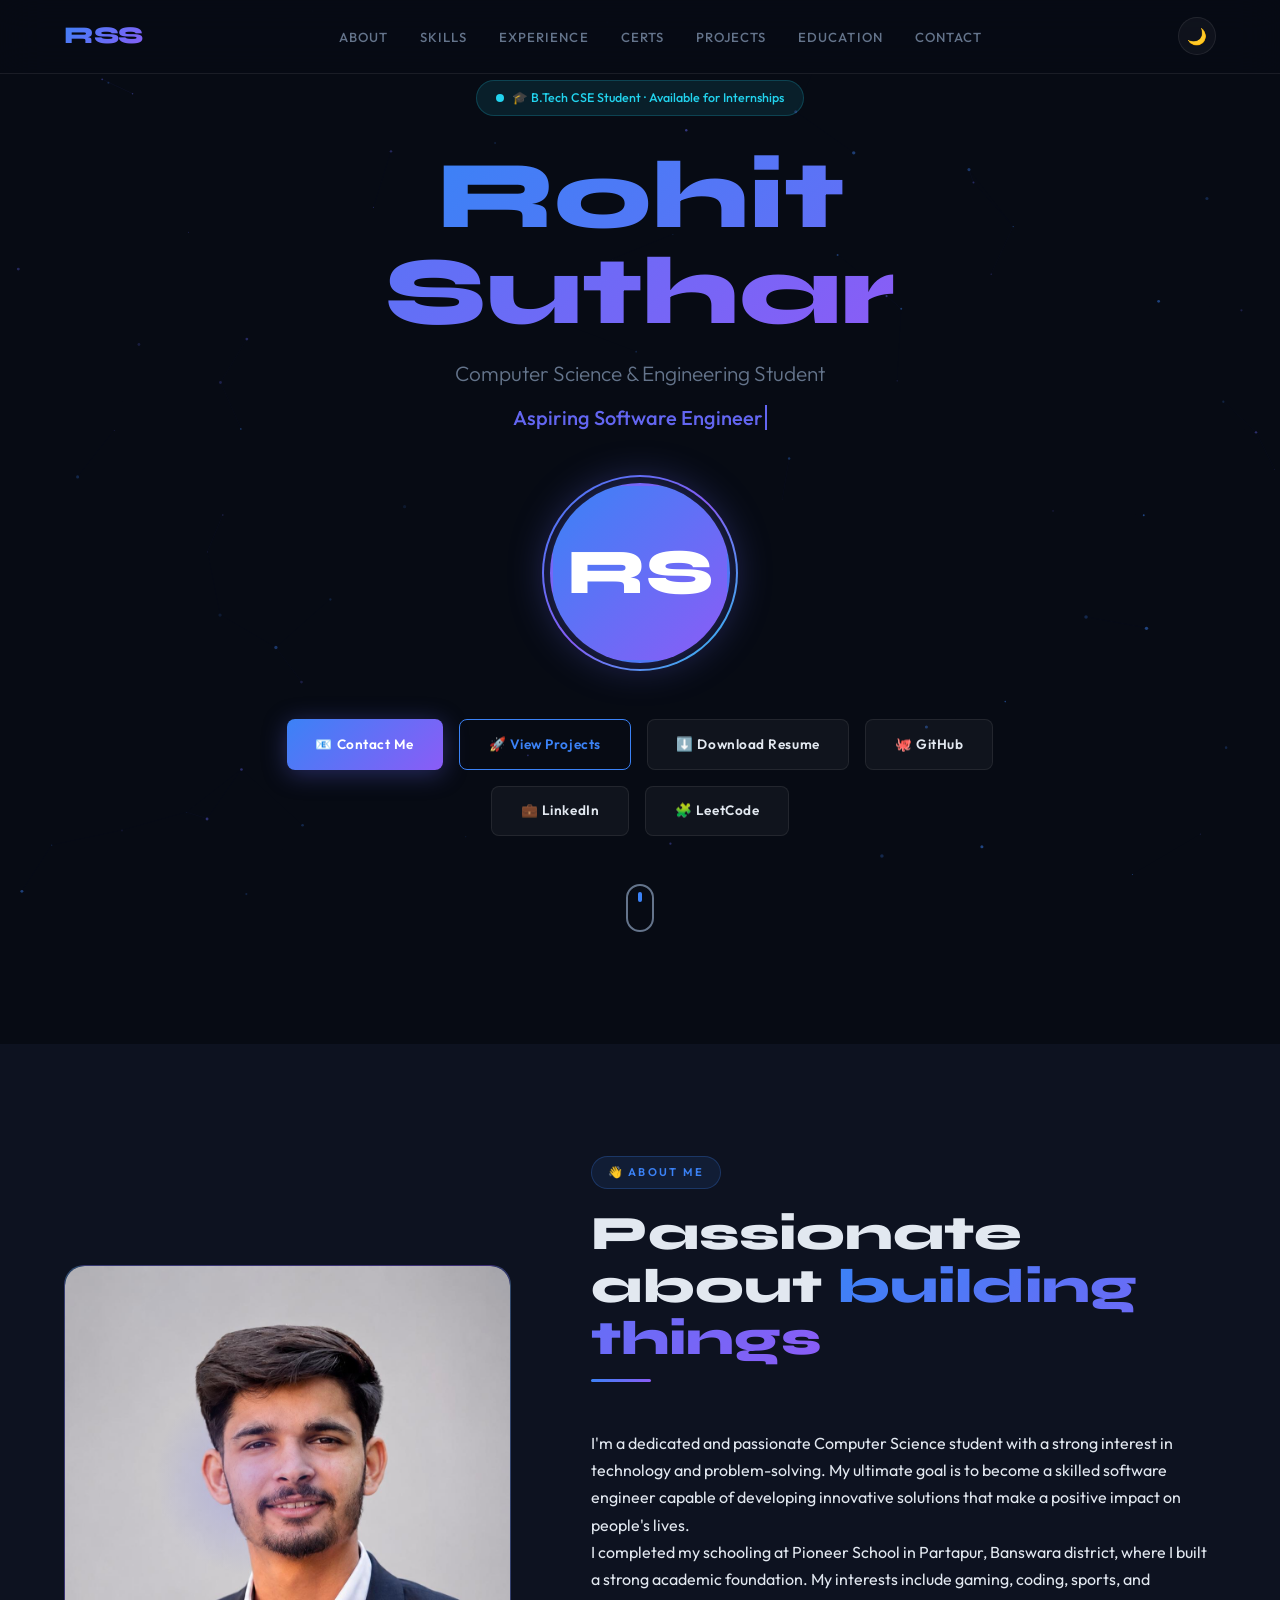
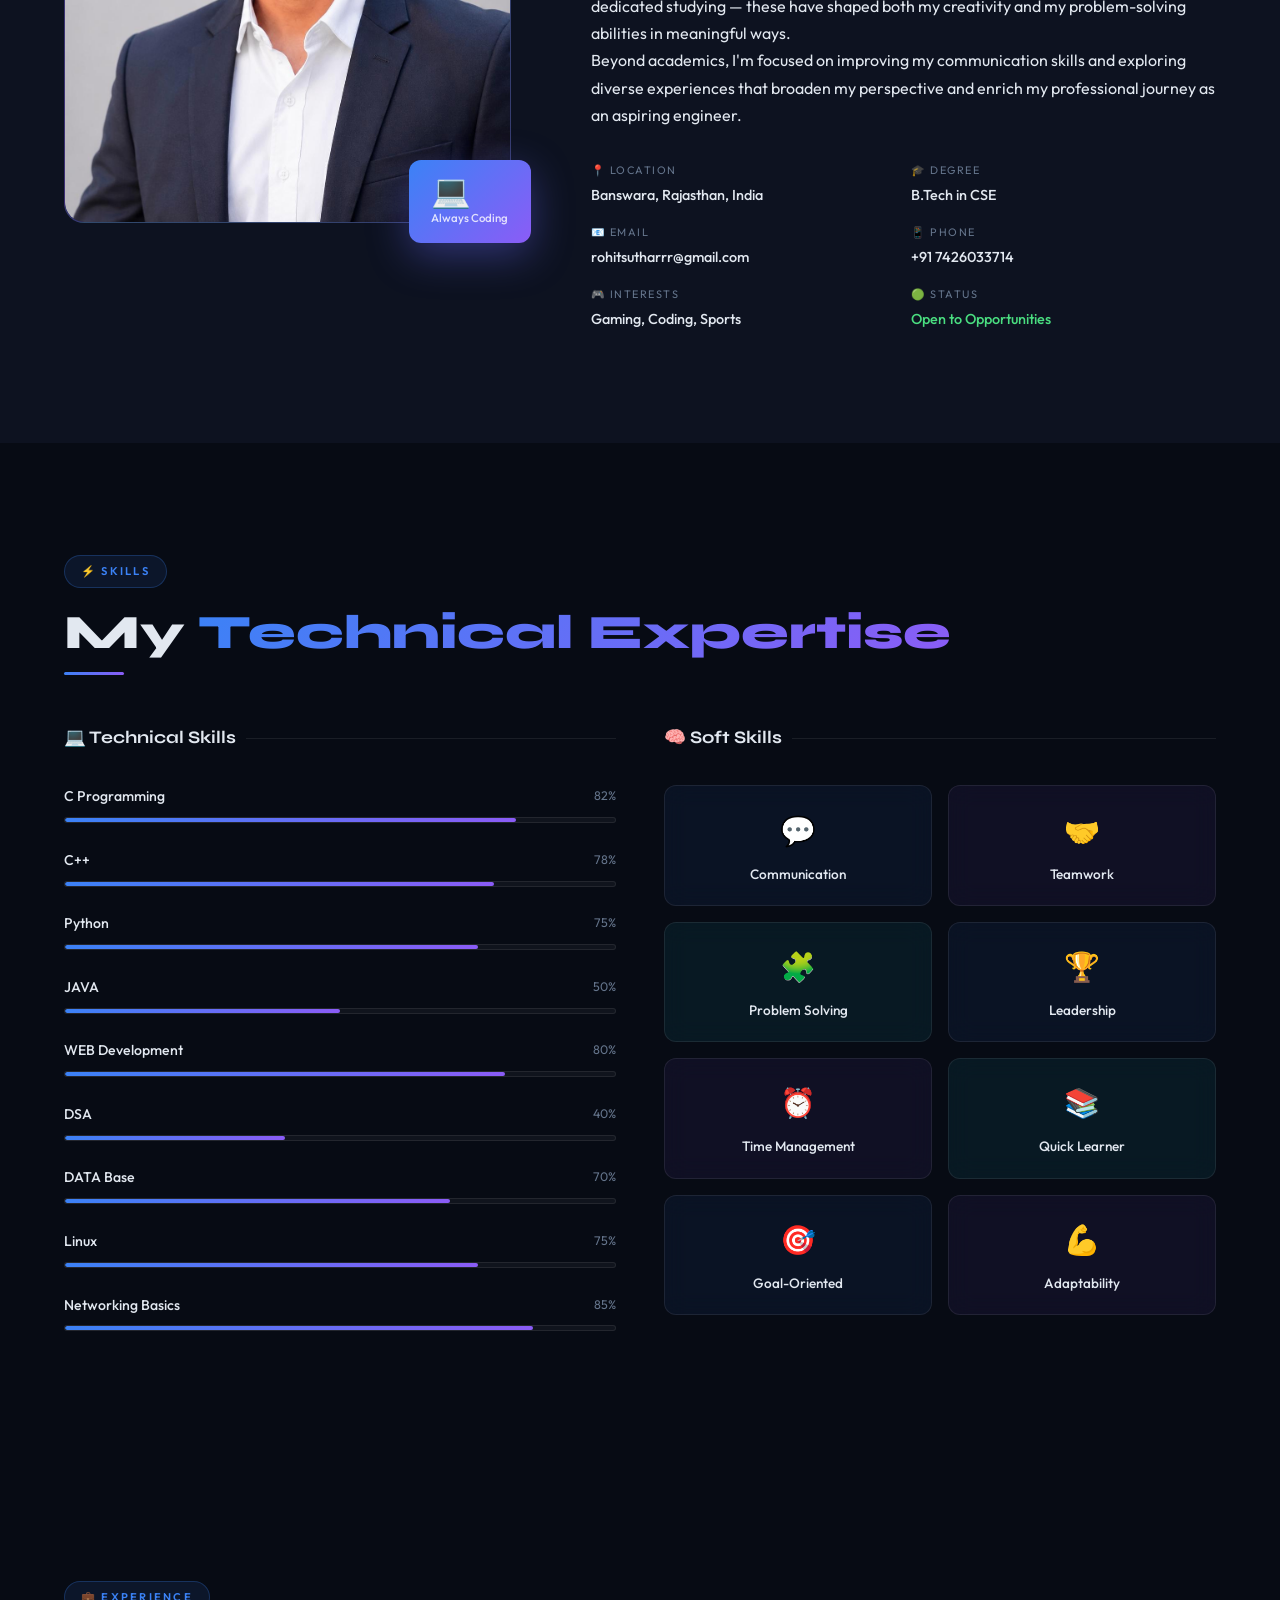
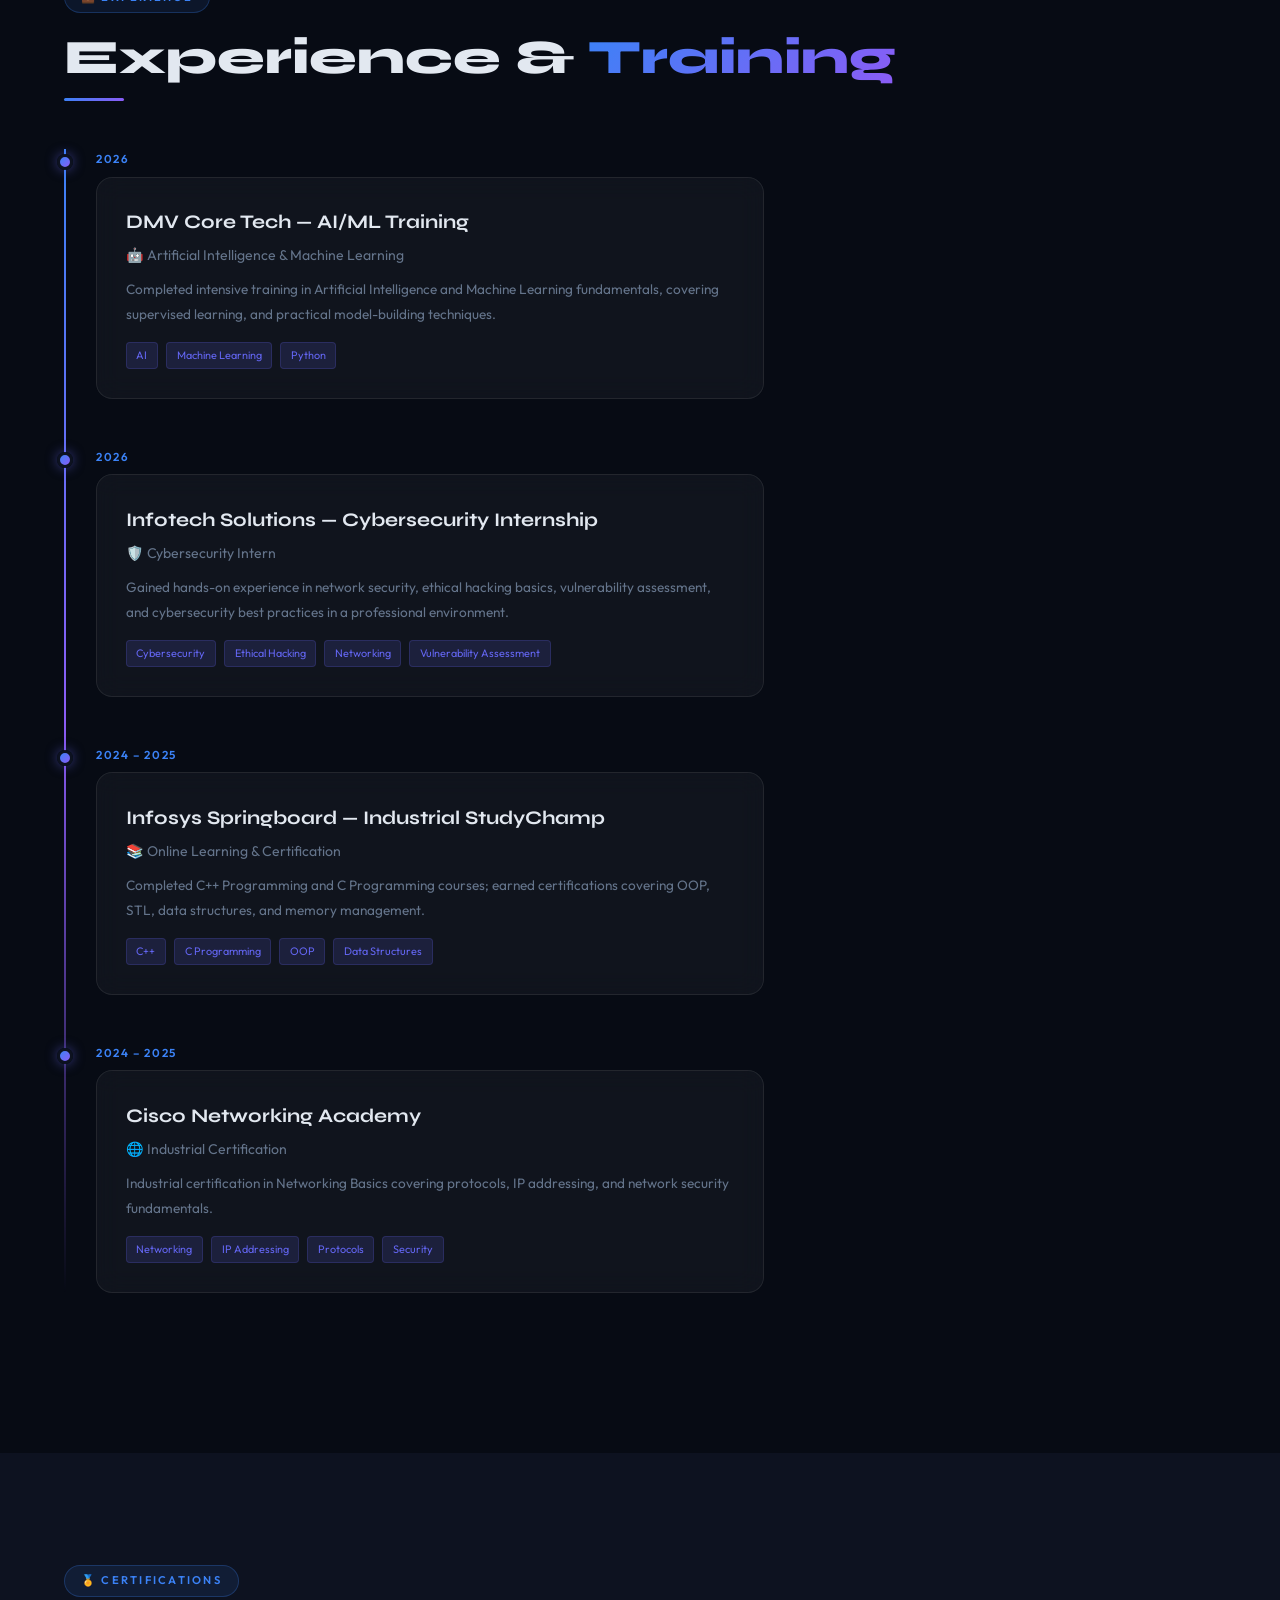
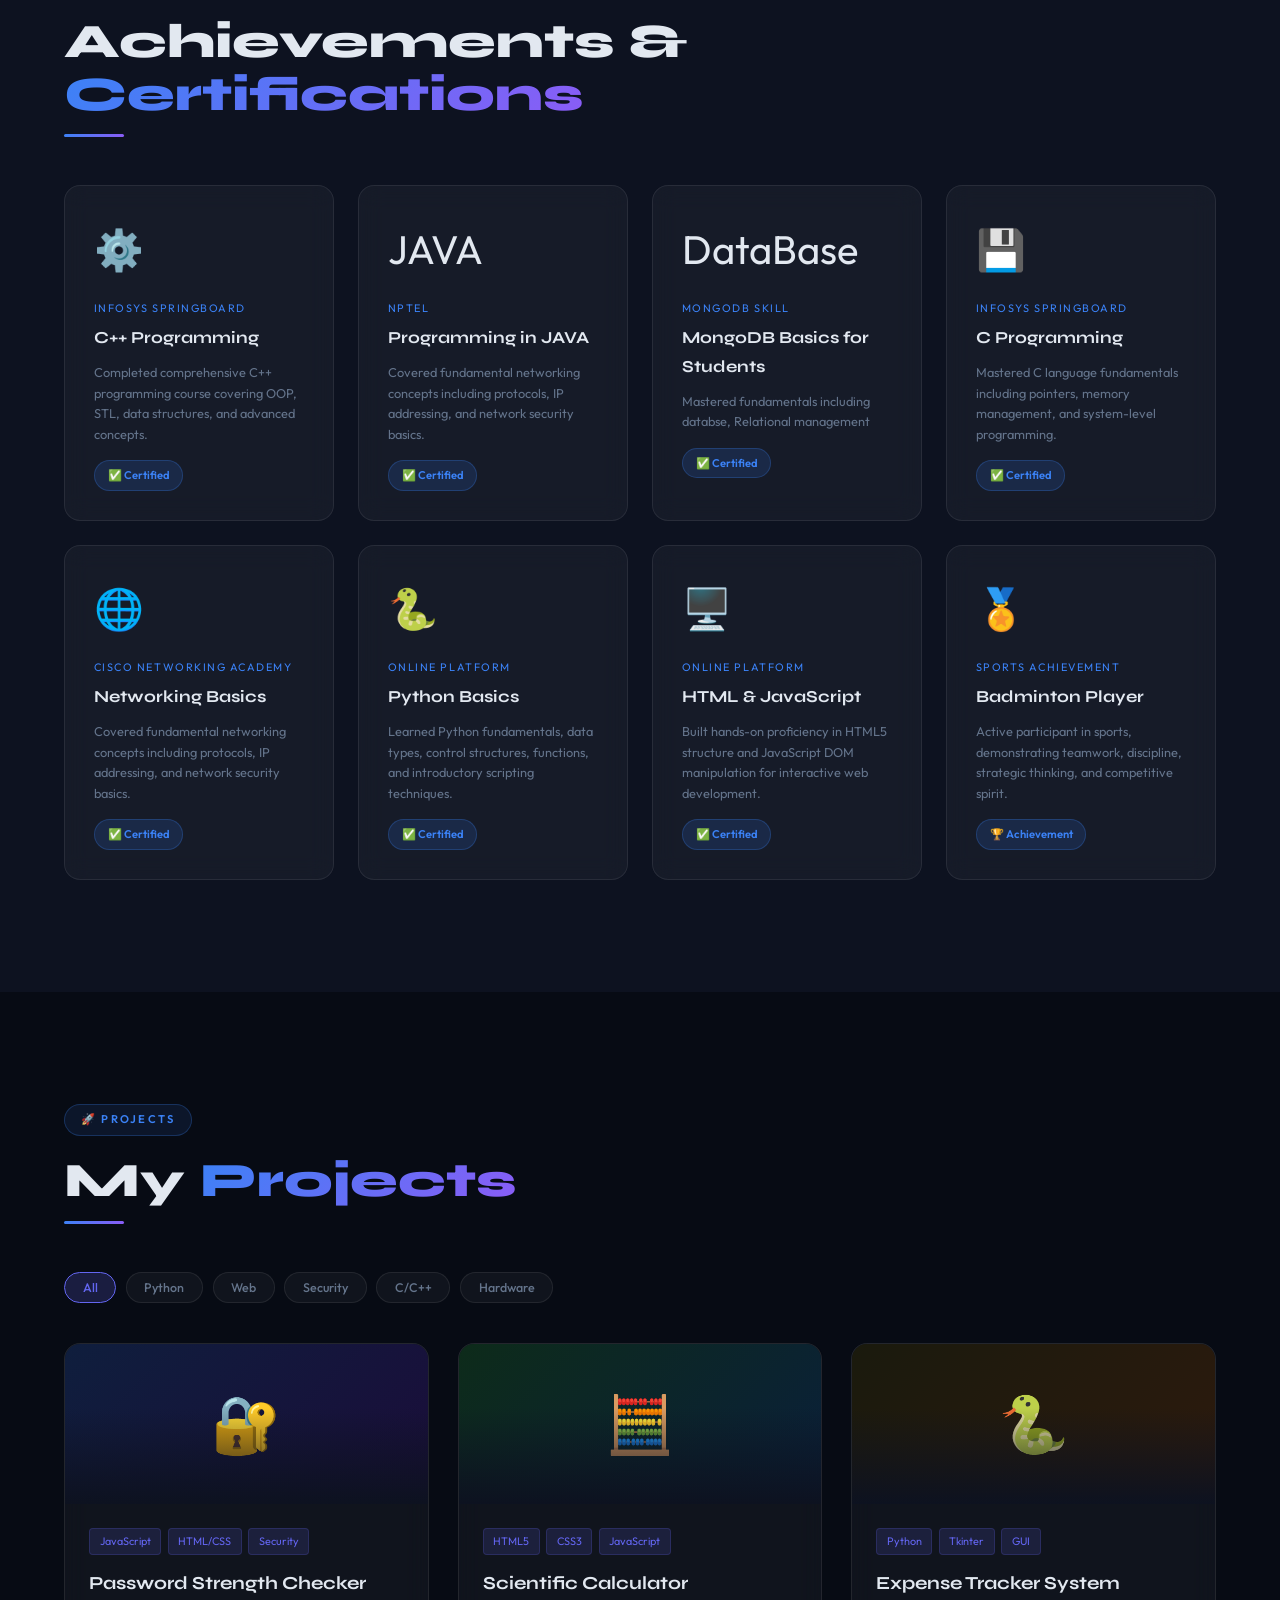
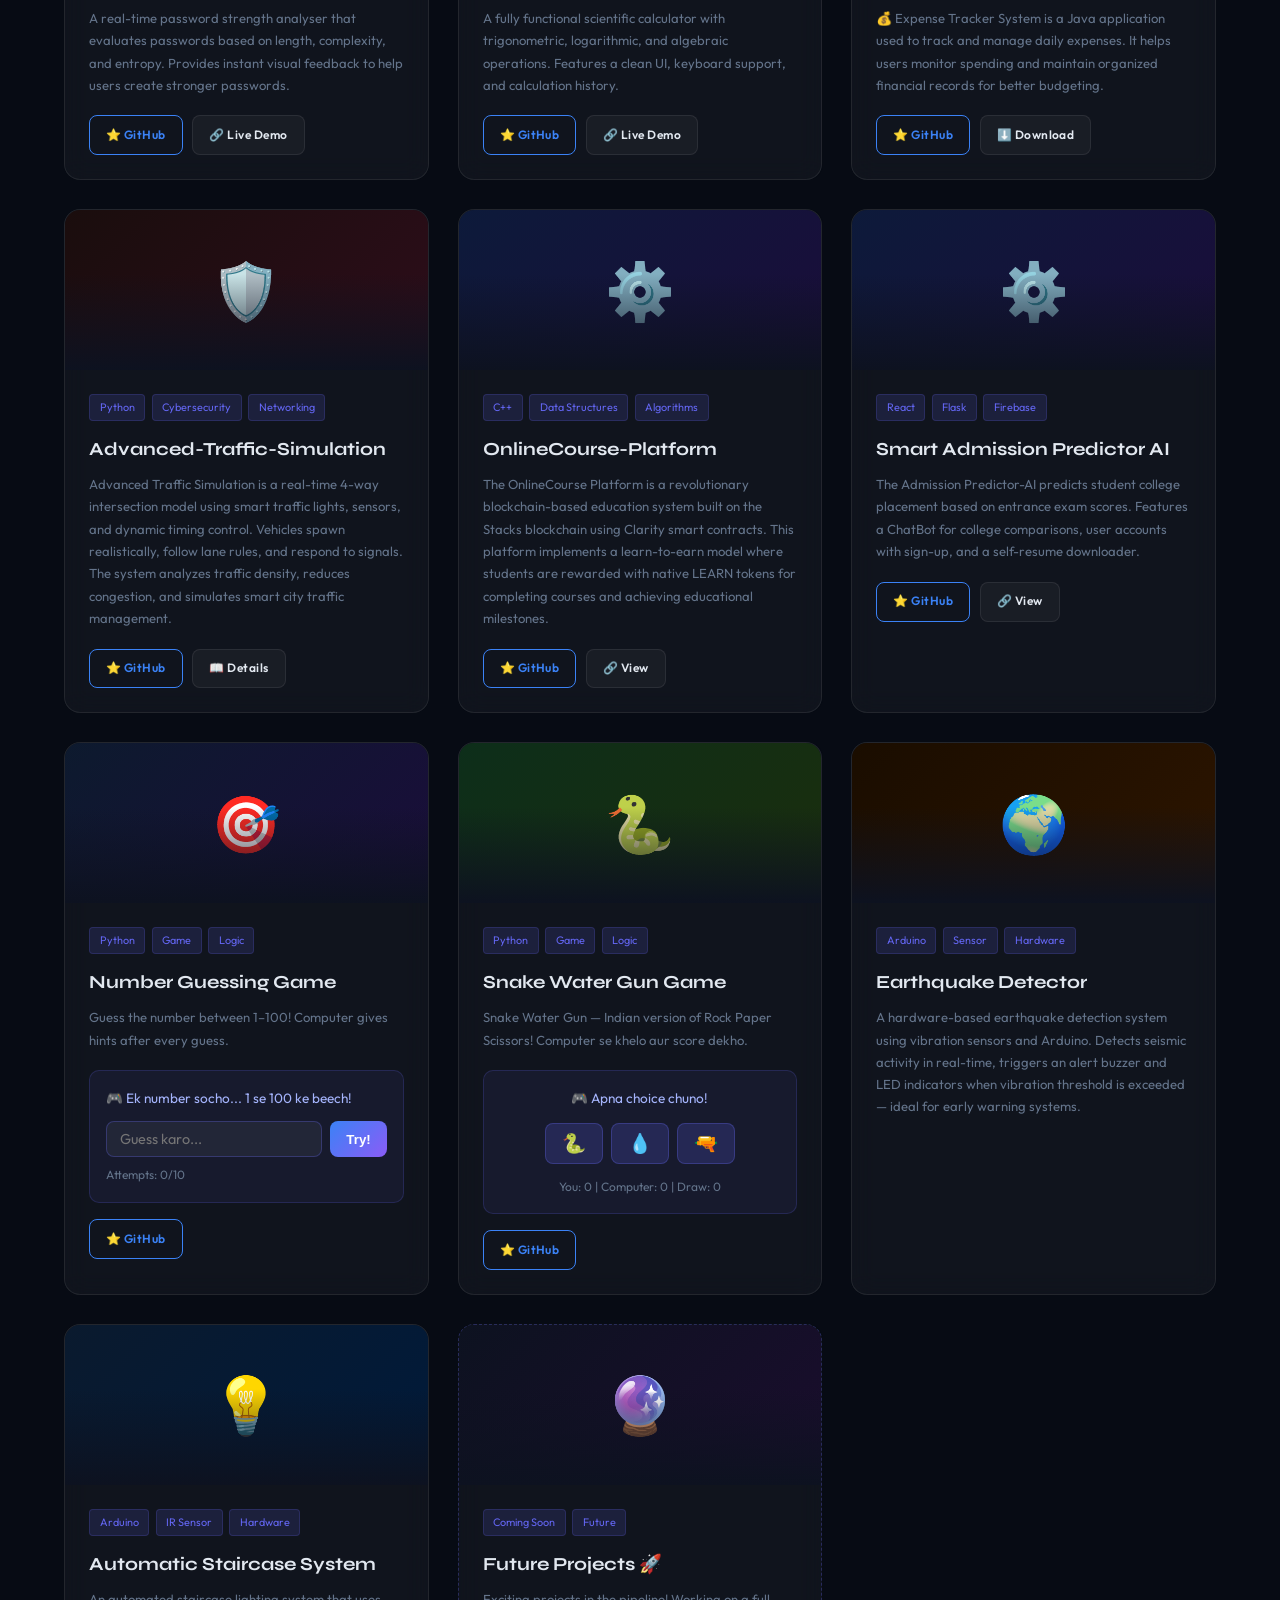
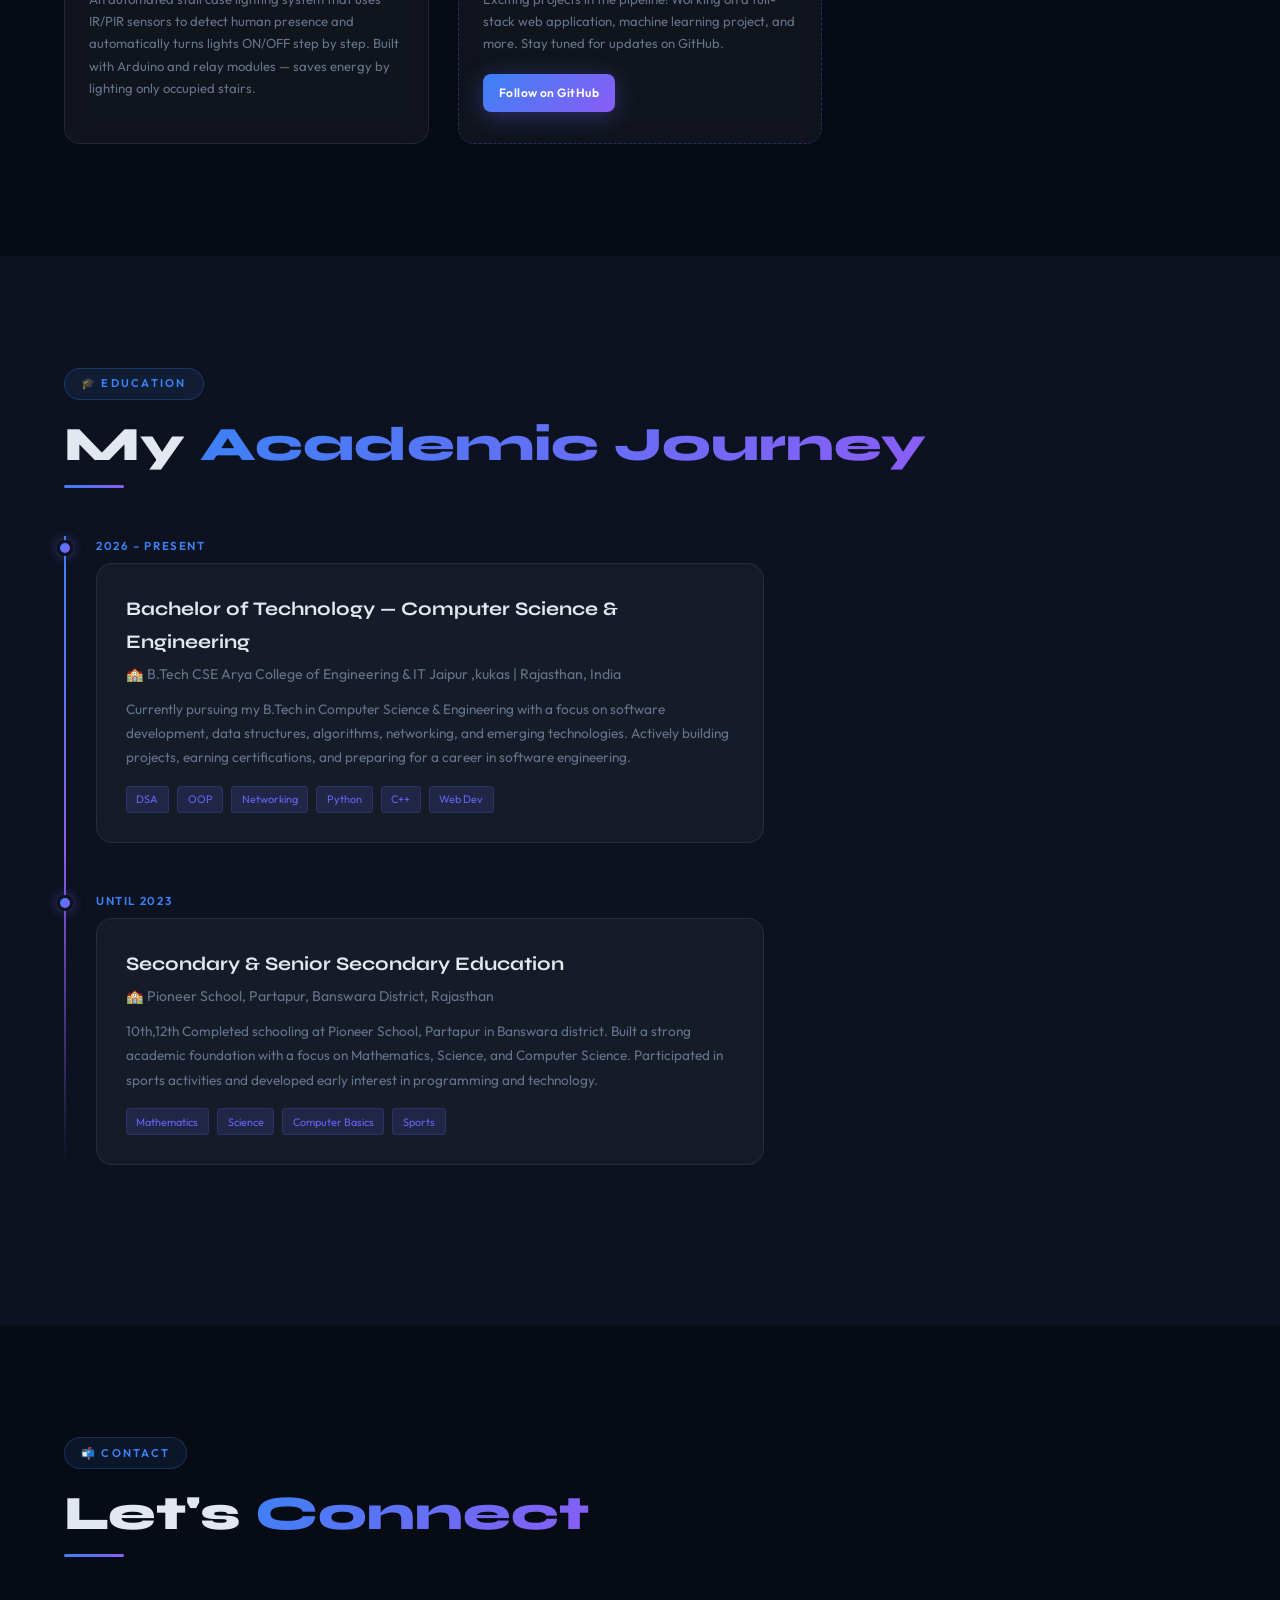
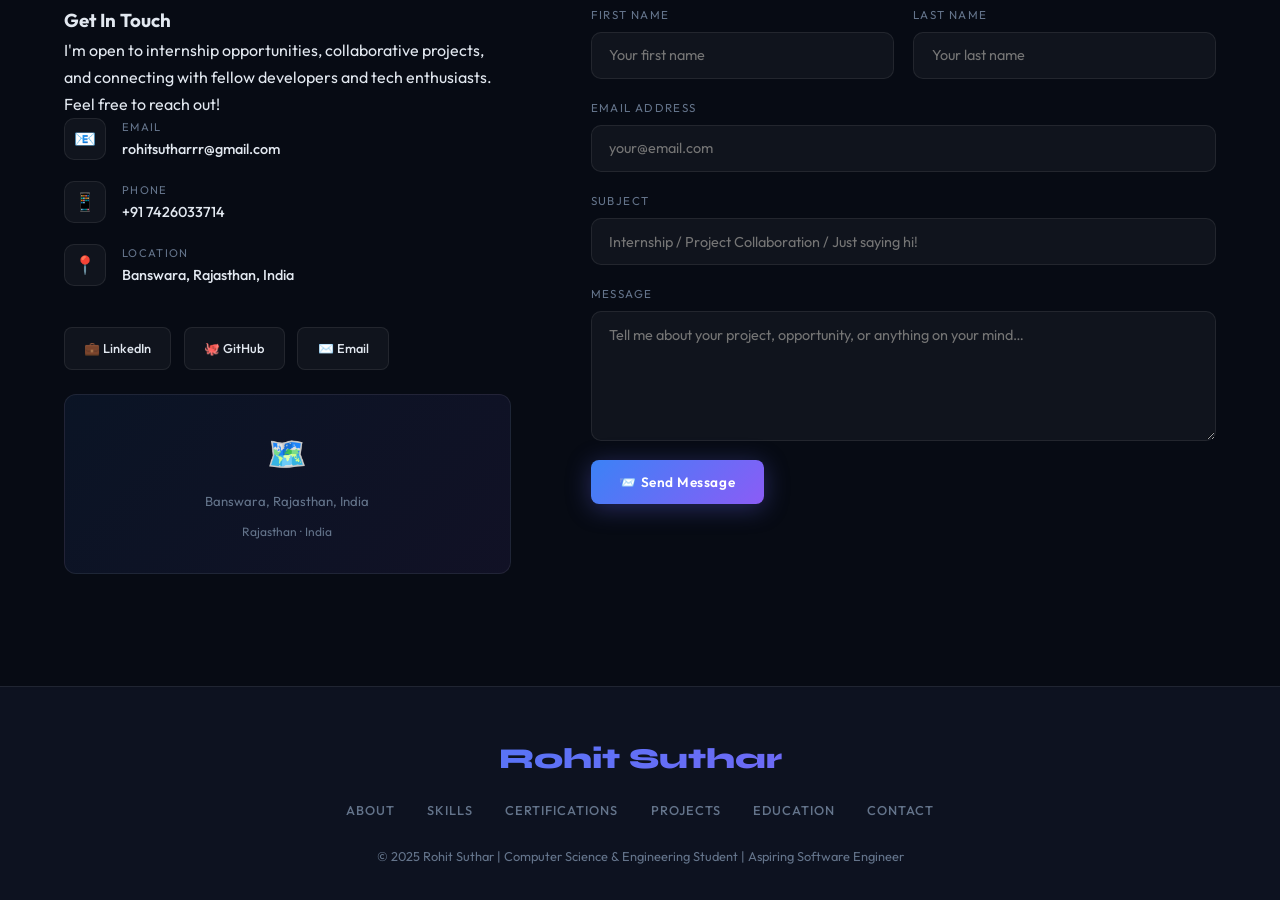
==== commit d985b8f9: "Update index.html" ====
--- a/index.html
+++ b/index.html
@@ -503,7 +503,7 @@
 
     @keyframes fadeDown {
       from {
-        opacity: 0;
+        opacity: 0; 
         transform: translateY(-20px)
       }
 
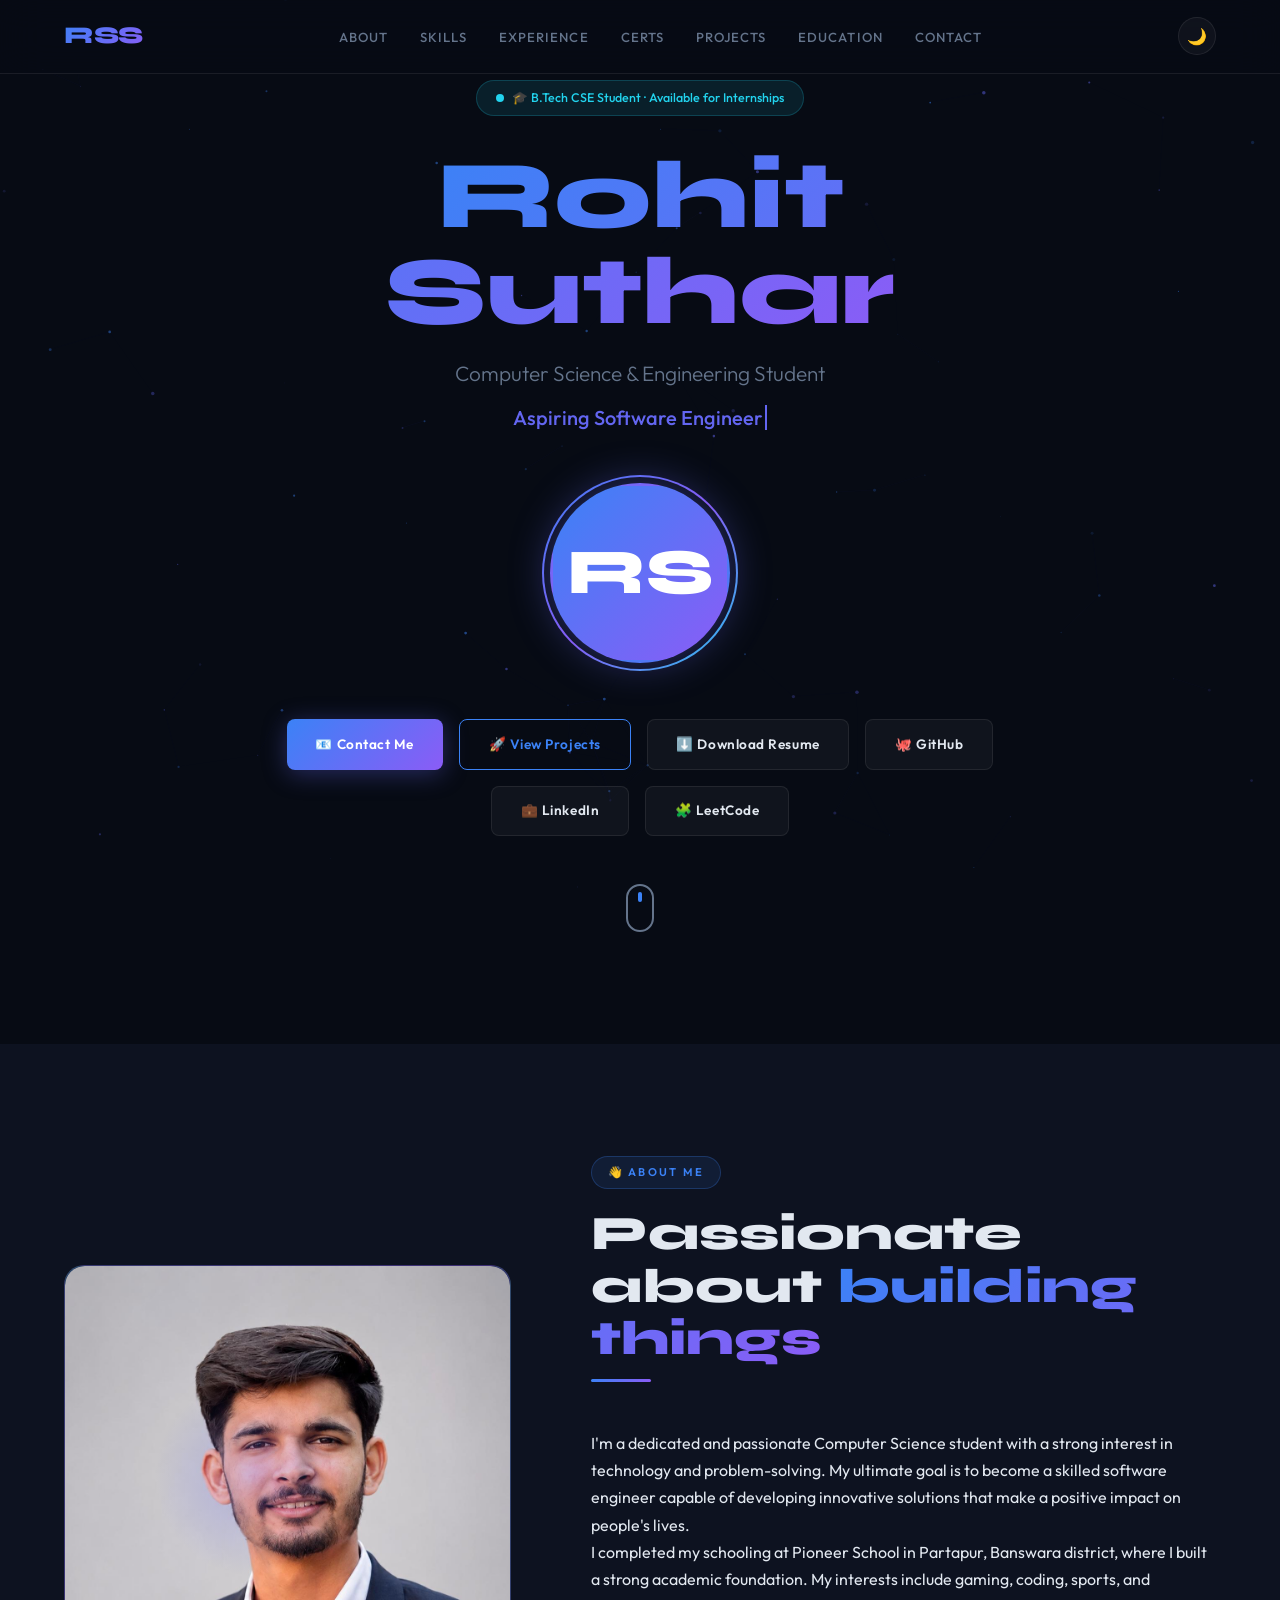
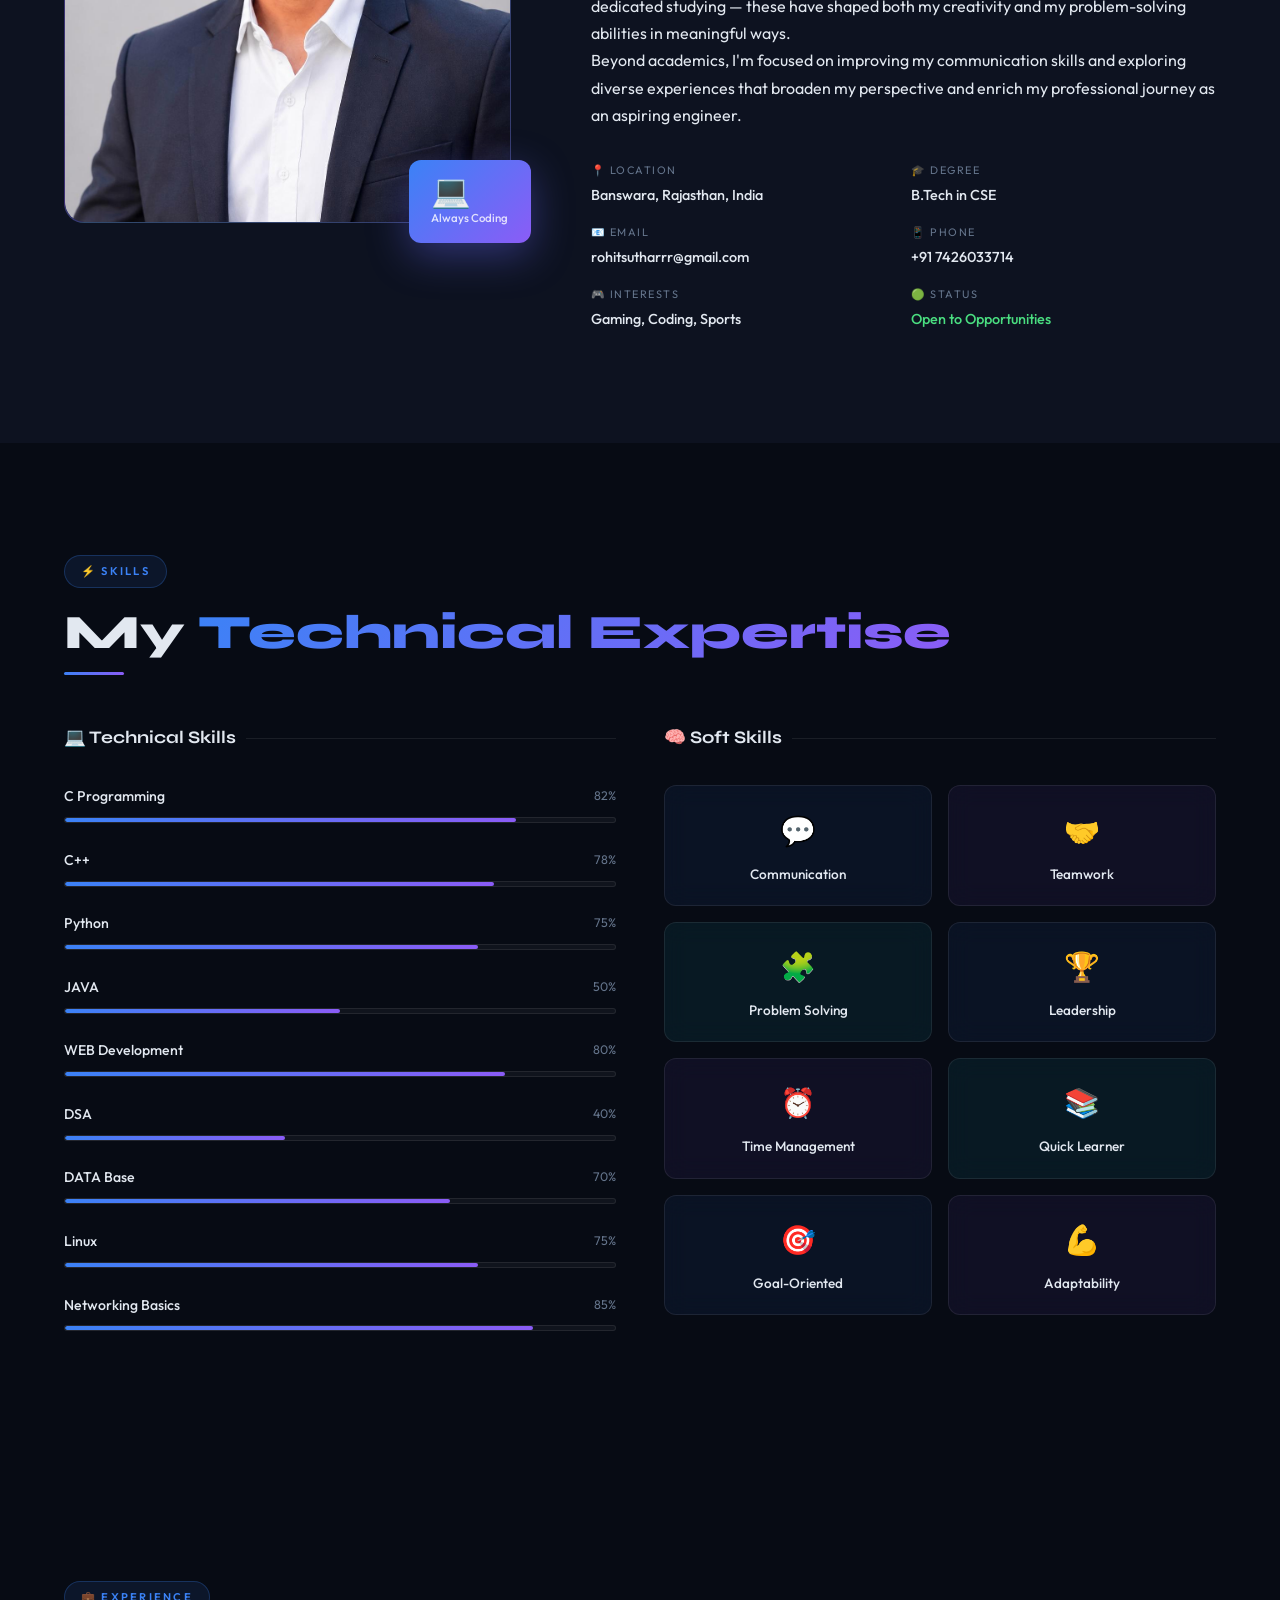
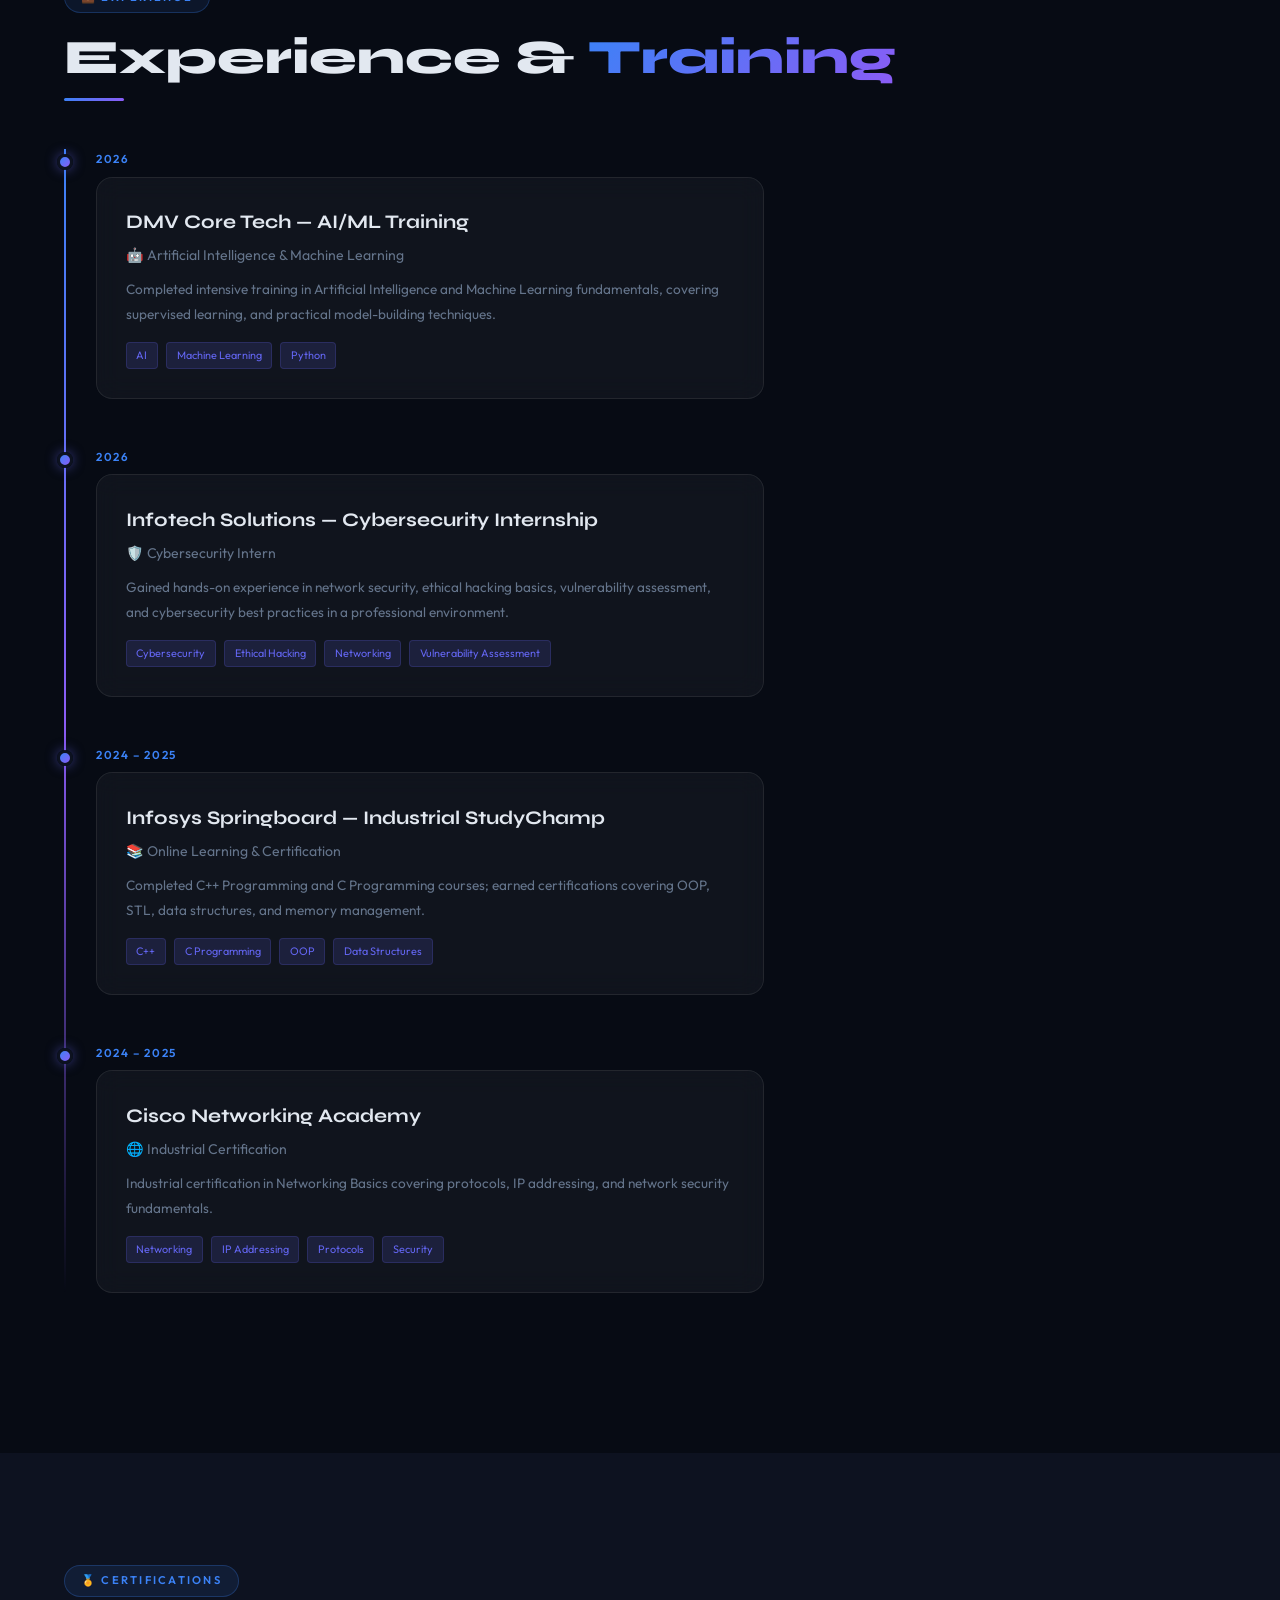
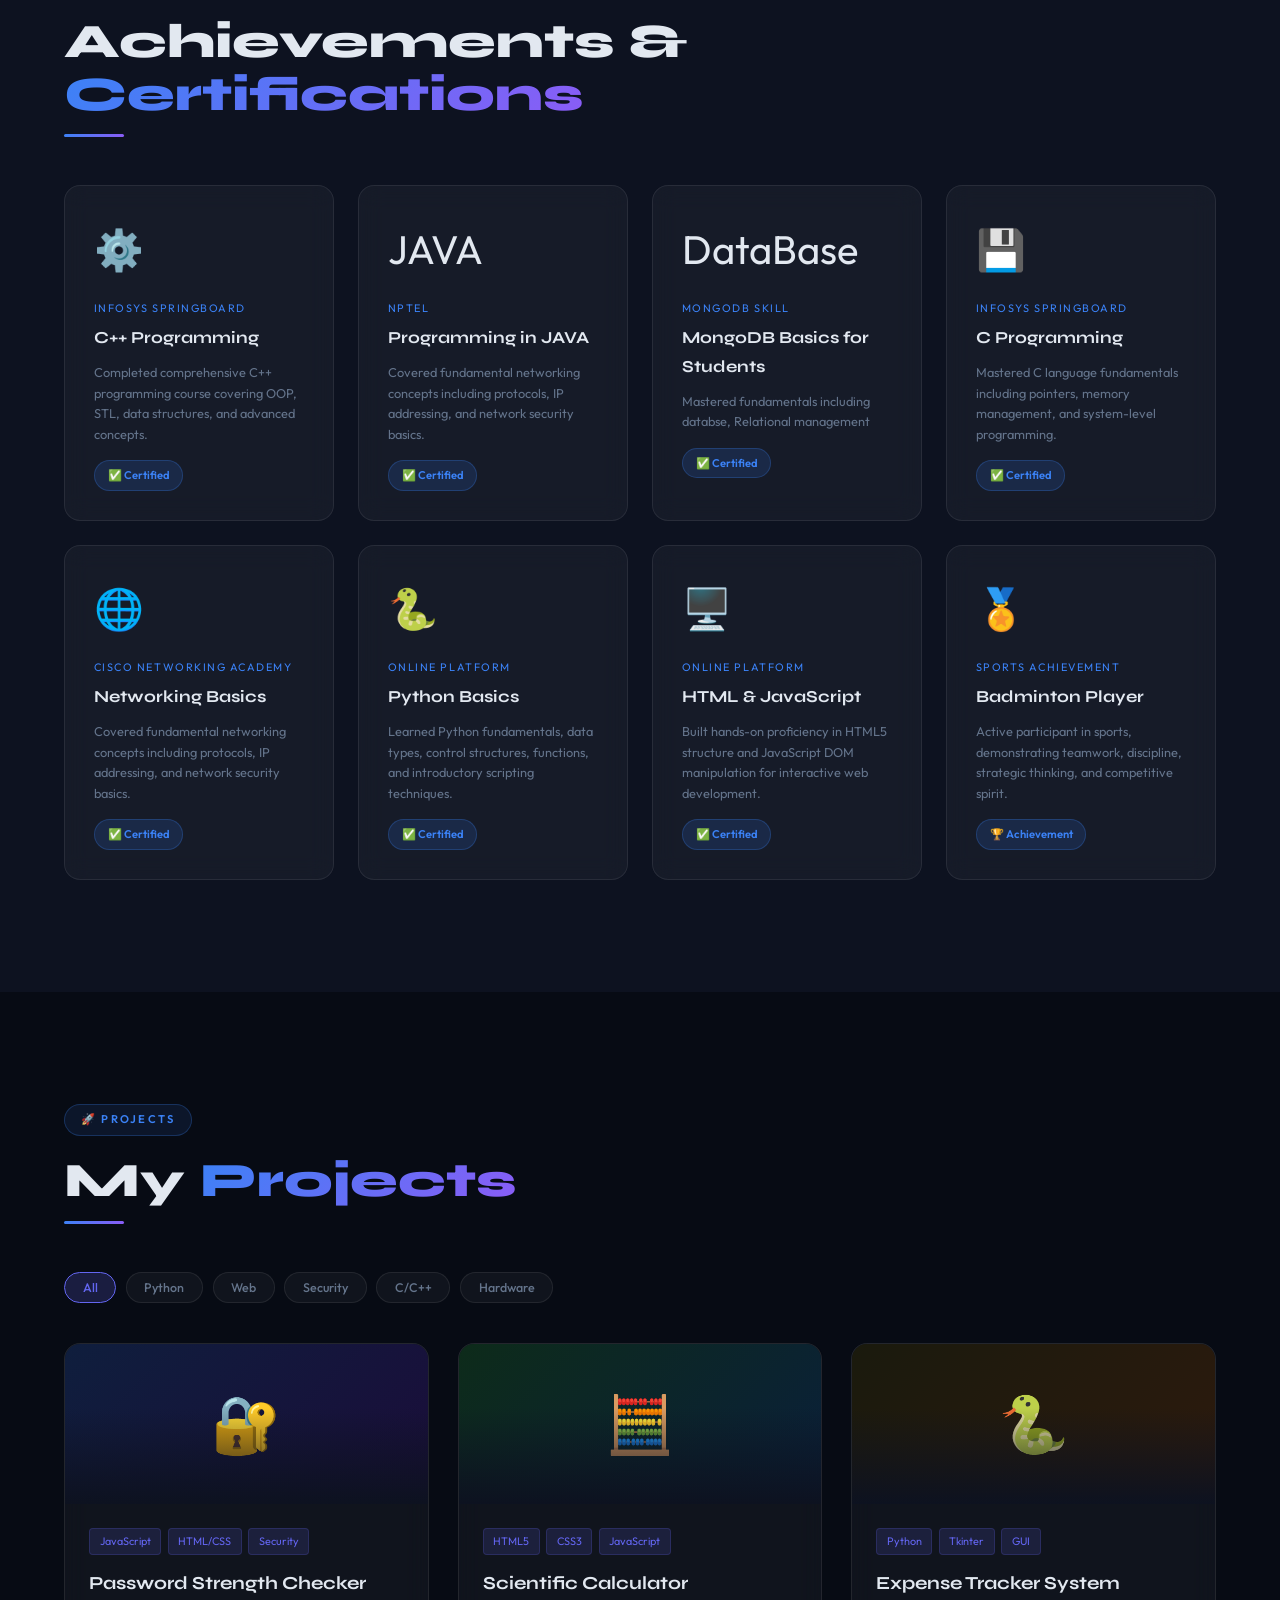
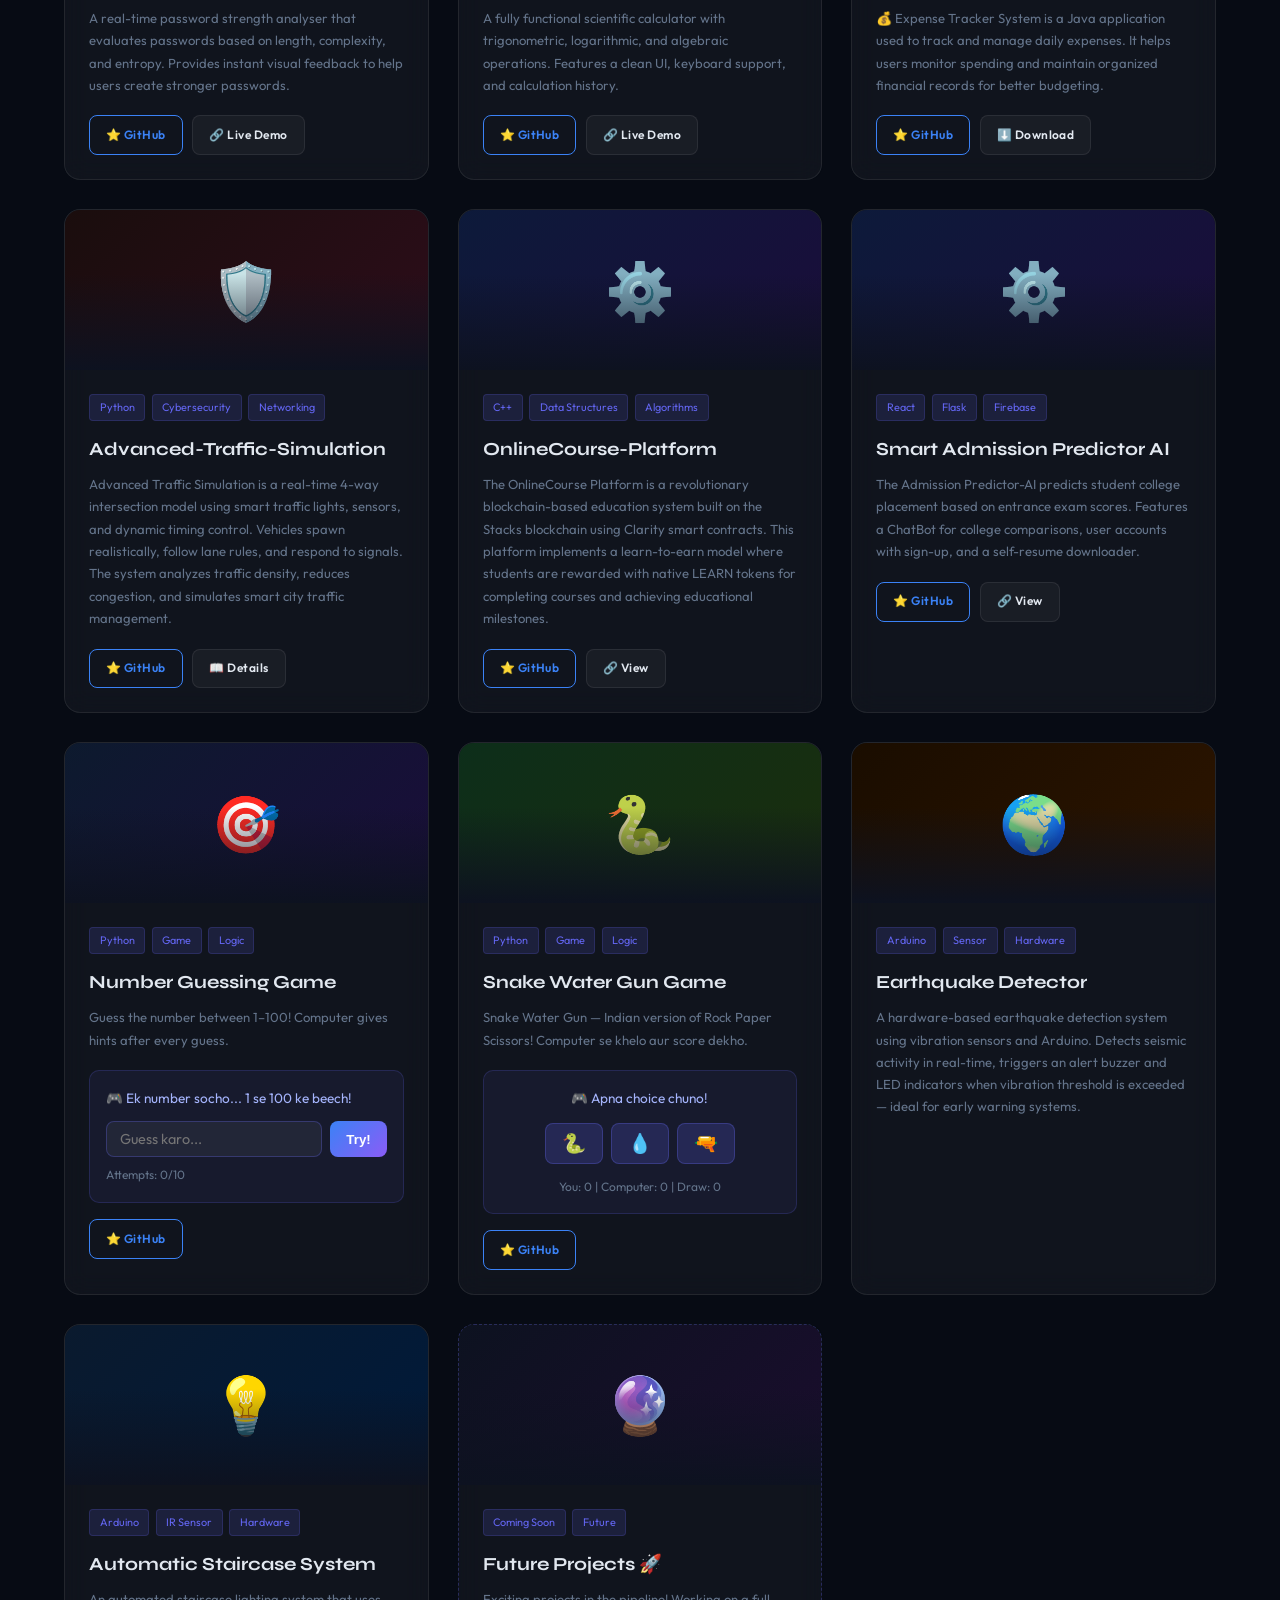
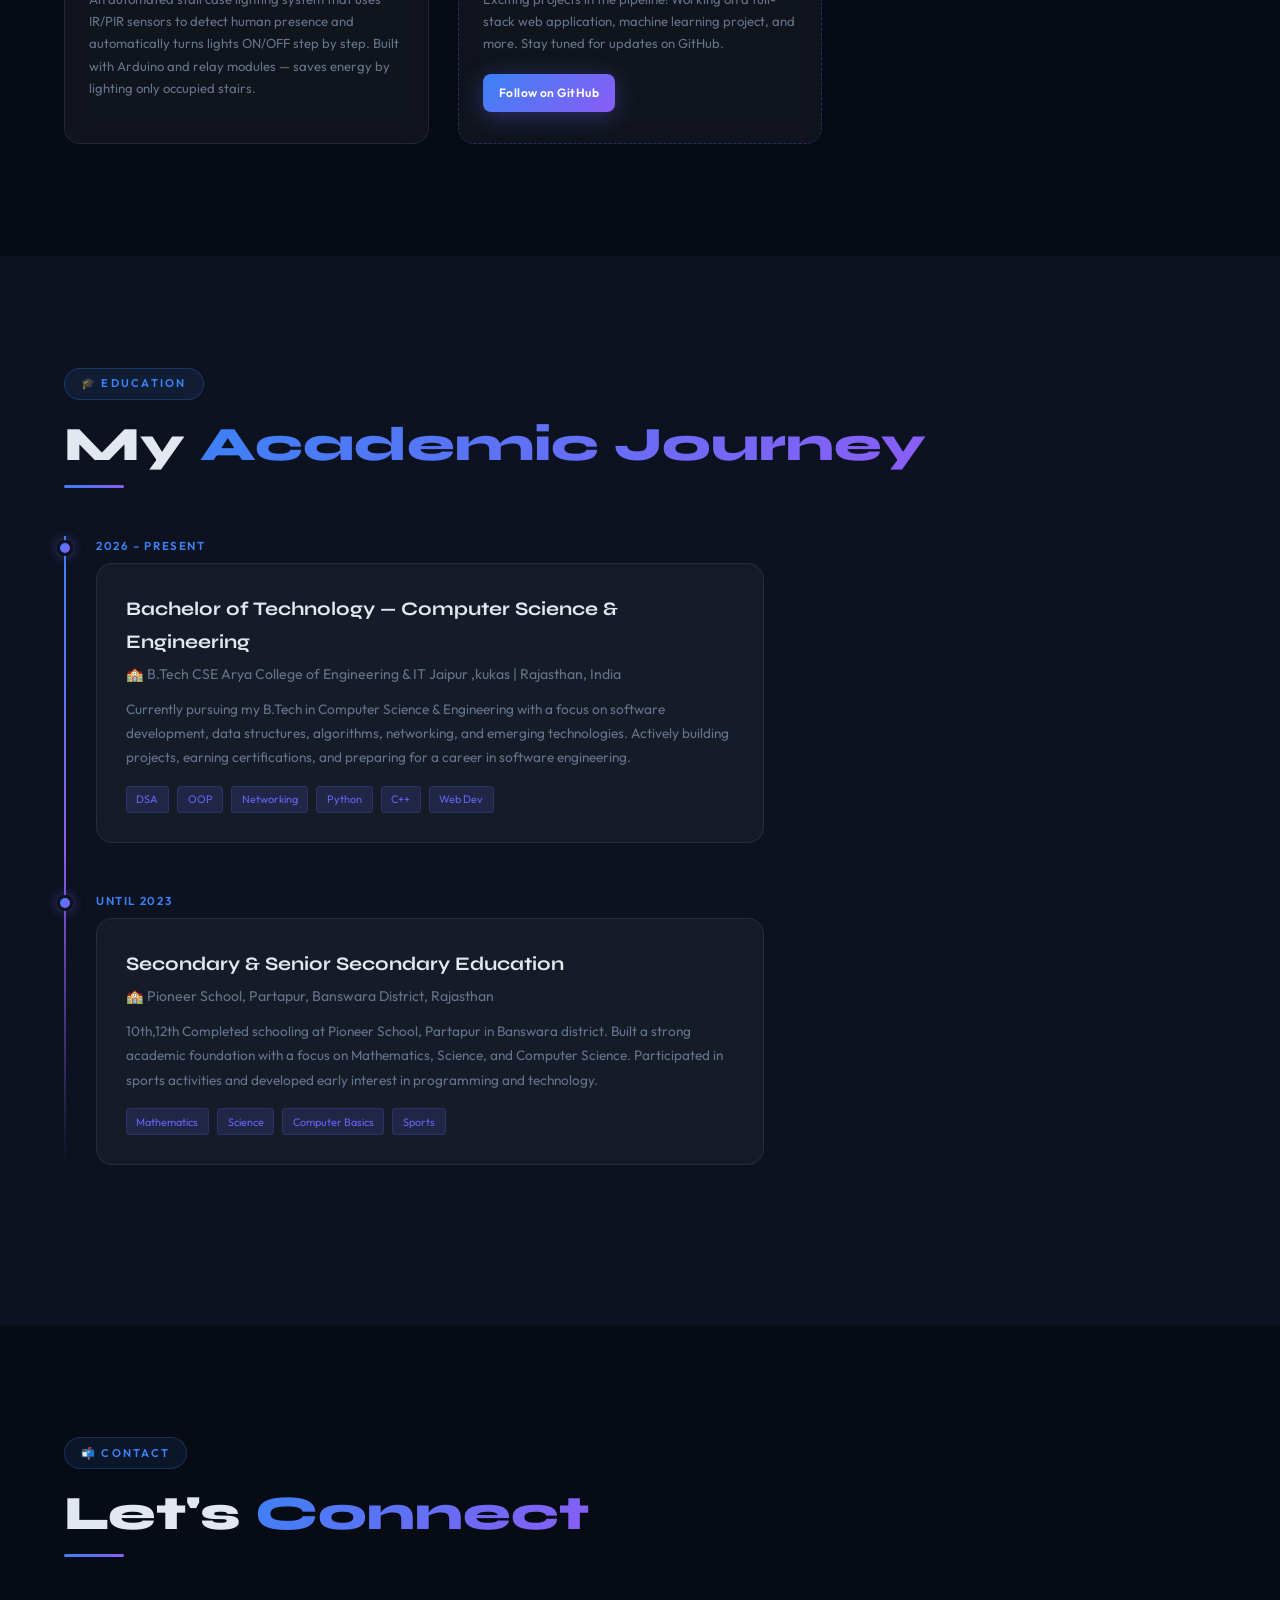
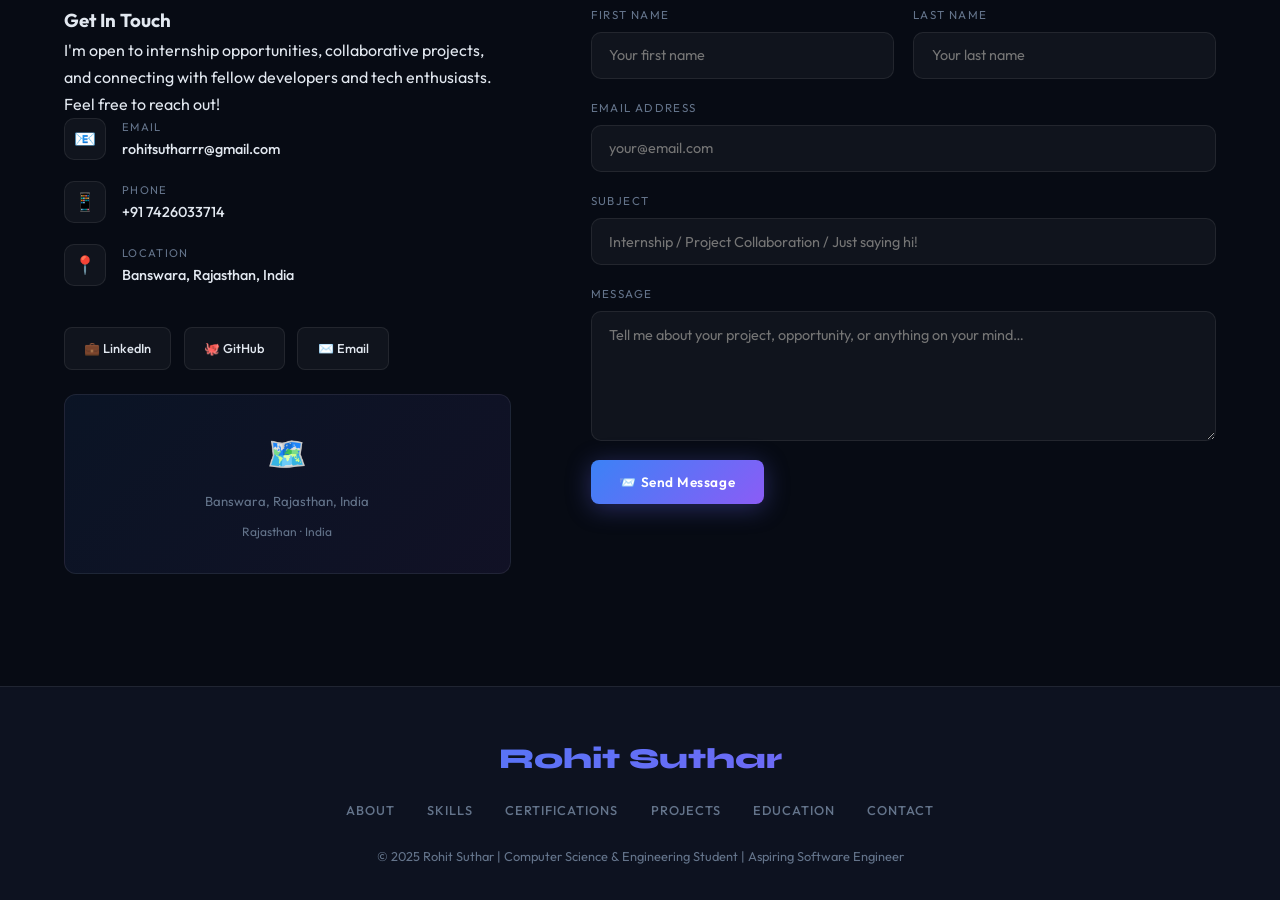
==== commit c1f33c07: "Update index.html" ====
--- a/index.html
+++ b/index.html
@@ -4,7 +4,7 @@
 <head> 
   <meta charset="UTF-8" />
   <meta name="viewport" content="width=device-width, initial-scale=1.0" />
-  <meta name="description"
+  <meta name="description" 
     content="Rohit Suthar - Computer Science & Engineering Student | Aspiring Software Engineer. Portfolio showcasing projects, skills, and certifications." />
   <meta name="keywords" content="Rohit Suthar, CSE Student, Software Engineer, Portfolio, Python, C++, JavaScript" />
   <title>Rohit Suthar | CSE Student & Aspiring Software Engineer</title>
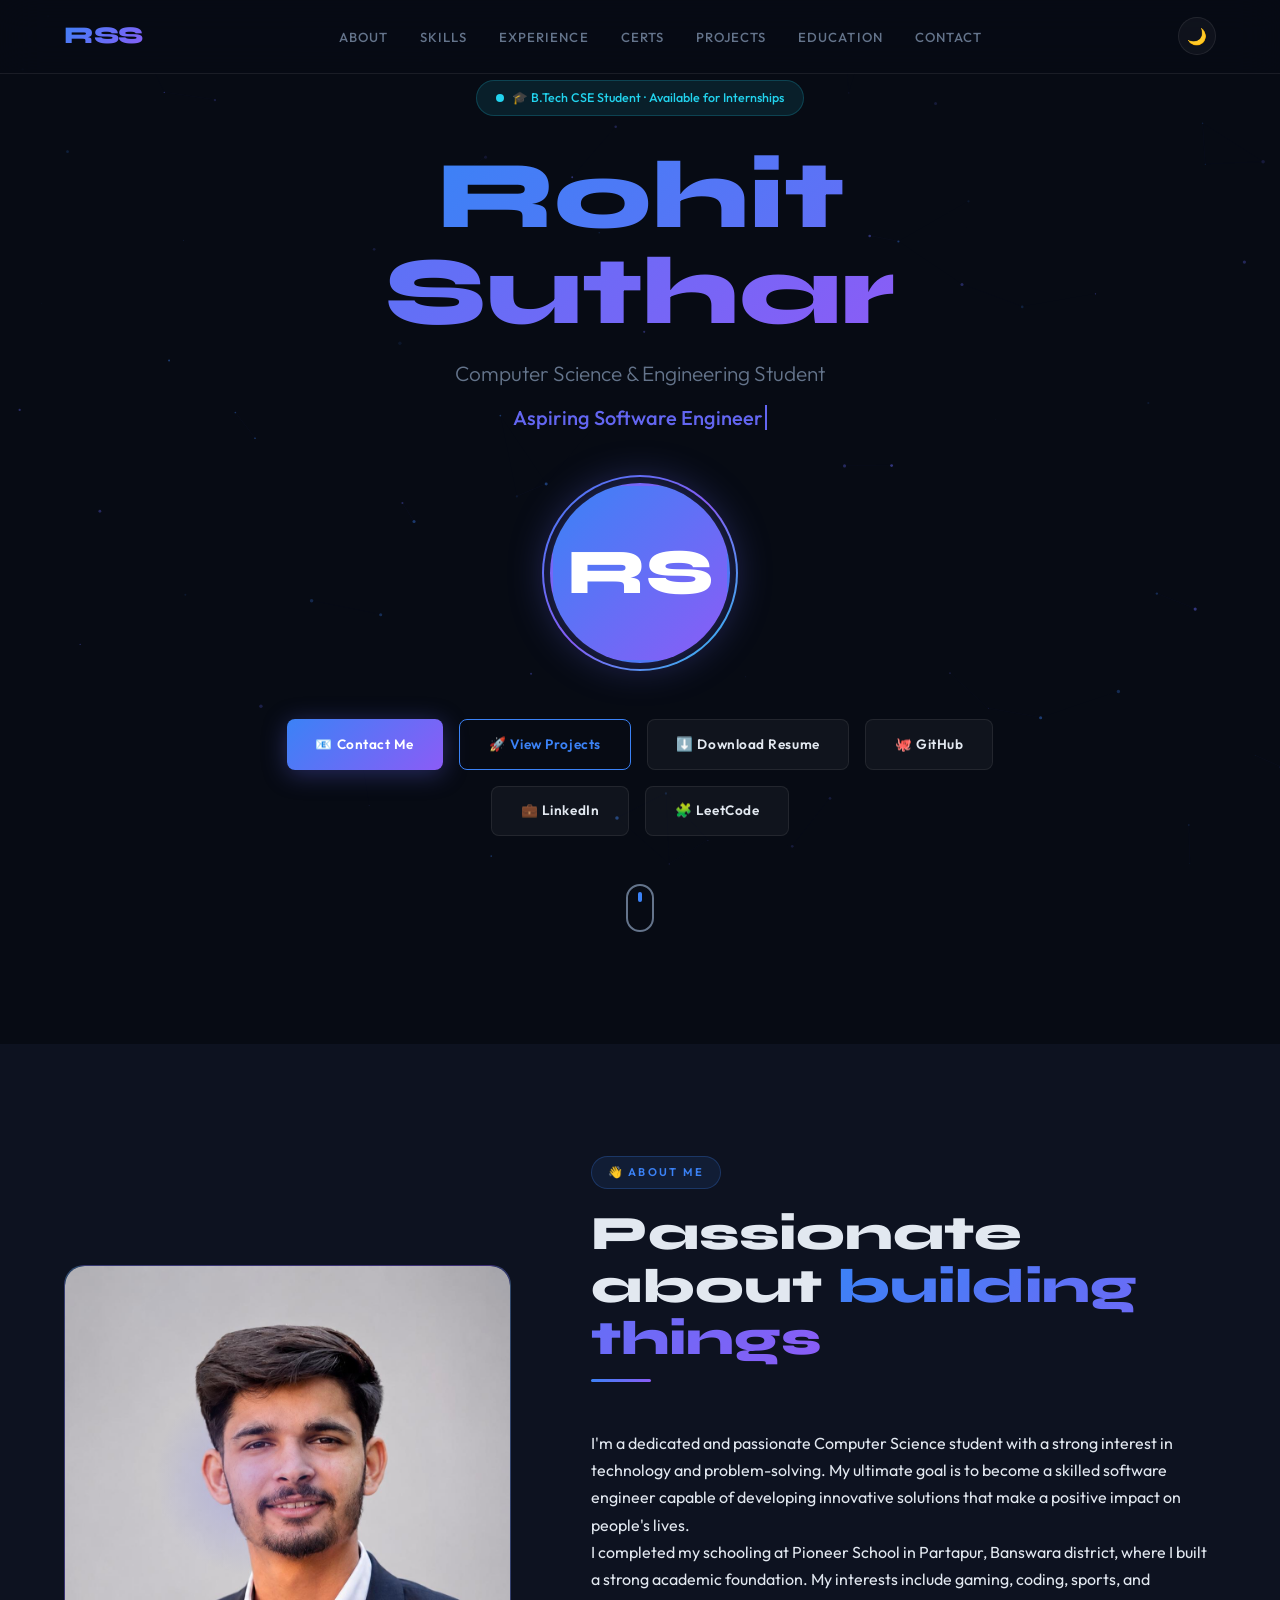
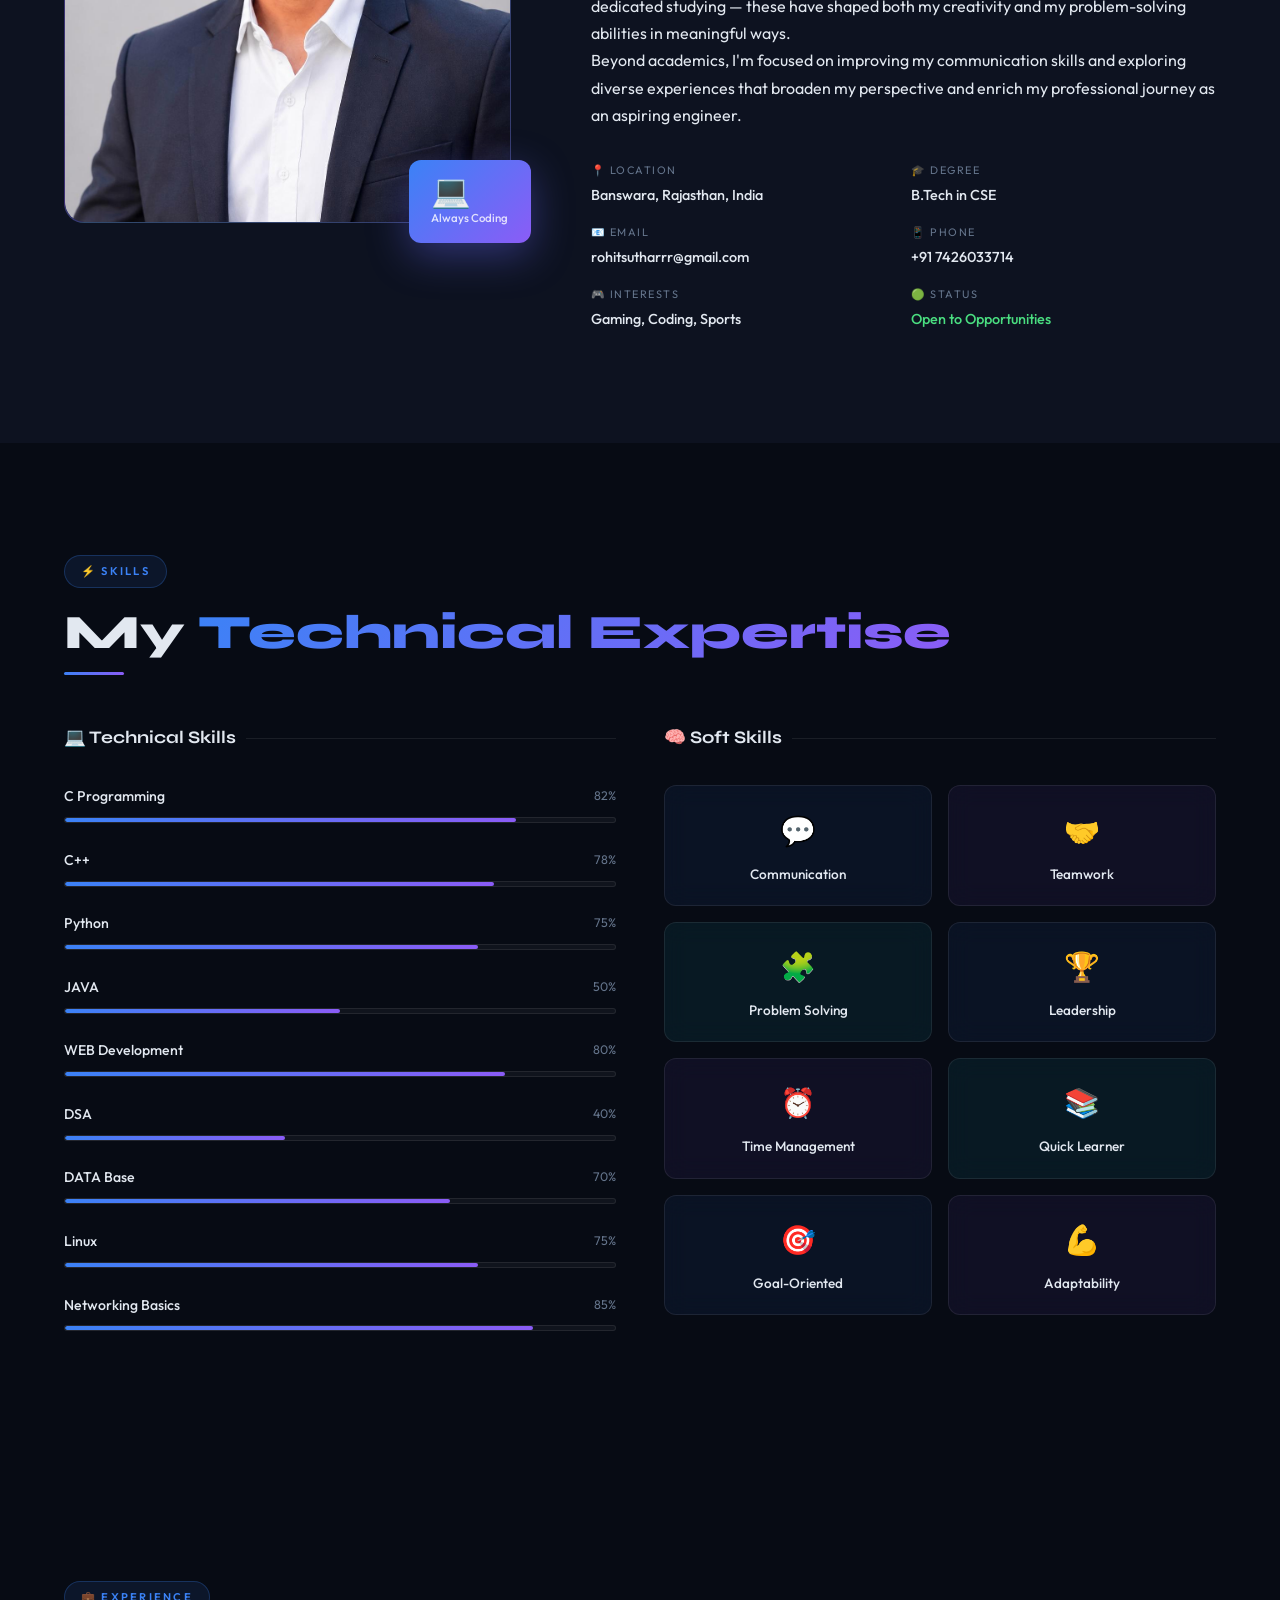
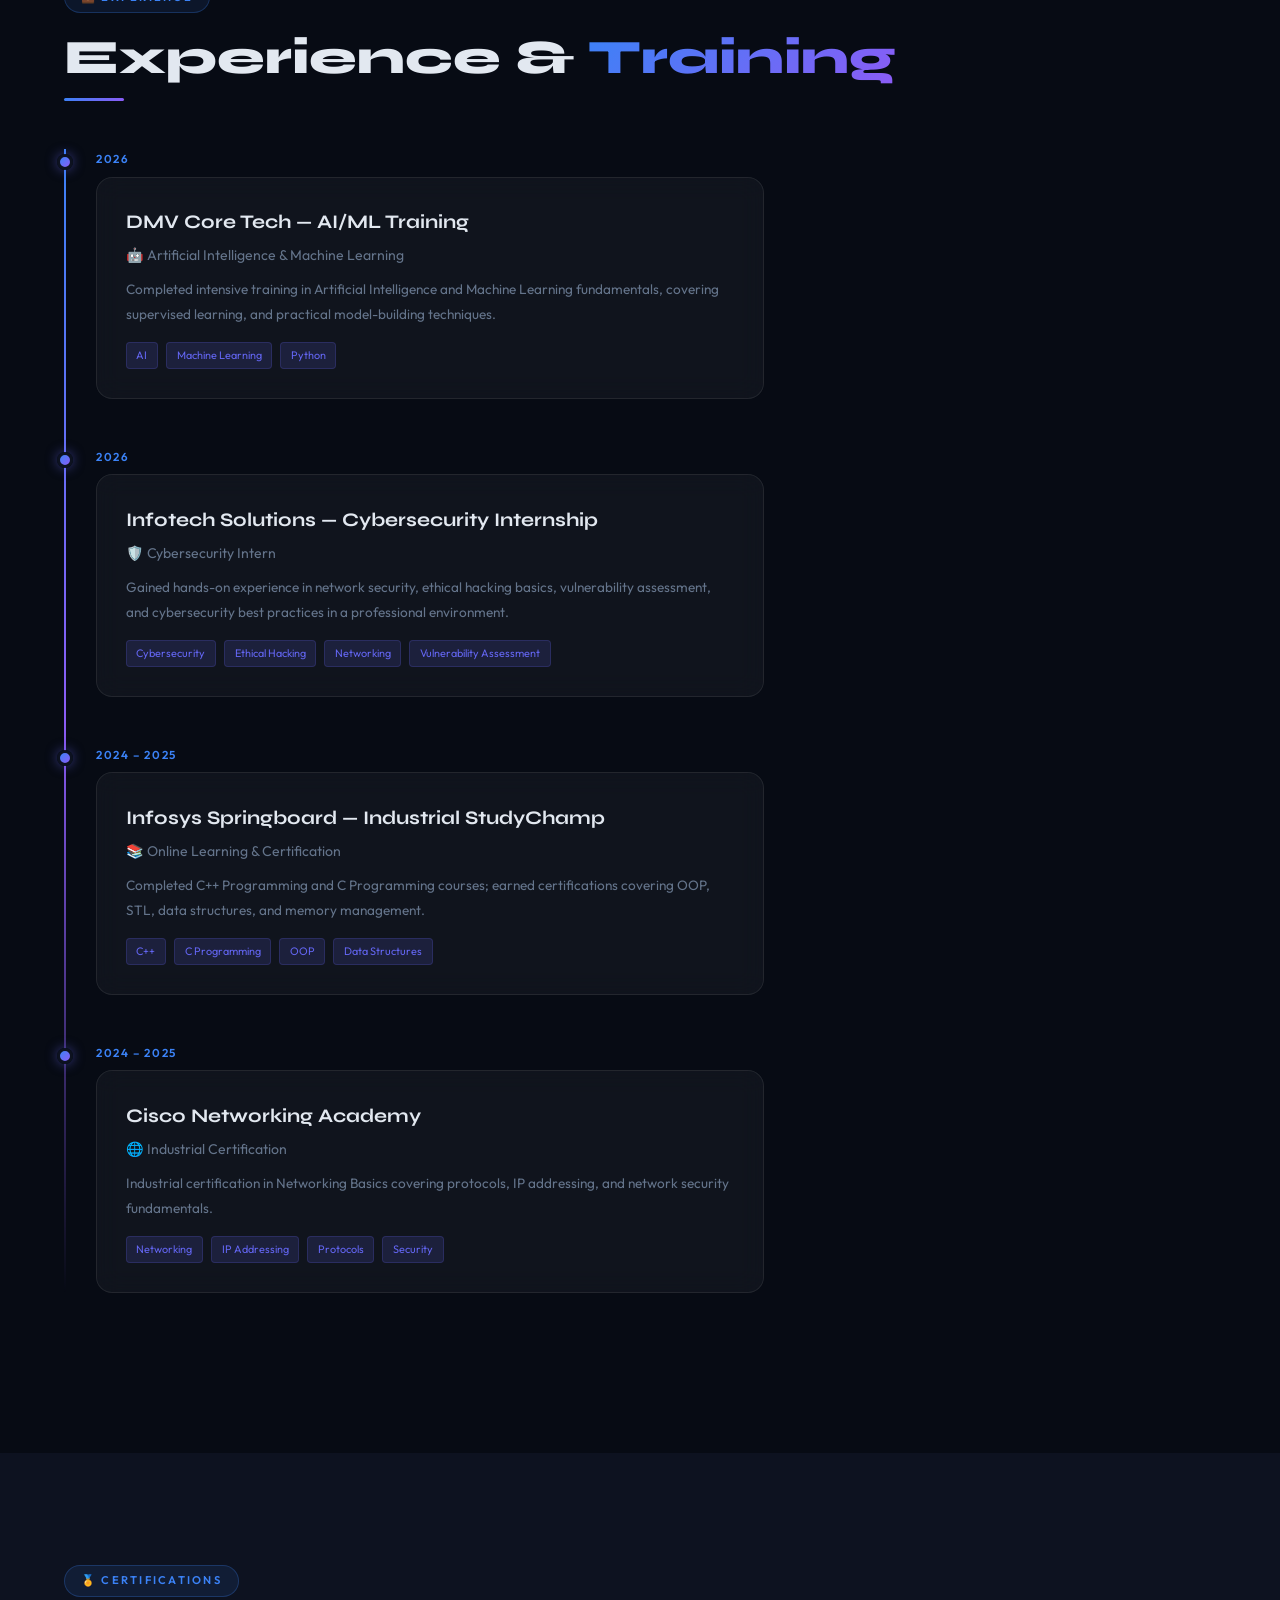
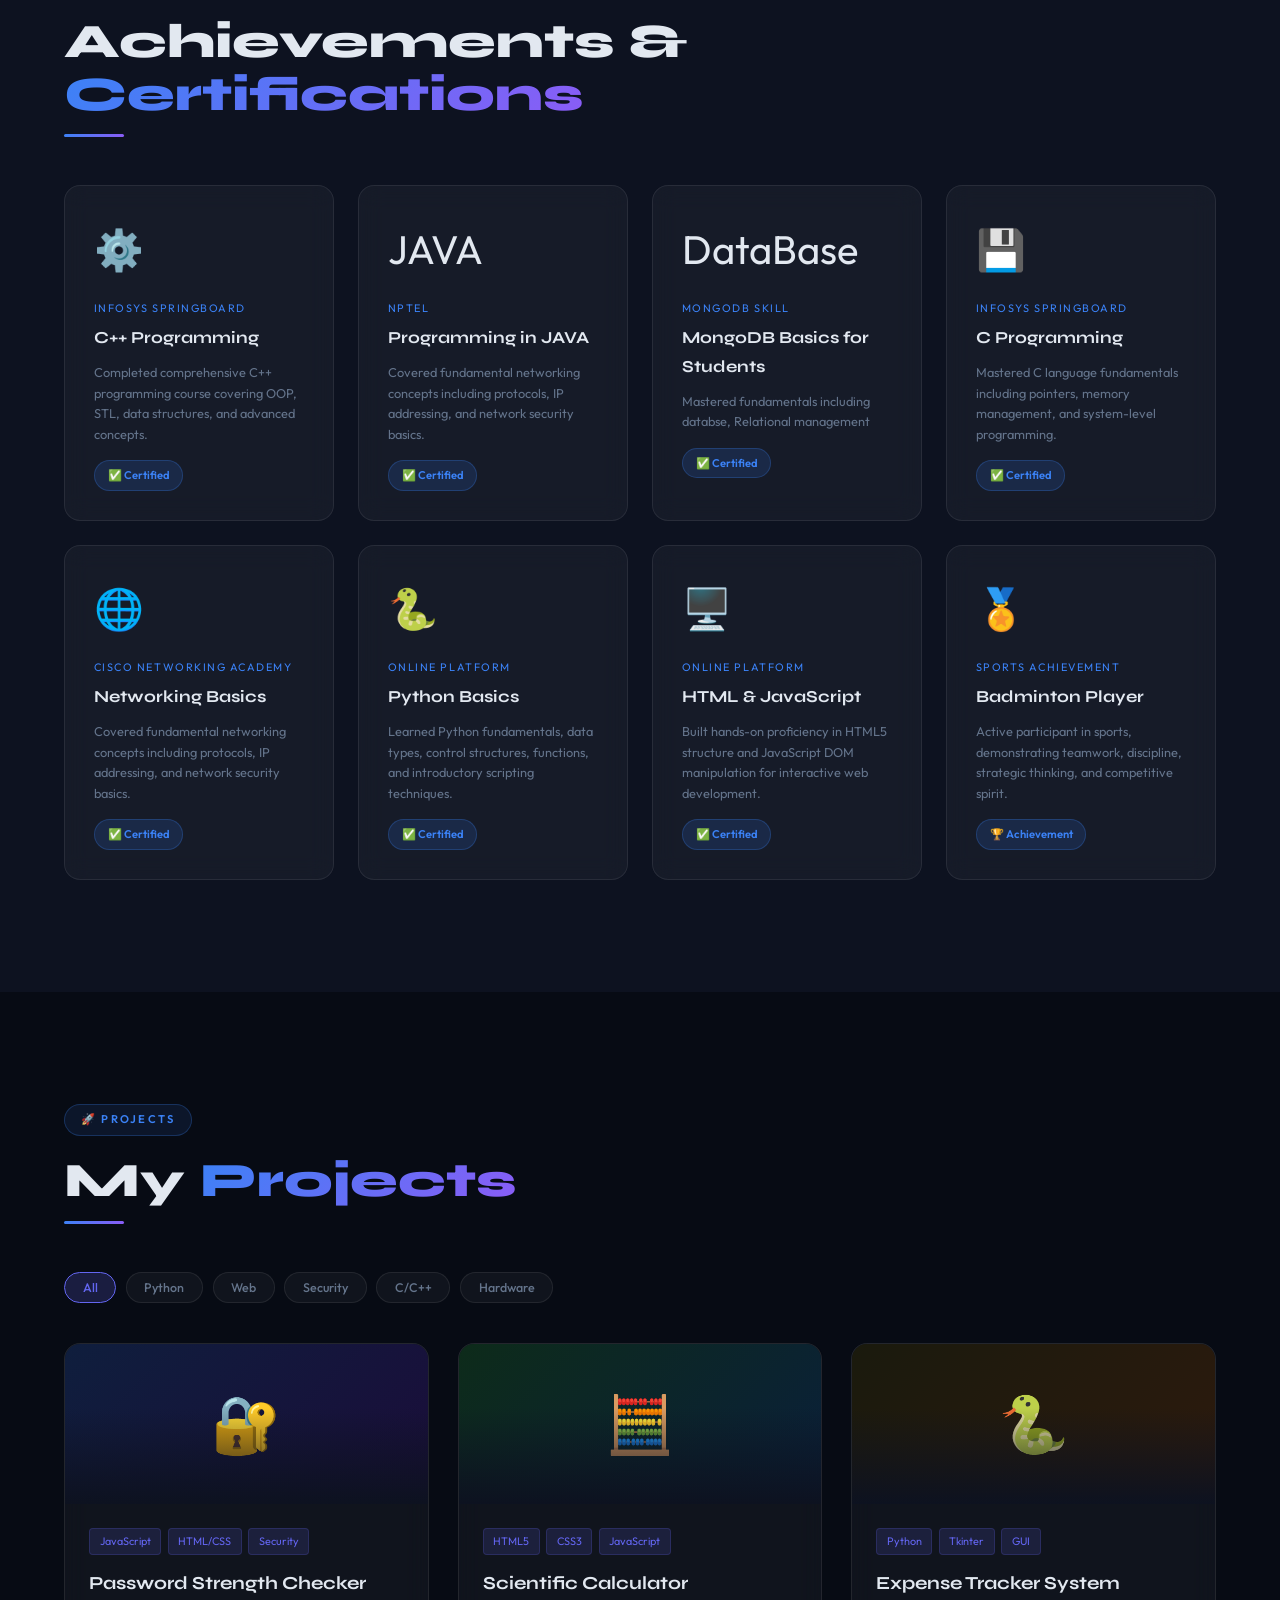
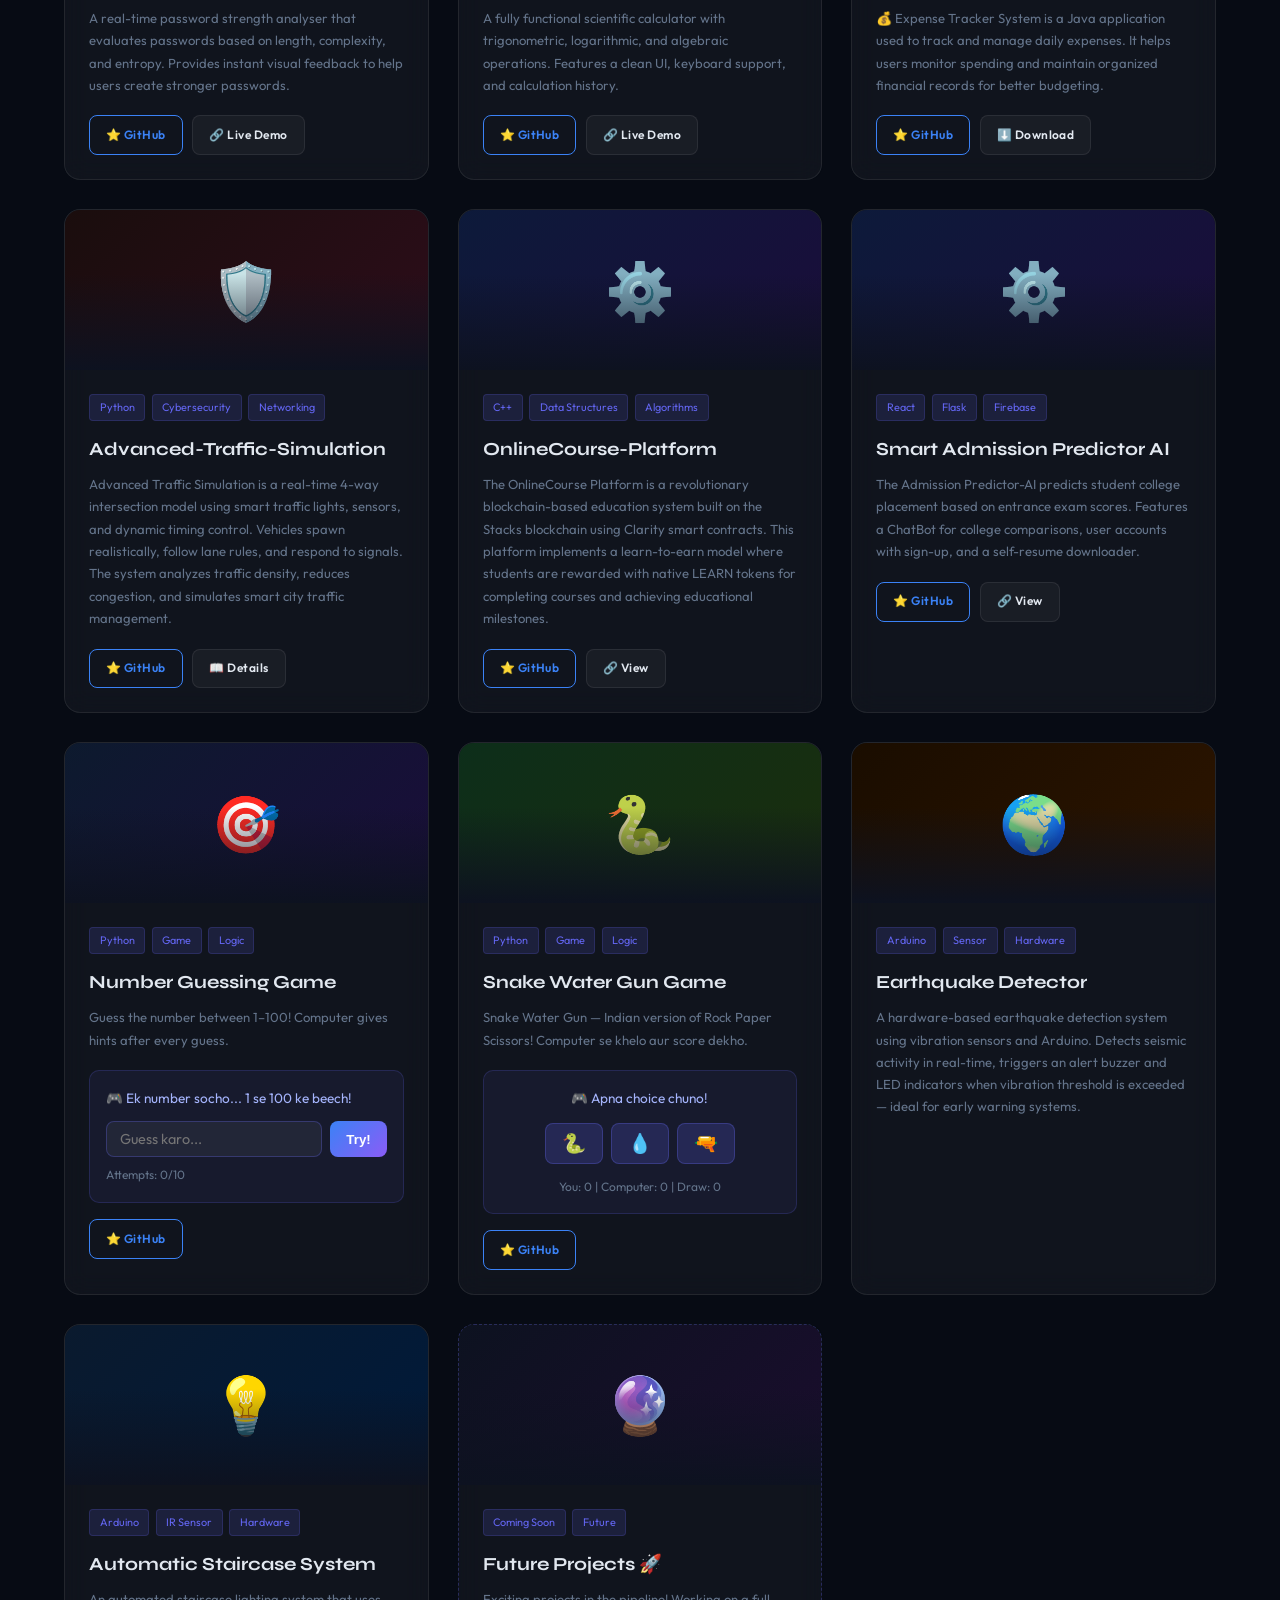
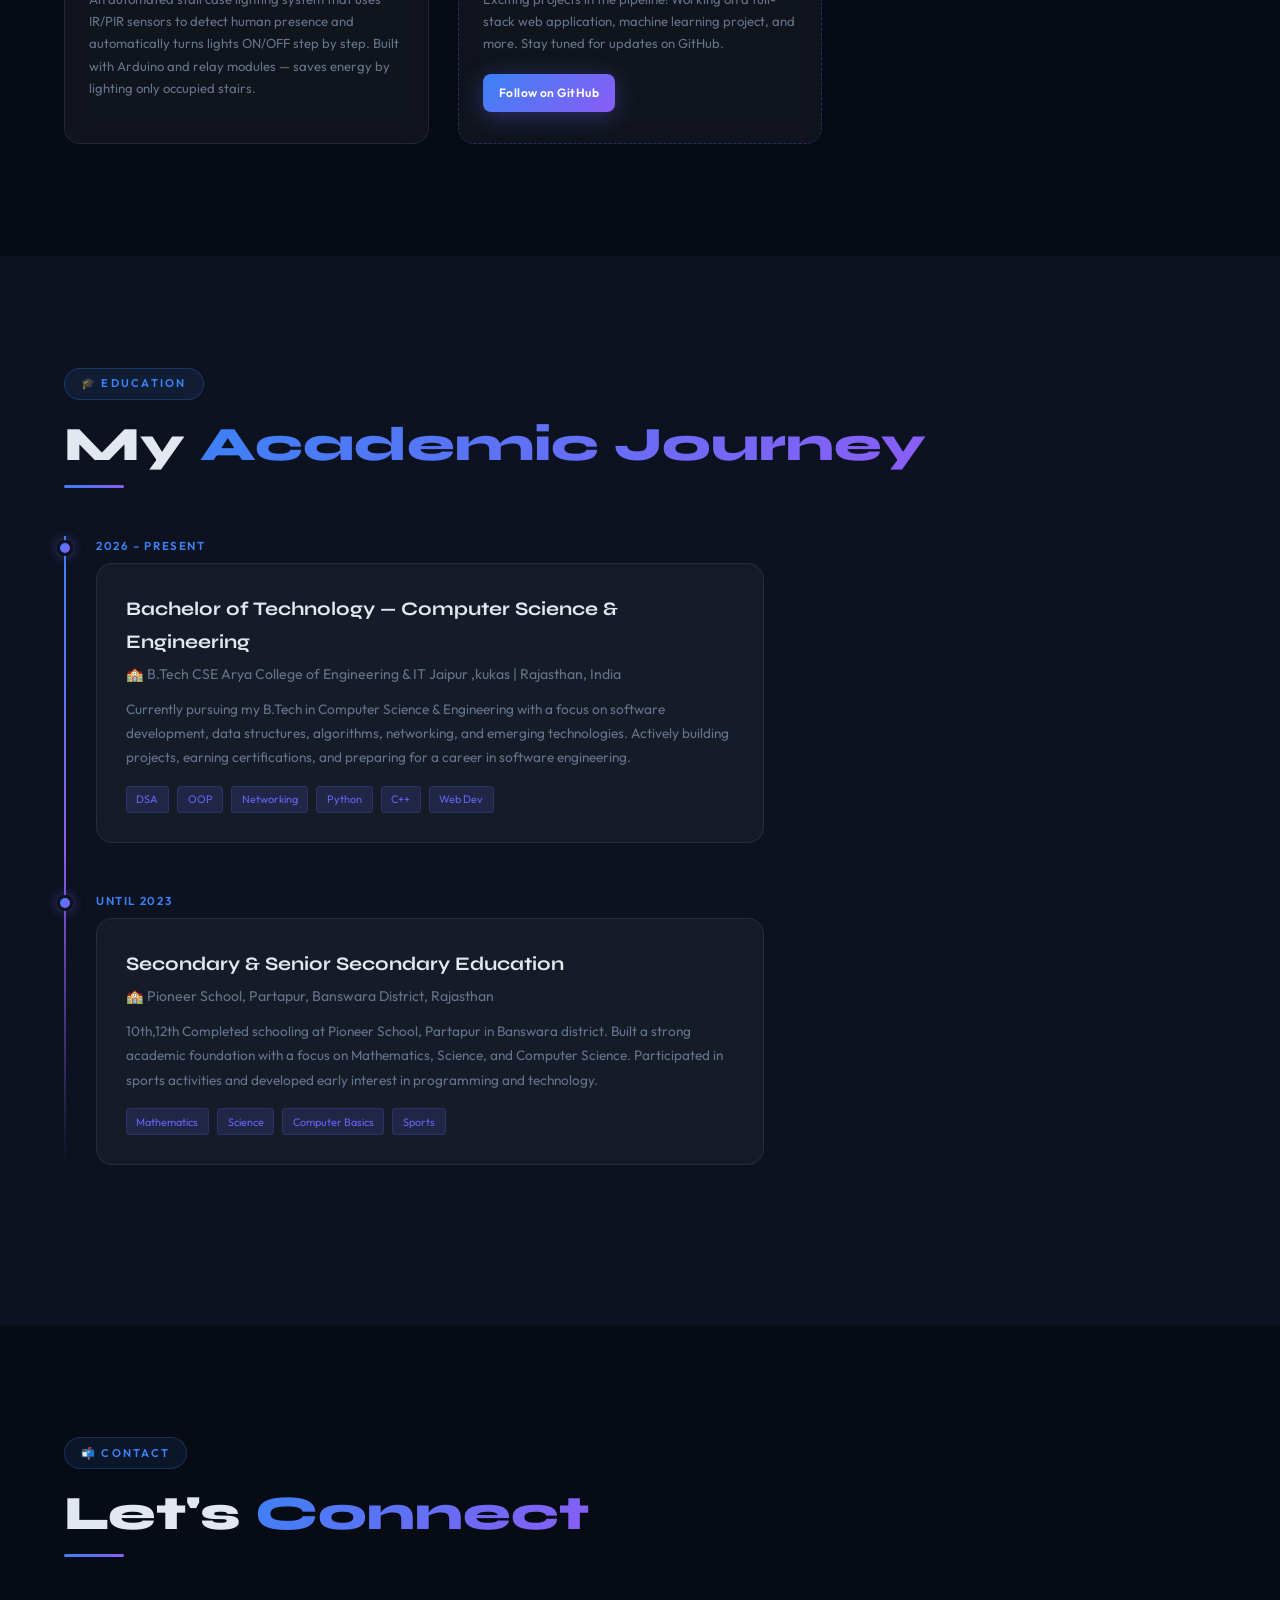
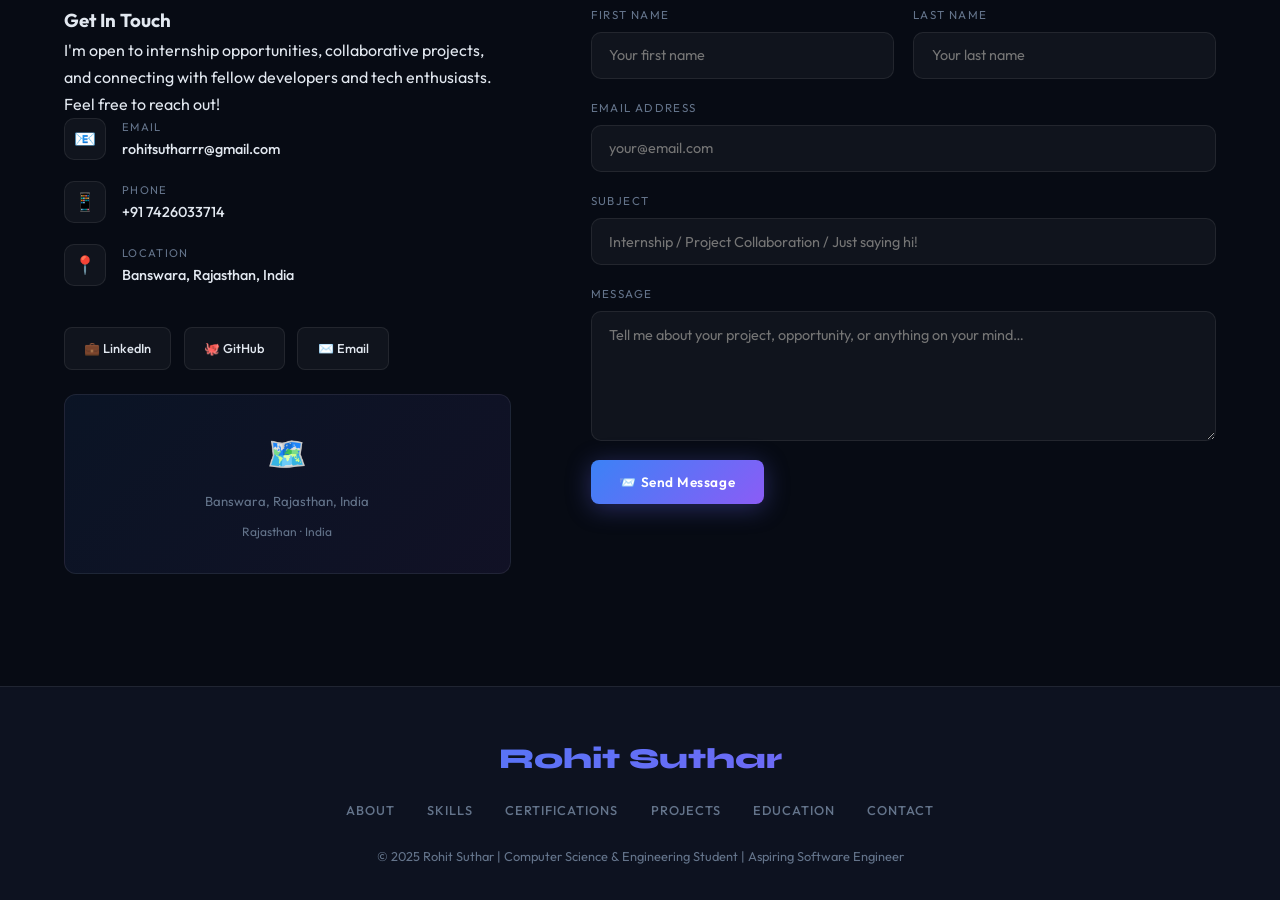
==== commit 7ca48944: "Update index.html" ====
--- a/index.html
+++ b/index.html
@@ -12,7 +12,7 @@
     href="https://fonts.googleapis.com/css2?family=Syne:wght@400;600;700;800&family=Outfit:wght@300;400;500;600&display=swap"
     rel="stylesheet" />
   <style>
-    :root {
+    :root { 
       --bg: #070b14;
       --bg2: #0d1220;
       --bg3: #111827;
